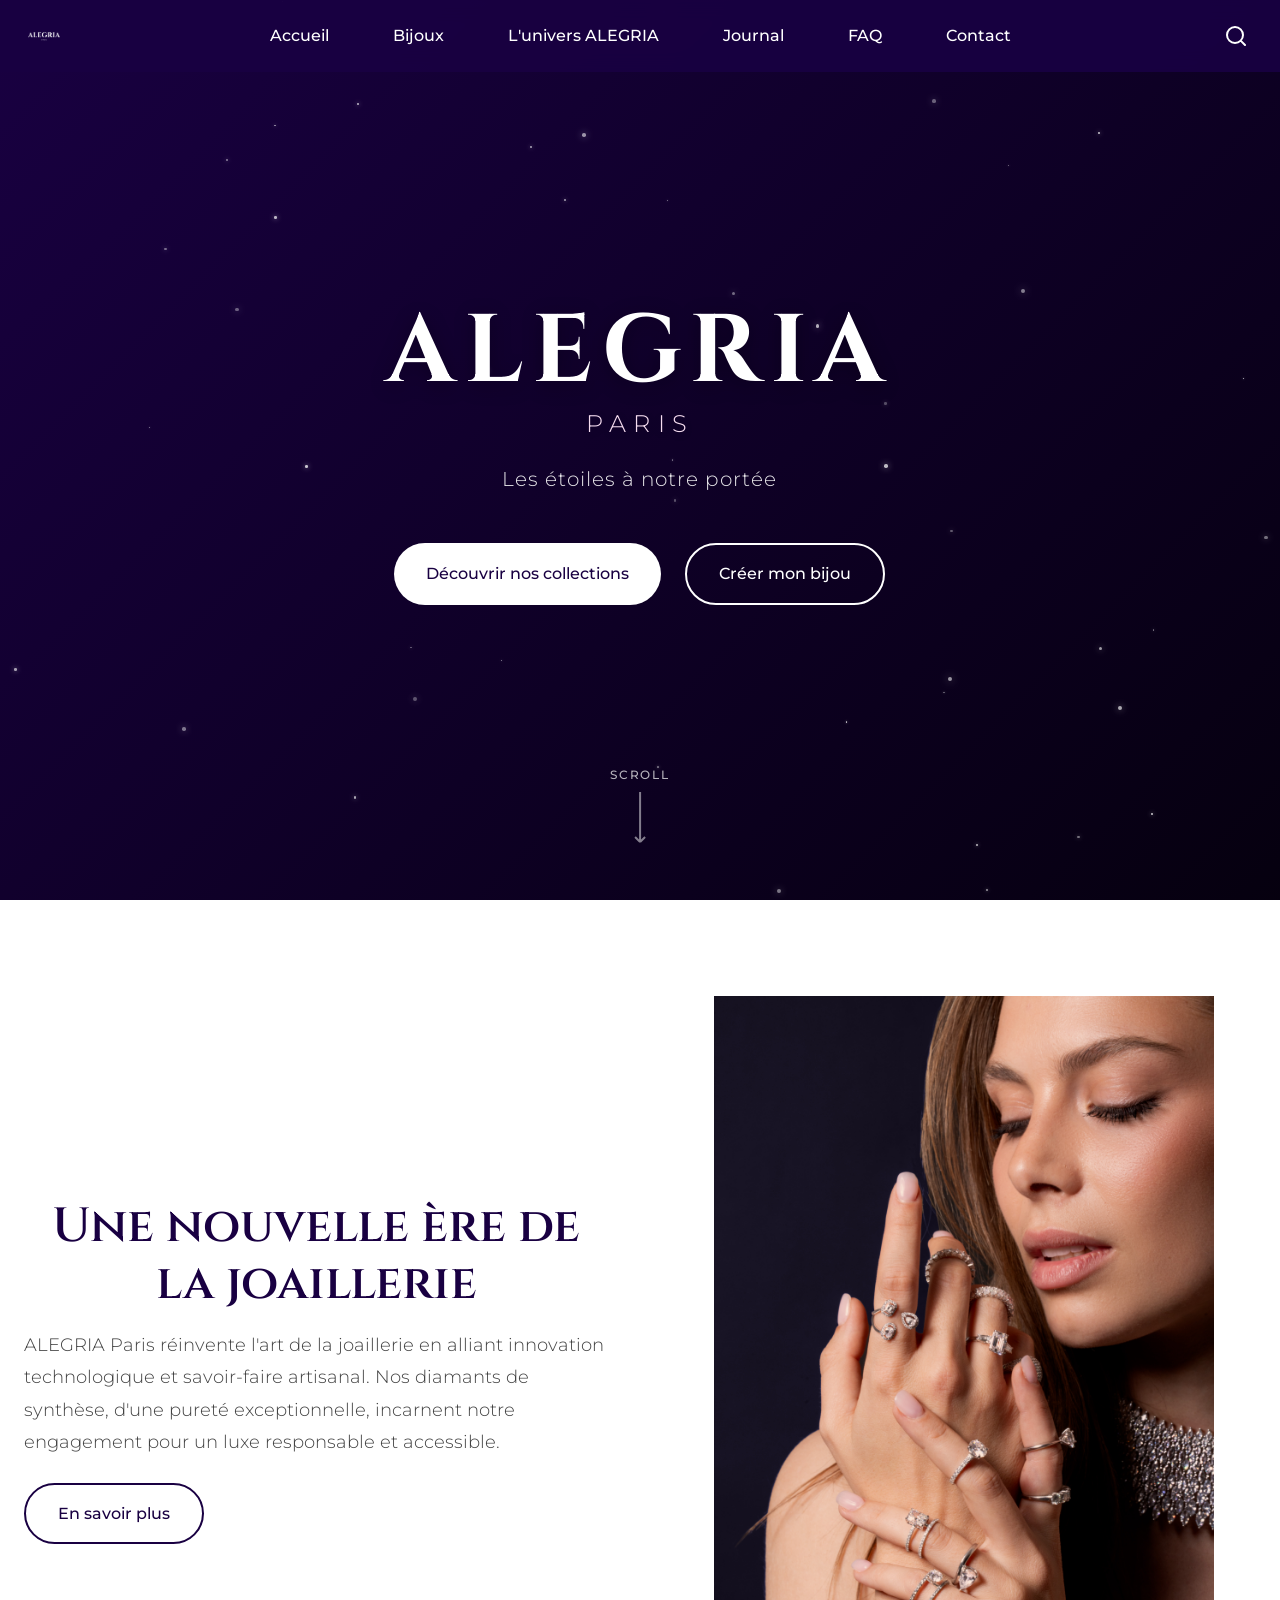
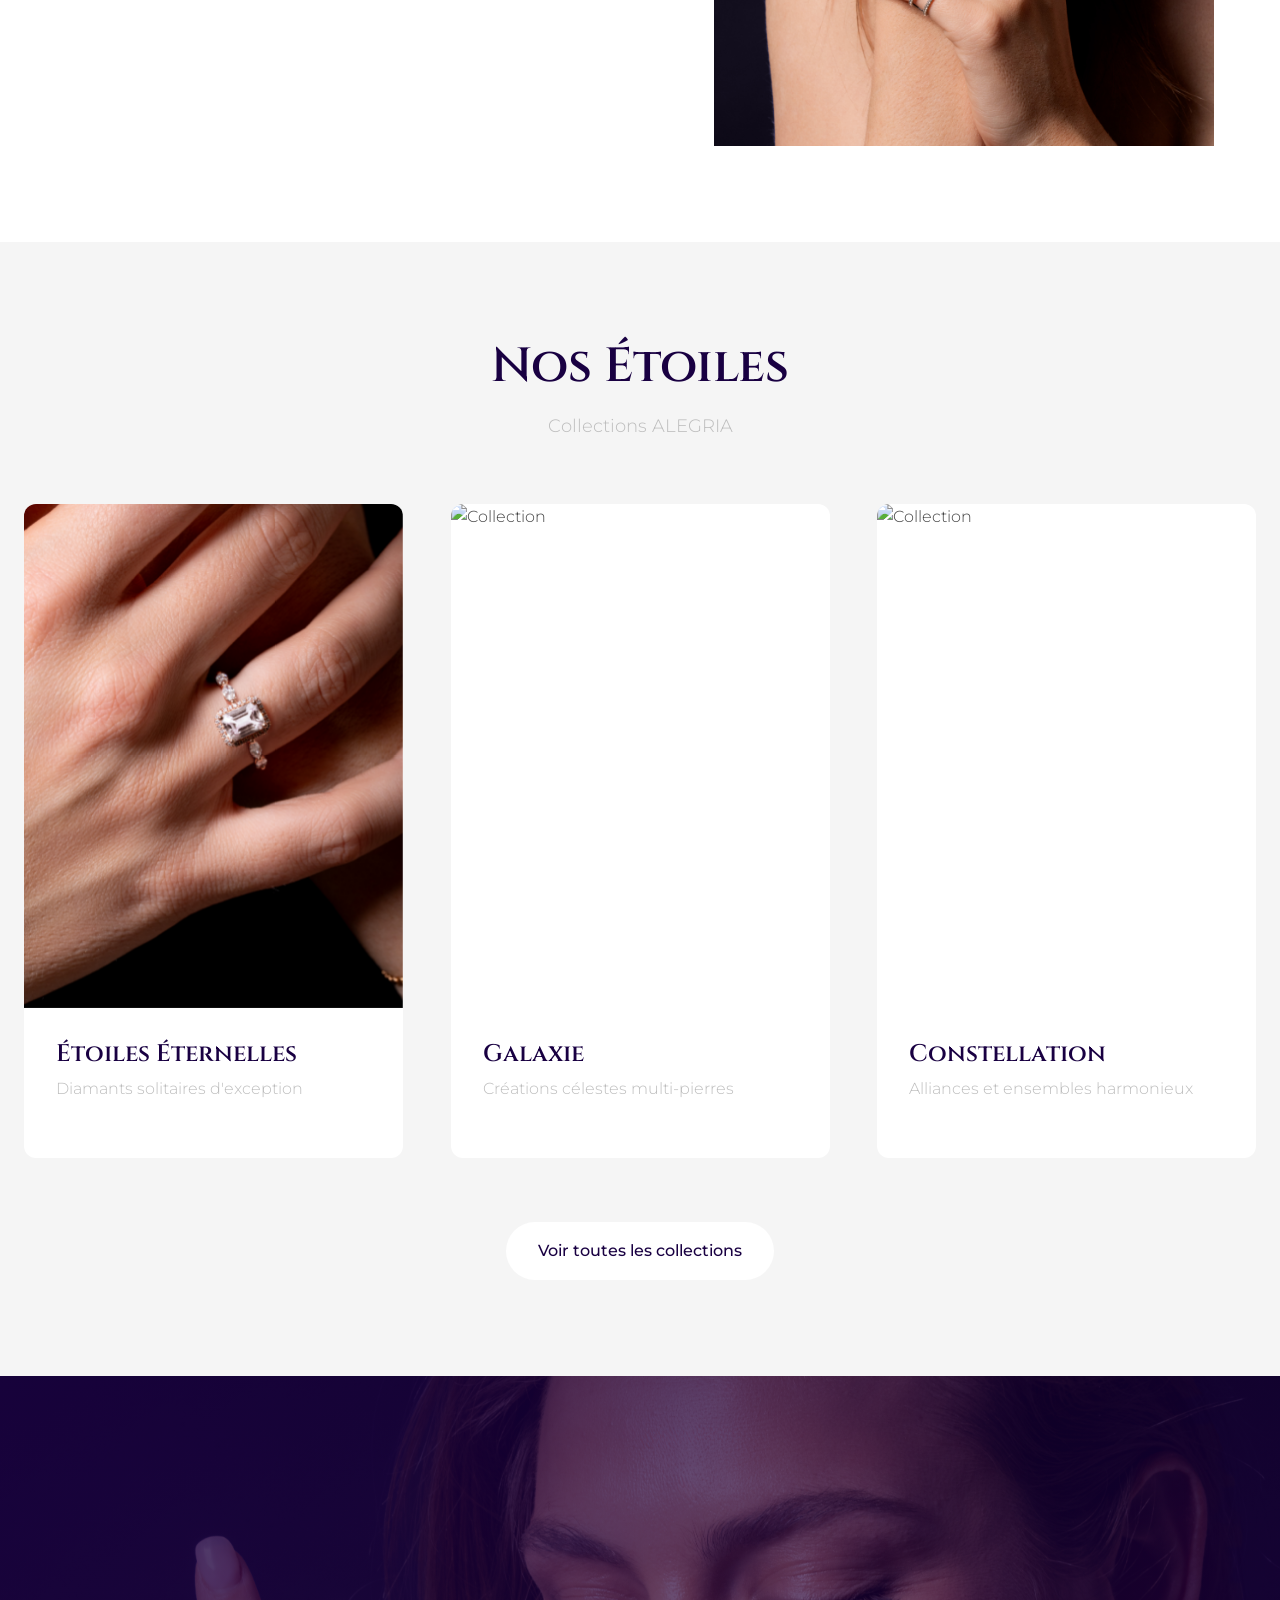
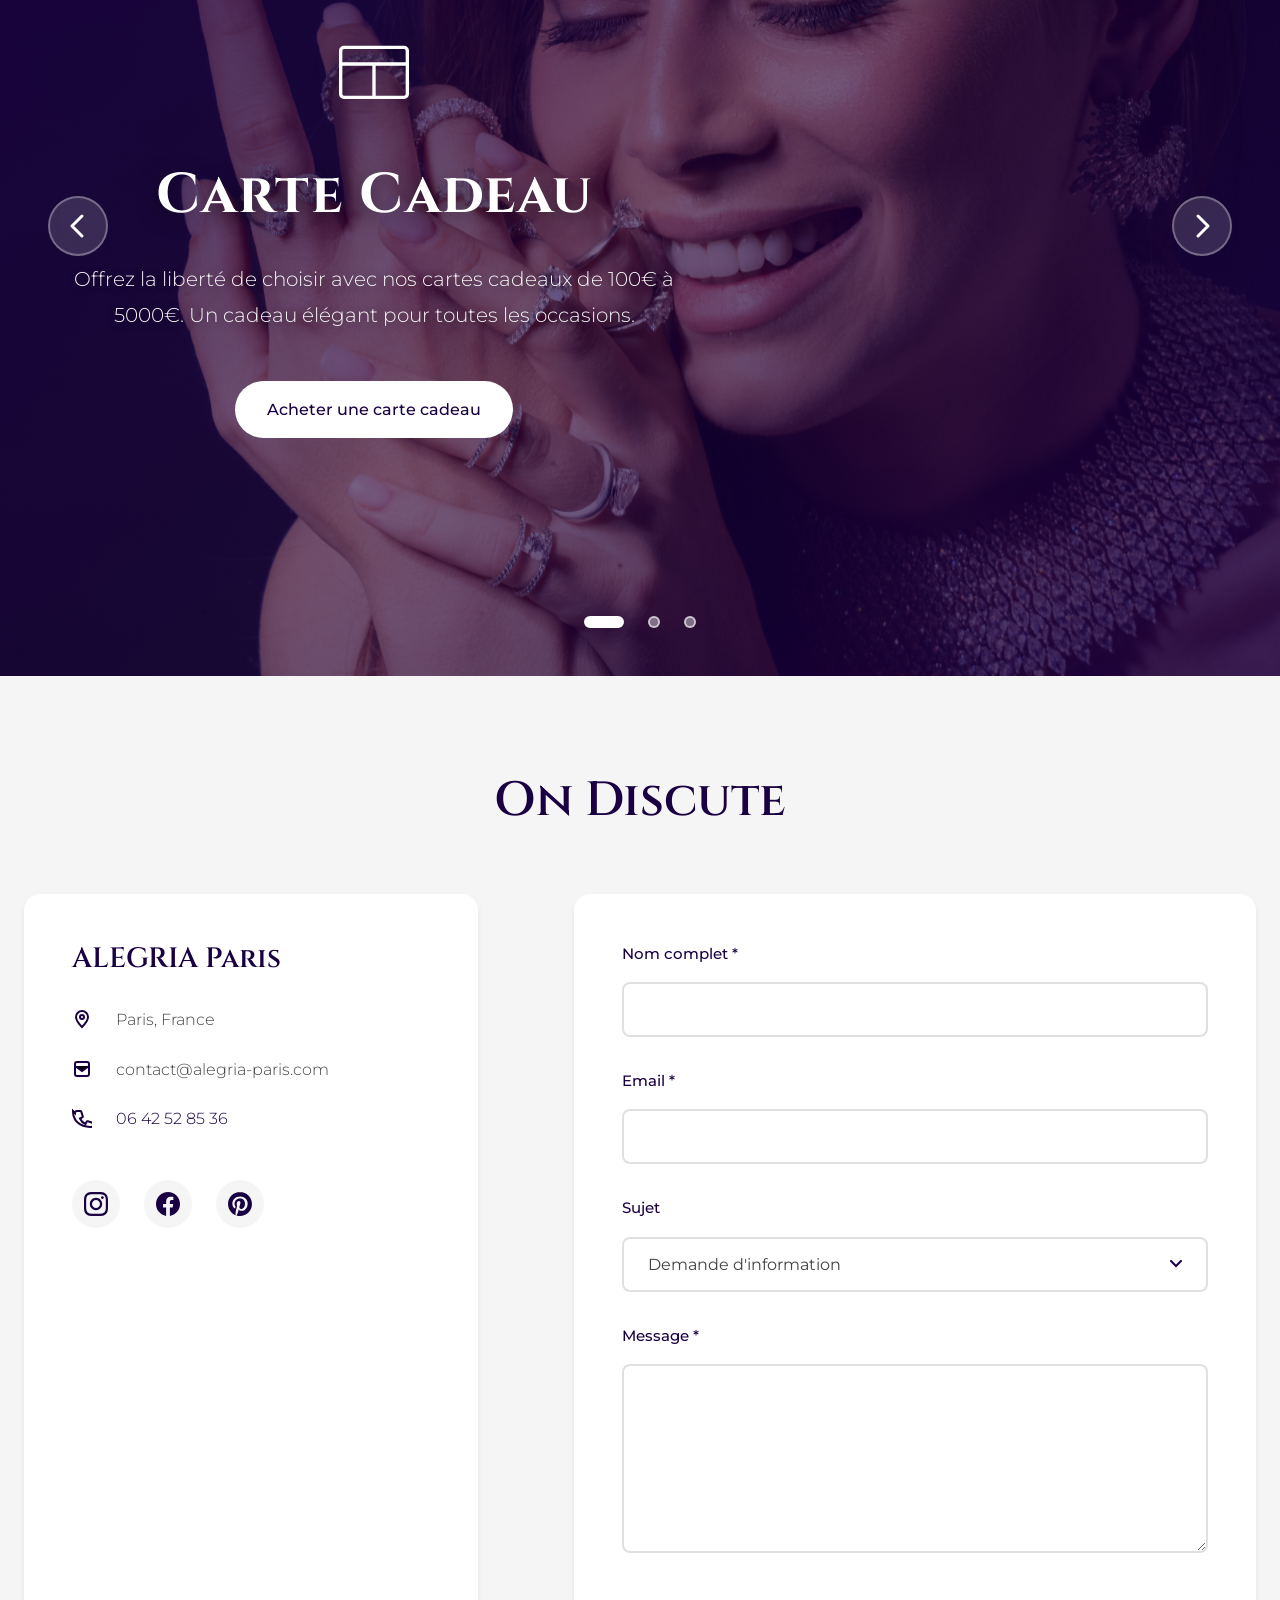
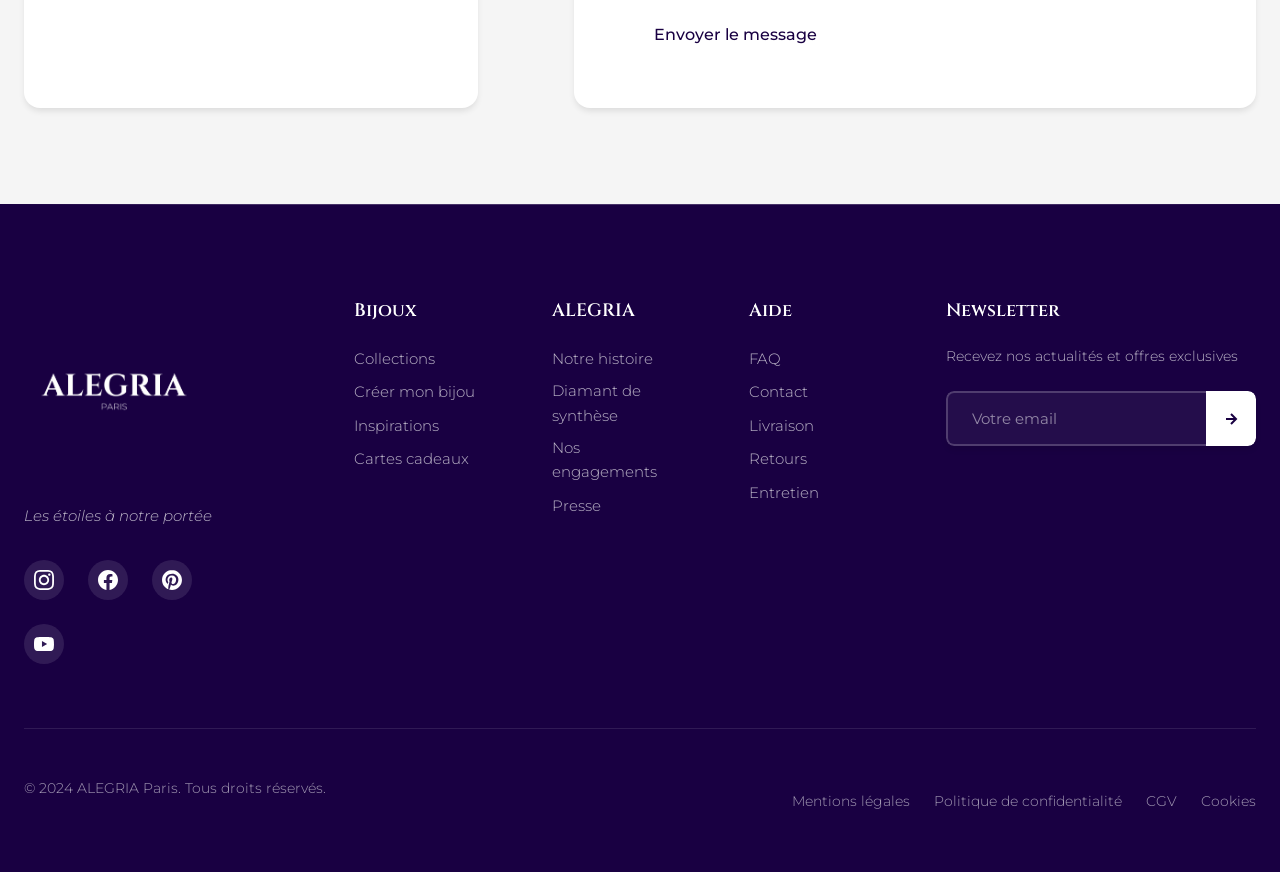
==== index.html @ c546cb98 "feat: création page d'accueil complète" ====
<!DOCTYPE html>
<html lang="fr">
<head>
    <meta charset="UTF-8">
    <meta name="viewport" content="width=device-width, initial-scale=1.0">
    <title>ALEGRIA Paris - Joaillerie de Luxe & Diamants de Synthèse</title>
    <meta name="description" content="Découvrez l'univers ALEGRIA Paris, créateur de bijoux en diamants de synthèse. Collections exclusives, créations sur-mesure et engagement éthique.">
    <link rel="stylesheet" href="style.css">
    <link rel="preconnect" href="https://fonts.googleapis.com">
    <link rel="preconnect" href="https://fonts.gstatic.com" crossorigin>
    <link href="https://fonts.googleapis.com/css2?family=Cinzel:wght@400;500;600;700&family=Montserrat:wght@300;400;500;600&display=swap" rel="stylesheet">
</head>
<body>
    <!-- Navigation Header -->
    <header class="header">
        <nav class="navbar">
            <div class="navbar__logo">
                <a href="index.html">
                    <img src="image/LOGO/Logo blanc sur fond transparent.png" alt="ALEGRIA Paris" class="logo">
                </a>
            </div>
            
            <button class="navbar__toggle" aria-label="Menu mobile">
                <span></span>
                <span></span>
                <span></span>
            </button>

            <ul class="navbar__menu">
                <li><a href="#accueil">Accueil</a></li>
                <li class="dropdown">
                    <a href="#bijoux">Bijoux</a>
                    <ul class="dropdown__menu">
                        <li><a href="#collections">Collections ALEGRIA</a></li>
                        <li><a href="#createur">Créé ton bijou</a></li>
                        <li><a href="#inspirations">Vos créations</a></li>
                        <li><a href="#offrir">Offrir</a></li>
                    </ul>
                </li>
                <li class="dropdown">
                    <a href="#univers">L'univers ALEGRIA</a>
                    <ul class="dropdown__menu">
                        <li><a href="#histoire">Notre histoire</a></li>
                        <li><a href="#diamant">Le diamant de synthèse</a></li>
                        <li><a href="#engagements">Nos engagements</a></li>
                        <li><a href="#presse">Presse</a></li>
                    </ul>
                </li>
                <li><a href="#journal">Journal</a></li>
                <li><a href="#faq">FAQ</a></li>
                <li><a href="#contact">Contact</a></li>
            </ul>

            <div class="navbar__actions">
                <a href="#" class="btn-icon" aria-label="Recherche">
                    <svg width="20" height="20" viewBox="0 0 20 20" fill="none">
                        <path d="M9 17A8 8 0 1 0 9 1a8 8 0 0 0 0 16zM19 19l-4.35-4.35" stroke="currentColor" stroke-width="2" stroke-linecap="round"/>
                    </svg>
                </a>
            </div>
        </nav>
    </header>

    <!-- Hero Section -->
    <section class="hero" id="accueil">
        <div class="hero__stars"></div>
        <div class="hero__content">
            <h1 class="hero__title">
                <span class="hero__title-main">ALEGRIA</span>
                <span class="hero__title-sub">PARIS</span>
            </h1>
            <p class="hero__tagline">Les étoiles à notre portée</p>
            <div class="hero__cta">
                <a href="#collections" class="btn btn--primary">Découvrir nos collections</a>
                <a href="#createur" class="btn btn--secondary">Créer mon bijou</a>
            </div>
        </div>
        <div class="hero__scroll">
            <span>Scroll</span>
            <svg width="20" height="60" viewBox="0 0 20 60">
                <path d="M10 0v50M10 50l-5-5M10 50l5-5" stroke="currentColor" stroke-width="2"/>
            </svg>
        </div>
    </section>

    <!-- Introduction Section -->
    <section class="intro">
        <div class="container">
            <div class="intro__content">
                <div class="intro__text">
                    <h2 class="section-title">Une nouvelle ère de la joaillerie</h2>
                    <p class="intro__description">
                        ALEGRIA Paris réinvente l'art de la joaillerie en alliant innovation technologique et savoir-faire artisanal. 
                        Nos diamants de synthèse, d'une pureté exceptionnelle, incarnent notre engagement pour un luxe responsable et accessible.
                    </p>
                    <a href="#diamant" class="btn btn--outline">En savoir plus</a>
                </div>
                <div class="intro__visual">
                    <div class="diamond-showcase">
                        <img src="image/agencedaisy_alegria-photos_2025-06-06_1324/ALEGRIA-32.jpg" alt="Diamant ALEGRIA" class="diamond-showcase__image">
                    </div>
                </div>
            </div>
        </div>
    </section>

    <!-- Collections Section -->
    <section class="collections" id="collections">
        <div class="container">
            <h2 class="section-title">Nos Étoiles</h2>
            <p class="section-subtitle">Collections ALEGRIA</p>
            
            <div class="collections__grid">
                <!-- Collection 1 -->
                <article class="collection-card">
                    <div class="collection-card__image">
                        <img src="image/wetransfer_retouche-photo_2025-08-04_0915/image00005.jpeg" alt="Collection" loading="lazy">
                        <div class="collection-card__overlay">
                            <a href="#" class="btn btn--light">Découvrir</a>
                        </div>
                    </div>
                    <div class="collection-card__content">
                        <h3 class="collection-card__title">Étoiles Éternelles</h3>
                        <p class="collection-card__description">Diamants solitaires d'exception</p>
                    </div>
                </article>

                <!-- Collection 2 -->
                <article class="collection-card">
                    <div class="collection-card__image">
                        <img src="image/wetransfer_retouche-photo_2025-08-04_0915/image00003.jpeg" alt="Collection" loading="lazy">
                        <div class="collection-card__overlay">
                            <a href="#" class="btn btn--light">Découvrir</a>
                        </div>
                    </div>
                    <div class="collection-card__content">
                        <h3 class="collection-card__title">Galaxie</h3>
                        <p class="collection-card__description">Créations célestes multi-pierres</p>
                    </div>
                </article>

                <!-- Collection 3 -->
                <article class="collection-card">
                    <div class="collection-card__image">
                        <img src="image/wetransfer_retouche-photo_2025-08-04_0915/image00001.jpeg" alt="Collection" loading="lazy">
                        <div class="collection-card__overlay">
                            <a href="#" class="btn btn--light">Découvrir</a>
                        </div>
                    </div>
                    <div class="collection-card__content">
                        <h3 class="collection-card__title">Constellation</h3>
                        <p class="collection-card__description">Alliances et ensembles harmonieux</p>
                    </div>
                </article>
            </div>

            <div class="collections__cta">
                <a href="https://shop.sumup.com/alegria" target="_blank" class="btn btn--primary">
                    Voir toutes les collections
                </a>
            </div>
        </div>
    </section>

<!-- Offrir Section - Full Width Carousel -->
<section class="gifting" id="offrir">
    <div class="gifting__carousel">
        <!-- Slide 1 - Carte Cadeau -->
        <div class="gifting__slide active" style="background-image: url('image/agencedaisy_alegria-photos_2025-06-06_1324/ALEGRIA-33.jpg');">
            <div class="gifting__overlay"></div>
            <div class="container">
                <div class="gifting__content">
                    <div class="gifting__icon">
                        <svg width="80" height="80" viewBox="0 0 60 60">
                            <rect x="10" y="20" width="40" height="30" rx="2" stroke="currentColor" stroke-width="2" fill="none"/>
                            <path d="M10 30h40M30 30v20" stroke="currentColor" stroke-width="2"/>
                        </svg>
                    </div>
                    <h2 class="gifting__title">Carte Cadeau</h2>
                    <p class="gifting__description">
                        Offrez la liberté de choisir avec nos cartes cadeaux de 100€ à 5000€. 
                        Un cadeau élégant pour toutes les occasions.
                    </p>
                    <a href="#" class="btn btn--primary">Acheter une carte cadeau</a>
                </div>
            </div>
        </div>

        <!-- Slide 2 - Carte du Ciel -->
        <div class="gifting__slide" style="background-image: url('image/agencedaisy_alegria-photos_2025-06-06_1324/ALEGRIA-35.jpg');">
            <div class="gifting__overlay"></div>
            <div class="container">
                <div class="gifting__content">
                    <div class="gifting__icon">
                        <svg width="80" height="80" viewBox="0 0 60 60">
                            <circle cx="30" cy="30" r="20" stroke="currentColor" stroke-width="2" fill="none"/>
                            <path d="M30 10v40M10 30h40" stroke="currentColor" stroke-width="1" opacity="0.3"/>
                        </svg>
                    </div>
                    <h2 class="gifting__title">Carte du Ciel Personnalisée</h2>
                    <p class="gifting__description">
                        Immortalisez un moment unique : naissance, rencontre, mariage... 
                        avec une carte du ciel étoilé personnalisée.
                    </p>
                    <a href="#" class="btn btn--primary">Créer ma carte</a>
                </div>
            </div>
        </div>

        <!-- Slide 3 - Baptême d'Étoile -->
        <div class="gifting__slide" style="background-image: url('image/wetransfer_retouche-photo_2025-08-04_0915/image00006.jpeg');">
            <div class="gifting__overlay"></div>
            <div class="container">
                <div class="gifting__content">
                    <div class="gifting__icon">
                        <svg width="80" height="80" viewBox="0 0 60 60">
                            <path d="M30 10l6 12 12 2-9 8 2 12-11-6-11 6 2-12-9-8 12-2z" stroke="currentColor" stroke-width="2" fill="none"/>
                        </svg>
                    </div>
                    <h2 class="gifting__title">Baptême d'Étoile</h2>
                    <p class="gifting__description">
                        Offrez une étoile avec certificat officiel et coordonnées célestes. 
                        Un cadeau éternel gravé dans le ciel.
                    </p>
                    <a href="#" class="btn btn--primary">Baptiser une étoile</a>
                </div>
            </div>
        </div>
    </div>

    <!-- Navigation Arrows -->
    <button class="gifting__arrow gifting__arrow--prev" aria-label="Slide précédente">
        <svg width="32" height="32" viewBox="0 0 32 32" fill="none">
            <path d="M20 26L10 16L20 6" stroke="currentColor" stroke-width="3" stroke-linecap="round" stroke-linejoin="round"/>
        </svg>
    </button>
    <button class="gifting__arrow gifting__arrow--next" aria-label="Slide suivante">
        <svg width="32" height="32" viewBox="0 0 32 32" fill="none">
            <path d="M12 6L22 16L12 26" stroke="currentColor" stroke-width="3" stroke-linecap="round" stroke-linejoin="round"/>
        </svg>
    </button>

    <!-- Indicators -->
    <div class="gifting__indicators">
        <button class="gifting__dot active" data-slide="0" aria-label="Aller à la slide 1"></button>
        <button class="gifting__dot" data-slide="1" aria-label="Aller à la slide 2"></button>
        <button class="gifting__dot" data-slide="2" aria-label="Aller à la slide 3"></button>
    </div>
</section>

    <!-- Contact Section -->
    <section class="contact" id="contact">
        <div class="container">
            <h2 class="section-title">On Discute</h2>
            <div class="contact__wrapper">
                <div class="contact__info">
                    <h3>ALEGRIA Paris</h3>
                    <div class="contact__details">
                        <p>
                            <svg width="20" height="20" viewBox="0 0 20 20">
                                <path d="M10 2a6 6 0 016 6c0 4-6 10-6 10S4 12 4 8a6 6 0 016-6z" stroke="currentColor" stroke-width="2" fill="none"/>
                                <circle cx="10" cy="8" r="2" stroke="currentColor" stroke-width="2" fill="none"/>
                            </svg>
                            Paris, France
                        </p>
                        <p>
                            <svg width="20" height="20" viewBox="0 0 20 20">
                                <path d="M3 5a2 2 0 012-2h10a2 2 0 012 2v10a2 2 0 01-2 2H5a2 2 0 01-2-2V5z" stroke="currentColor" stroke-width="2" fill="none"/>
                                <path d="M3 7l7 5 7-5" stroke="currentColor" stroke-width="2"/>
                            </svg>
                            contact@alegria-paris.com
                        </p>
                        <p>
                            <svg width="20" height="20" viewBox="0 0 20 20">
                                <path d="M3 5a2 2 0 012-2h3.28a1 1 0 01.948.684l1.498 4.493a1 1 0 01-.502 1.21l-2.257 1.13a11.042 11.042 0 005.516 5.516l1.13-2.257a1 1 0 011.21-.502l4.493 1.498a1 1 0 01.684.949V17a2 2 0 01-2 2h-1C7.716 19 1 12.284 1 4V3z" stroke="currentColor" stroke-width="2" fill="none"/>
                            </svg>
                            <a href="tel:+33642528536">06 42 52 85 36</a>
                        </p>
                    </div>
                    <div class="contact__social">
                        <a href="#" aria-label="Instagram"><svg width="24" height="24"><use href="#icon-instagram"/></svg></a>
                        <a href="#" aria-label="Facebook"><svg width="24" height="24"><use href="#icon-facebook"/></svg></a>
                        <a href="#" aria-label="Pinterest"><svg width="24" height="24"><use href="#icon-pinterest"/></svg></a>
                    </div>
                </div>

                <form class="contact__form">
                    <div class="form-group">
                        <label class="form-label">Nom complet *</label>
                        <input type="text" class="form-input" required>
                    </div>
                    <div class="form-group">
                        <label class="form-label">Email *</label>
                        <input type="email" class="form-input" required>
                    </div>
                    <div class="form-group">
                        <label class="form-label">Sujet</label>
                        <select class="form-select">
                            <option>Demande d'information</option>
                            <option>Devis personnalisé</option>
                            <option>Service client</option>
                            <option>Partenariat</option>
                            <option>Presse</option>
                        </select>
                    </div>
                    <div class="form-group">
                        <label class="form-label">Message *</label>
                        <textarea class="form-textarea" rows="6" required></textarea>
                    </div>
                    <button type="submit" class="btn btn--primary">Envoyer le message</button>
                </form>
            </div>
        </div>
    </section>

    <!-- Footer -->
    <footer class="footer">
        <div class="container">
            <div class="footer__content">
                <div class="footer__column">
                    <img src="image/LOGO/Logo blanc sur fond transparent.png" alt="ALEGRIA Paris" class="footer__logo">
                    <p class="footer__tagline">Les étoiles à notre portée</p>
                    <div class="footer__social">
                        <a href="#" aria-label="Instagram"><svg width="24" height="24"><use href="#icon-instagram"/></svg></a>
                        <a href="#" aria-label="Facebook"><svg width="24" height="24"><use href="#icon-facebook"/></svg></a>
                        <a href="#" aria-label="Pinterest"><svg width="24" height="24"><use href="#icon-pinterest"/></svg></a>
                        <a href="#" aria-label="YouTube"><svg width="24" height="24"><use href="#icon-youtube"/></svg></a>
                    </div>
                </div>

                <div class="footer__column">
                    <h4 class="footer__title">Bijoux</h4>
                    <ul class="footer__links">
                        <li><a href="#collections">Collections</a></li>
                        <li><a href="#createur">Créer mon bijou</a></li>
                        <li><a href="#inspirations">Inspirations</a></li>
                        <li><a href="#offrir">Cartes cadeaux</a></li>
                    </ul>
                </div>

                <div class="footer__column">
                    <h4 class="footer__title">ALEGRIA</h4>
                    <ul class="footer__links">
                        <li><a href="#histoire">Notre histoire</a></li>
                        <li><a href="#diamant">Diamant de synthèse</a></li>
                        <li><a href="#engagements">Nos engagements</a></li>
                        <li><a href="#presse">Presse</a></li>
                    </ul>
                </div>

                <div class="footer__column">
                    <h4 class="footer__title">Aide</h4>
                    <ul class="footer__links">
                        <li><a href="#faq">FAQ</a></li>
                        <li><a href="#contact">Contact</a></li>
                        <li><a href="#">Livraison</a></li>
                        <li><a href="#">Retours</a></li>
                        <li><a href="#">Entretien</a></li>
                    </ul>
                </div>

                <div class="footer__column">
                    <h4 class="footer__title">Newsletter</h4>
                    <p class="footer__newsletter-text">Recevez nos actualités et offres exclusives</p>
                    <form class="footer__newsletter">
                        <input type="email" class="footer__newsletter-input" placeholder="Votre email" required>
                        <button type="submit" class="footer__newsletter-btn" aria-label="S'inscrire">
                            <svg width="20" height="20" viewBox="0 0 20 20">
                                <path d="M5 10h10M10 5l5 5-5 5" stroke="currentColor" stroke-width="2" fill="none"/>
                            </svg>
                        </button>
                    </form>
                </div>
            </div>

            <div class="footer__bottom">
                <p class="footer__copyright">&copy; 2024 ALEGRIA Paris. Tous droits réservés.</p>
                <ul class="footer__legal">
                    <li><a href="#">Mentions légales</a></li>
                    <li><a href="#">Politique de confidentialité</a></li>
                    <li><a href="#">CGV</a></li>
                    <li><a href="#">Cookies</a></li>
                </ul>
            </div>
        </div>
    </footer>

    <!-- SVG Sprites -->
    <svg style="display: none;">
        <symbol id="icon-instagram" viewBox="0 0 24 24">
            <path fill="currentColor" d="M12 2.163c3.204 0 3.584.012 4.85.07 3.252.148 4.771 1.691 4.919 4.919.058 1.265.069 1.645.069 4.849 0 3.205-.012 3.584-.069 4.849-.149 3.225-1.664 4.771-4.919 4.919-1.266.058-1.644.07-4.85.07-3.204 0-3.584-.012-4.849-.07-3.26-.149-4.771-1.699-4.919-4.92-.058-1.265-.07-1.644-.07-4.849 0-3.204.013-3.583.07-4.849.149-3.227 1.664-4.771 4.919-4.919 1.266-.057 1.645-.069 4.849-.069zm0-2.163c-3.259 0-3.667.014-4.947.072-4.358.2-6.78 2.618-6.98 6.98-.059 1.281-.073 1.689-.073 4.948 0 3.259.014 3.668.072 4.948.2 4.358 2.618 6.78 6.98 6.98 1.281.058 1.689.072 4.948.072 3.259 0 3.668-.014 4.948-.072 4.354-.2 6.782-2.618 6.979-6.98.059-1.28.073-1.689.073-4.948 0-3.259-.014-3.667-.072-4.947-.196-4.354-2.617-6.78-6.979-6.98-1.281-.059-1.69-.073-4.949-.073zm0 5.838c-3.403 0-6.162 2.759-6.162 6.162s2.759 6.163 6.162 6.163 6.162-2.759 6.162-6.163c0-3.403-2.759-6.162-6.162-6.162zm0 10.162c-2.209 0-4-1.79-4-4 0-2.209 1.791-4 4-4s4 1.791 4 4c0 2.21-1.791 4-4 4zm6.406-11.845c-.796 0-1.441.645-1.441 1.44s.645 1.44 1.441 1.44c.795 0 1.439-.645 1.439-1.44s-.644-1.44-1.439-1.44z"/>
        </symbol>
        <symbol id="icon-facebook" viewBox="0 0 24 24">
            <path fill="currentColor" d="M24 12.073c0-6.627-5.373-12-12-12s-12 5.373-12 12c0 5.99 4.388 10.954 10.125 11.854v-8.385H7.078v-3.47h3.047V9.43c0-3.007 1.792-4.669 4.533-4.669 1.312 0 2.686.235 2.686.235v2.953H15.83c-1.491 0-1.956.925-1.956 1.874v2.25h3.328l-.532 3.47h-2.796v8.385C19.612 23.027 24 18.062 24 12.073z"/>
        </symbol>
        <symbol id="icon-pinterest" viewBox="0 0 24 24">
            <path fill="currentColor" d="M12.017 0C5.396 0 .029 5.367.029 11.987c0 5.079 3.158 9.417 7.618 11.162-.105-.949-.199-2.403.041-3.439.219-.937 1.406-5.957 1.406-5.957s-.359-.72-.359-1.781c0-1.663.967-2.911 2.168-2.911 1.024 0 1.518.769 1.518 1.688 0 1.029-.653 2.567-.992 3.992-.285 1.193.6 2.165 1.775 2.165 2.128 0 3.768-2.245 3.768-5.487 0-2.861-2.063-4.869-5.008-4.869-3.41 0-5.409 2.562-5.409 5.199 0 1.033.394 2.143.889 2.741.099.12.112.225.085.345-.09.375-.293 1.199-.334 1.363-.053.225-.172.271-.401.165-1.495-.69-2.433-2.878-2.433-4.646 0-3.776 2.748-7.252 7.92-7.252 4.158 0 7.392 2.967 7.392 6.923 0 4.135-2.607 7.462-6.233 7.462-1.214 0-2.354-.629-2.758-1.379l-.749 2.848c-.269 1.045-1.004 2.352-1.498 3.146 1.123.345 2.306.535 3.55.535 6.607 0 11.985-5.365 11.985-11.987C23.97 5.39 18.592.026 11.985.026L12.017 0z"/>
        </symbol>
        <symbol id="icon-youtube" viewBox="0 0 24 24">
            <path fill="currentColor" d="M23.498 6.186a3.016 3.016 0 0 0-2.122-2.136C19.505 3.545 12 3.545 12 3.545s-7.505 0-9.377.505A3.017 3.017 0 0 0 .502 6.186C0 8.07 0 12 0 12s0 3.93.502 5.814a3.016 3.016 0 0 0 2.122 2.136c1.871.505 9.376.505 9.376.505s7.505 0 9.377-.505a3.015 3.015 0 0 0 2.122-2.136C24 15.93 24 12 24 12s0-3.93-.502-5.814zM9.545 15.568V8.432L15.818 12l-6.273 3.568z"/>
        </symbol>
    </svg>

    <script src="script.js"></script>
</body>
</html>
---- style.css ----
@charset "UTF-8";
@keyframes stars-move {
  from {
    transform: translate(0, 0);
  }
  to {
    transform: translate(-50%, -50%);
  }
}
*,
*::before,
*::after {
  box-sizing: border-box;
  margin: 0;
  padding: 0;
}

html {
  font-size: 16px;
  scroll-behavior: smooth;
  -webkit-font-smoothing: antialiased;
  -moz-osx-font-smoothing: grayscale;
}

body {
  font-family: "Montserrat", sans-serif;
  font-weight: 300;
  line-height: 1.6;
  color: #424242;
  background-color: #FFFFFF;
  overflow-x: hidden;
}

h1, h2, h3, h4, h5, h6 {
  font-family: "Cinzel", serif;
  font-weight: 600;
  line-height: 1.2;
  color: #190042;
  margin-bottom: 1.5rem;
}

h1 {
  font-size: clamp(2.5rem, 5vw, 4rem);
}

h2 {
  font-size: clamp(2rem, 4vw, 3rem);
}

h3 {
  font-size: clamp(1.5rem, 3vw, 2rem);
}

h4 {
  font-size: 1.5rem;
}

h5 {
  font-size: 1.25rem;
}

h6 {
  font-size: 1rem;
}

p {
  margin-bottom: 1.5rem;
}

a {
  color: #190042;
  text-decoration: none;
  transition: color 0.3s ease;
}
a:hover {
  color: rgb(53.9772727273, 0, 142.5);
}

img {
  max-width: 100%;
  height: auto;
  display: block;
}

button {
  cursor: pointer;
  border: none;
  background: none;
  font-family: inherit;
}

ul, ol {
  list-style: none;
}

.container {
  width: 100%;
  max-width: 1320px;
  margin-left: auto;
  margin-right: auto;
  padding-left: 1.5rem;
  padding-right: 1.5rem;
}

.header {
  position: fixed;
  top: 0;
  left: 0;
  width: 100%;
  z-index: 1030;
  background-color: rgba(25, 0, 66, 0.95);
  -webkit-backdrop-filter: blur(10px);
          backdrop-filter: blur(10px);
  transition: all 0.3s ease;
}
.header.header--scrolled {
  box-shadow: 0 4px 6px -1px rgba(0, 0, 0, 0.1);
}

.navbar {
  width: 100%;
  max-width: 1320px;
  margin-left: auto;
  margin-right: auto;
  padding-left: 1.5rem;
  padding-right: 1.5rem;
  display: flex;
  align-items: center;
  justify-content: space-between;
  padding-top: 1rem;
  padding-bottom: 1rem;
}
.navbar__logo .logo {
  height: 40px;
  width: auto;
}
.navbar__toggle {
  display: none;
  flex-direction: column;
  gap: 4px;
}
.navbar__toggle span {
  width: 24px;
  height: 2px;
  background-color: #FFFFFF;
  transition: all 0.3s ease;
}
@media (max-width: 992px) {
  .navbar__toggle {
    display: flex;
  }
}
.navbar__menu {
  display: flex;
  align-items: center;
  gap: 2rem;
}
@media (max-width: 992px) {
  .navbar__menu {
    position: fixed;
    top: 60px;
    left: 0;
    width: 100%;
    height: calc(100vh - 60px);
    flex-direction: column;
    background-color: #190042;
    padding: 3rem;
    transform: translateX(-100%);
    transition: transform 0.3s ease;
  }
  .navbar__menu.is-open {
    transform: translateX(0);
  }
}
.navbar__menu > li {
  position: relative;
}
.navbar__menu > li > a {
  color: #FFFFFF;
  font-weight: 500;
  padding: 0.5rem 1rem;
  transition: all 0.3s ease;
}
.navbar__menu > li > a:hover {
  color: #F6DDF0;
}
.navbar__actions {
  display: flex;
  align-items: center;
  gap: 1.5rem;
}

.dropdown:hover .dropdown__menu {
  opacity: 1;
  visibility: visible;
  transform: translateY(0);
}
.dropdown__menu {
  position: absolute;
  top: 100%;
  left: 0;
  min-width: 200px;
  background-color: #FFFFFF;
  border-radius: 8px;
  box-shadow: 0 10px 15px -3px rgba(0, 0, 0, 0.1);
  padding: 1rem;
  opacity: 0;
  visibility: hidden;
  transform: translateY(-10px);
  transition: all 0.3s ease;
}
.dropdown__menu li a {
  display: block;
  padding: 0.5rem 1.5rem;
  color: #190042;
  border-radius: 4px;
  transition: all 0.2s ease;
}
.dropdown__menu li a:hover {
  background-color: #F5F5F5;
}
@media (max-width: 992px) {
  .dropdown__menu {
    position: static;
    opacity: 1;
    visibility: visible;
    transform: none;
    box-shadow: none;
    padding-left: 1.5rem;
  }
}

.btn-icon {
  display: flex;
  align-items: center;
  justify-content: center;
  width: 40px;
  height: 40px;
  color: #FFFFFF;
  border-radius: 9999px;
  transition: all 0.3s ease;
}
.btn-icon:hover {
  background-color: rgba(255, 255, 255, 0.1);
}

.hero {
  position: relative;
  min-height: 100vh;
  display: flex;
  align-items: center;
  justify-content: center;
  background: linear-gradient(135deg, #190042 0%, rgb(5.6818181818, 0, 15) 100%);
  position: relative;
  overflow: hidden;
}
.hero::before {
  content: "";
  position: absolute;
  top: 0;
  left: 0;
  width: 200%;
  height: 200%;
  background-image: radial-gradient(2px 2px at 20% 30%, white, transparent), radial-gradient(2px 2px at 60% 70%, white, transparent), radial-gradient(1px 1px at 50% 50%, white, transparent), radial-gradient(1px 1px at 80% 10%, white, transparent);
  background-size: 200% 200%, 180% 180%, 150% 150%, 220% 220%;
  animation: stars-move 60s linear infinite;
  opacity: 0.5;
}
.hero__content {
  text-align: center;
  z-index: 2;
}
.hero__title {
  margin-bottom: 1.5rem;
}
.hero__title-main {
  display: block;
  font-size: clamp(3rem, 8vw, 6rem);
  font-weight: 700;
  color: #FFFFFF;
  letter-spacing: 0.1em;
  animation: fadeInUp 1s ease;
}
.hero__title-sub {
  display: block;
  font-size: clamp(1rem, 2vw, 1.5rem);
  font-family: "Montserrat", sans-serif;
  font-weight: 300;
  color: #F6DDF0;
  letter-spacing: 0.3em;
  animation: fadeInUp 1s ease 0.2s backwards;
}
.hero__tagline {
  font-size: clamp(1rem, 2vw, 1.25rem);
  color: rgba(255, 255, 255, 0.8);
  margin-bottom: 3rem;
  animation: fadeInUp 1s ease 0.4s backwards;
}
.hero__cta {
  display: flex;
  gap: 1.5rem;
  justify-content: center;
  flex-wrap: wrap;
  animation: fadeInUp 1s ease 0.6s backwards;
}
.hero__scroll {
  position: absolute;
  bottom: 3rem;
  left: 50%;
  transform: translateX(-50%);
  display: flex;
  align-items: center;
  justify-content: center;
  flex-direction: column;
  gap: 0.5rem;
  color: rgba(255, 255, 255, 0.6);
  font-size: 0.875rem;
  letter-spacing: 0.1em;
  text-transform: uppercase;
  animation: bounce 2s infinite;
}

@keyframes fadeInUp {
  from {
    opacity: 0;
    transform: translateY(30px);
  }
  to {
    opacity: 1;
    transform: translateY(0);
  }
}
@keyframes bounce {
  0%, 100% {
    transform: translateX(-50%) translateY(0);
  }
  50% {
    transform: translateX(-50%) translateY(-10px);
  }
}
.btn {
  display: inline-flex;
  align-items: center;
  justify-content: center;
  padding: 1rem 2rem;
  font-family: "Montserrat", sans-serif;
  font-weight: 500;
  font-size: 1rem;
  text-align: center;
  border-radius: 9999px;
  transition: all 0.3s ease;
  cursor: pointer;
  white-space: nowrap;
}
.btn--primary {
  background-color: #FFFFFF;
  color: #190042;
}
.btn--primary:hover {
  background-color: #F6DDF0;
  transform: translateY(-2px);
  box-shadow: 0 10px 15px -3px rgba(0, 0, 0, 0.1);
}
.btn--secondary {
  background-color: transparent;
  color: #FFFFFF;
  border: 2px solid #FFFFFF;
}
.btn--secondary:hover {
  background-color: #FFFFFF;
  color: #190042;
}
.btn--outline {
  background-color: transparent;
  color: #190042;
  border: 2px solid #190042;
}
.btn--outline:hover {
  background-color: #190042;
  color: #FFFFFF;
}
.btn--light {
  background-color: rgba(255, 255, 255, 0.9);
  color: #190042;
}
.btn--light:hover {
  background-color: #FFFFFF;
  transform: translateY(-2px);
}
.btn--small {
  padding: 0.5rem 1.5rem;
  font-size: 0.875rem;
}
.btn--large {
  padding: 1.5rem 3rem;
  font-size: 1.125rem;
}

.section-title {
  text-align: center;
  margin-bottom: 1rem;
}

.section-subtitle {
  text-align: center;
  font-size: 1.125rem;
  color: #BDBDBD;
  margin-bottom: 4rem;
}

.intro {
  padding: 6rem 0;
}
.intro__content {
  display: grid;
  grid-template-columns: 1fr;
  gap: 4rem;
  align-items: center;
}
@media (min-width: 992px) {
  .intro__content {
    grid-template-columns: 1fr 1fr;
  }
}
.intro__description {
  font-size: 1.125rem;
  line-height: 1.8;
}

.diamond-showcase {
  position: relative;
  display: flex;
  align-items: center;
  justify-content: center;
}
.diamond-showcase__image {
  width: 100%;
  max-width: 500px;
  animation: float 6s ease-in-out infinite;
}

@keyframes float {
  0%, 100% {
    transform: translateY(0);
  }
  50% {
    transform: translateY(-20px);
  }
}
.collections {
  padding: 6rem 0;
  background-color: #F5F5F5;
}
.collections__grid {
  display: grid;
  grid-template-columns: 1fr;
  gap: 3rem;
  margin-bottom: 4rem;
}
@media (min-width: 768px) {
  .collections__grid {
    grid-template-columns: repeat(2, 1fr);
  }
}
@media (min-width: 992px) {
  .collections__grid {
    grid-template-columns: repeat(3, 1fr);
  }
}
.collections__cta {
  text-align: center;
}

.collection-card {
  background-color: #FFFFFF;
  border-radius: 12px;
  overflow: hidden;
  transition: all 0.3s ease;
}
.collection-card:hover {
  transform: translateY(-10px);
  box-shadow: 0 20px 25px -5px rgba(0, 0, 0, 0.1);
}
.collection-card:hover .collection-card__overlay {
  opacity: 1;
}
.collection-card__image {
  position: relative;
  padding-top: 133%;
  overflow: hidden;
}
.collection-card__image img {
  position: absolute;
  top: 0;
  left: 0;
  width: 100%;
  height: 100%;
  -o-object-fit: cover;
     object-fit: cover;
  transition: transform 0.5s ease;
}
.collection-card__image:hover img {
  transform: scale(1.1);
}
.collection-card__overlay {
  position: absolute;
  top: 50%;
  left: 50%;
  transform: translate(-50%, -50%);
  width: 100%;
  height: 100%;
  display: flex;
  align-items: center;
  justify-content: center;
  background-color: rgba(25, 0, 66, 0.8);
  opacity: 0;
  transition: opacity 0.3s ease;
}
.collection-card__content {
  padding: 2rem;
}
.collection-card__title {
  font-size: 1.5rem;
  margin-bottom: 0.5rem;
}
.collection-card__description {
  color: #BDBDBD;
}

.configurator {
  padding: 6rem 0;
}
.configurator__wrapper {
  display: grid;
  grid-template-columns: 1fr;
  gap: 4rem;
}
@media (min-width: 992px) {
  .configurator__wrapper {
    grid-template-columns: 1fr 1fr;
  }
}
.configurator__preview {
  position: sticky;
  top: 100px;
  height: -moz-fit-content;
  height: fit-content;
}

.preview-box {
  background: linear-gradient(135deg, #F5F5F5 0%, #FFFFFF 100%);
  border-radius: 16px;
  padding: 4rem;
  display: flex;
  align-items: center;
  justify-content: center;
  min-height: 500px;
  box-shadow: 0 10px 15px -3px rgba(0, 0, 0, 0.1);
}

.preview-price {
  margin-top: 2rem;
  text-align: center;
  font-size: 1.5rem;
  font-weight: 600;
  color: #190042;
}
.preview-price span {
  font-size: 2rem;
}

.configurator__form {
  background-color: #FFFFFF;
  border-radius: 16px;
  padding: 3rem;
  box-shadow: 0 4px 6px -1px rgba(0, 0, 0, 0.1);
}

.form-group {
  margin-bottom: 2rem;
}

.form-label {
  display: block;
  margin-bottom: 1rem;
  font-weight: 500;
  color: #190042;
}

.form-input,
.form-select,
.form-textarea {
  width: 100%;
  padding: 1rem 1.5rem;
  font-family: "Montserrat", sans-serif;
  font-size: 1rem;
  border: 2px solid #E0E0E0;
  border-radius: 8px;
  transition: all 0.3s ease;
}
.form-input:focus,
.form-select:focus,
.form-textarea:focus {
  outline: none;
  border-color: #190042;
  box-shadow: 0 0 0 3px rgba(25, 0, 66, 0.1);
}

.form-options {
  display: grid;
  grid-template-columns: repeat(auto-fit, minmax(120px, 1fr));
  gap: 1.5rem;
}
.form-options--colors {
  grid-template-columns: repeat(3, 1fr);
}

.radio-card input {
  display: none;
}
.radio-card input:checked + .radio-card__content {
  border-color: #190042;
  background-color: rgba(25, 0, 66, 0.05);
}
.radio-card__content {
  display: flex;
  flex-direction: column;
  align-items: center;
  gap: 1rem;
  padding: 1.5rem;
  border: 2px solid #E0E0E0;
  border-radius: 8px;
  cursor: pointer;
  transition: all 0.3s ease;
}
.radio-card__content:hover {
  border-color: #190042;
}
.radio-card__content svg {
  color: #190042;
}

.color-option {
  display: flex;
  flex-direction: column;
  align-items: center;
  gap: 0.5rem;
  cursor: pointer;
}
.color-option input {
  display: none;
}
.color-option input:checked + .color-option__swatch {
  box-shadow: 0 0 0 3px #190042;
}
.color-option__swatch {
  width: 50px;
  height: 50px;
  border-radius: 9999px;
  border: 3px solid #FFFFFF;
  box-shadow: 0 4px 6px -1px rgba(0, 0, 0, 0.1);
  transition: all 0.3s ease;
}
.color-option__swatch:hover {
  transform: scale(1.1);
}
.color-option__label {
  font-size: 0.875rem;
  text-align: center;
}

.form-row {
  display: grid;
  grid-template-columns: 1fr;
  gap: 1.5rem;
}
@media (min-width: 768px) {
  .form-row {
    grid-template-columns: 1fr 1fr;
  }
}

.form-notice {
  margin-top: 1.5rem;
  font-size: 0.875rem;
  color: #BDBDBD;
  text-align: center;
}

.footer {
  background-color: #190042;
  color: #FFFFFF;
  padding: 6rem 0 3rem;
}
.footer__content {
  display: grid;
  grid-template-columns: 1fr;
  gap: 4rem;
  margin-bottom: 4rem;
}
@media (min-width: 768px) {
  .footer__content {
    grid-template-columns: repeat(2, 1fr);
  }
}
@media (min-width: 992px) {
  .footer__content {
    grid-template-columns: 2fr repeat(4, 1fr);
  }
}
.footer__logo {
  height: 40px;
  width: auto;
  margin-bottom: 1.5rem;
}
.footer__tagline {
  color: rgba(255, 255, 255, 0.7);
  margin-bottom: 1.5rem;
}
.footer__social {
  display: flex;
  gap: 1.5rem;
}
.footer__social a {
  display: flex;
  align-items: center;
  justify-content: center;
  width: 40px;
  height: 40px;
  color: #FFFFFF;
  border-radius: 9999px;
  background-color: rgba(255, 255, 255, 0.1);
  transition: all 0.3s ease;
}
.footer__social a:hover {
  background-color: #FFFFFF;
  color: #190042;
  transform: translateY(-3px);
}
.footer__title {
  font-family: "Cinzel", serif;
  font-size: 1.125rem;
  color: #FFFFFF;
  margin-bottom: 1.5rem;
}
.footer__links li {
  margin-bottom: 0.5rem;
}
.footer__links li a {
  color: rgba(255, 255, 255, 0.7);
  transition: color 0.3s ease;
}
.footer__links li a:hover {
  color: #FFFFFF;
}
.footer__newsletter {
  display: flex;
  margin-top: 1.5rem;
}
.footer__newsletter-input {
  flex: 1;
  padding: 1rem 1.5rem;
  border: 2px solid rgba(255, 255, 255, 0.2);
  border-radius: 8px 0 0 8px;
  background-color: transparent;
  color: #FFFFFF;
  font-family: "Montserrat", sans-serif;
}
.footer__newsletter-input::-moz-placeholder {
  color: rgba(255, 255, 255, 0.5);
}
.footer__newsletter-input::placeholder {
  color: rgba(255, 255, 255, 0.5);
}
.footer__newsletter-input:focus {
  outline: none;
  border-color: #FFFFFF;
}
.footer__newsletter-btn {
  display: flex;
  align-items: center;
  justify-content: center;
  width: 50px;
  background-color: #FFFFFF;
  color: #190042;
  border-radius: 0 8px 8px 0;
  transition: all 0.3s ease;
}
.footer__newsletter-btn:hover {
  background-color: #F6DDF0;
}
.footer__bottom {
  display: flex;
  flex-direction: column;
  gap: 1.5rem;
  padding-top: 3rem;
  border-top: 1px solid rgba(255, 255, 255, 0.1);
  text-align: center;
}
@media (min-width: 768px) {
  .footer__bottom {
    flex-direction: row;
    justify-content: space-between;
    text-align: left;
  }
}
.footer__copyright {
  color: rgba(255, 255, 255, 0.6);
  font-size: 0.875rem;
}
.footer__legal {
  display: flex;
  flex-wrap: wrap;
  gap: 1.5rem;
  justify-content: center;
}
@media (min-width: 768px) {
  .footer__legal {
    justify-content: flex-end;
  }
}
.footer__legal li a {
  color: rgba(255, 255, 255, 0.6);
  font-size: 0.875rem;
}
.footer__legal li a:hover {
  color: #FFFFFF;
}

.link-arrow {
  display: inline-flex;
  align-items: center;
  gap: 0.5rem;
  font-weight: 500;
  transition: all 0.3s ease;
}
.link-arrow::after {
  content: "→";
  transition: transform 0.3s ease;
}
.link-arrow:hover::after {
  transform: translateX(5px);
}

@media (max-width: 768px) {
  .hero {
    min-height: 80vh;
    padding: 3rem 1.5rem;
  }
  .configurator__preview {
    position: static;
  }
  .preview-box {
    min-height: 300px;
  }
}
.gifting {
  position: relative;
  width: 100%;
  height: 100vh;
  min-height: 600px;
  overflow: hidden;
}
@media (max-width: 767px) {
  .gifting {
    min-height: 500px;
  }
}
.gifting__carousel {
  position: relative;
  width: 100%;
  height: 100%;
}
.gifting__slide {
  position: absolute;
  top: 0;
  left: 0;
  width: 100%;
  height: 100%;
  background-size: cover;
  background-position: center;
  background-repeat: no-repeat;
  opacity: 0;
  visibility: hidden;
  transition: opacity 0.8s cubic-bezier(0.4, 0, 0.2, 1), visibility 0.8s cubic-bezier(0.4, 0, 0.2, 1), transform 0.8s cubic-bezier(0.4, 0, 0.2, 1);
  will-change: opacity, transform;
  backface-visibility: hidden;
  transform: translateZ(0);
  display: flex;
  align-items: center;
  justify-content: center;
}
.gifting__slide.active {
  opacity: 1;
  visibility: visible;
  z-index: 1;
  transform: translateX(0) translateZ(0);
}
.gifting__slide.slide-in-right {
  animation: slideInRight 0.8s cubic-bezier(0.4, 0, 0.2, 1) forwards;
}
.gifting__slide.slide-in-left {
  animation: slideInLeft 0.8s cubic-bezier(0.4, 0, 0.2, 1) forwards;
}
.gifting__overlay {
  position: absolute;
  top: 0;
  left: 0;
  width: 100%;
  height: 100%;
  background: linear-gradient(135deg, rgba(25, 0, 66, 0.85) 0%, rgba(25, 0, 66, 0.6) 50%, rgba(25, 0, 66, 0.85) 100%);
  z-index: 1;
}
.gifting__content {
  position: relative;
  z-index: 2;
  text-align: center;
  max-width: 700px;
  padding: 3rem;
  animation: fadeInUpSmooth 1s cubic-bezier(0.4, 0, 0.2, 1) 0.3s backwards;
}
@media (max-width: 767px) {
  .gifting__content {
    padding: 2rem 1.5rem;
  }
}
.gifting__icon {
  display: flex;
  align-items: center;
  justify-content: center;
  width: 100px;
  height: 100px;
  margin: 0 auto 3rem;
  color: #FFFFFF;
  filter: drop-shadow(0 4px 12px rgba(0, 0, 0, 0.3));
}
@media (max-width: 767px) {
  .gifting__icon {
    width: 80px;
    height: 80px;
    margin-bottom: 2rem;
  }
}
.gifting__icon svg {
  width: 100%;
  height: 100%;
}
.gifting__title {
  font-family: "Cinzel", serif;
  font-size: clamp(2rem, 5vw, 3.5rem);
  font-weight: 700;
  color: #FFFFFF;
  margin-bottom: 2rem;
  text-shadow: 0 4px 20px rgba(0, 0, 0, 0.5);
  letter-spacing: 0.02em;
}
.gifting__description {
  font-size: clamp(1rem, 2vw, 1.25rem);
  color: rgba(255, 255, 255, 0.95);
  line-height: 1.8;
  margin-bottom: 3rem;
  text-shadow: 0 2px 10px rgba(0, 0, 0, 0.3);
  max-width: 600px;
  margin-left: auto;
  margin-right: auto;
}
.gifting__arrow {
  position: absolute;
  top: 50%;
  transform: translateY(-50%);
  z-index: 10;
  display: flex;
  align-items: center;
  justify-content: center;
  width: 60px;
  height: 60px;
  border-radius: 9999px;
  background-color: rgba(255, 255, 255, 0.15);
  -webkit-backdrop-filter: blur(10px);
          backdrop-filter: blur(10px);
  color: #FFFFFF;
  border: 2px solid rgba(255, 255, 255, 0.3);
  cursor: pointer;
  transition: all 0.3s cubic-bezier(0.4, 0, 0.2, 1);
}
@media (max-width: 767px) {
  .gifting__arrow {
    width: 48px;
    height: 48px;
  }
  .gifting__arrow svg {
    width: 24px;
    height: 24px;
  }
}
.gifting__arrow:hover {
  background-color: #FFFFFF;
  color: #190042;
  border-color: #FFFFFF;
  transform: translateY(-50%) scale(1.1);
}
.gifting__arrow:active {
  transform: translateY(-50%) scale(0.95);
}
.gifting__arrow--prev {
  left: 3rem;
}
@media (max-width: 767px) {
  .gifting__arrow--prev {
    left: 1.5rem;
  }
}
.gifting__arrow--next {
  right: 3rem;
}
@media (max-width: 767px) {
  .gifting__arrow--next {
    right: 1.5rem;
  }
}
.gifting__indicators {
  position: absolute;
  bottom: 3rem;
  left: 50%;
  transform: translateX(-50%);
  z-index: 10;
  display: flex;
  gap: 1.5rem;
}
@media (max-width: 767px) {
  .gifting__indicators {
    bottom: 2rem;
  }
}
.gifting__dot {
  width: 12px;
  height: 12px;
  border-radius: 9999px;
  background-color: rgba(255, 255, 255, 0.4);
  border: 2px solid rgba(255, 255, 255, 0.6);
  cursor: pointer;
  padding: 0;
  transition: all 0.4s cubic-bezier(0.4, 0, 0.2, 1);
}
.gifting__dot:hover {
  background-color: rgba(255, 255, 255, 0.7);
  transform: scale(1.2);
}
.gifting__dot.active {
  background-color: #FFFFFF;
  width: 40px;
  border-color: #FFFFFF;
}

@keyframes slideInRight {
  from {
    opacity: 0;
    transform: translateX(50px) translateZ(0);
  }
  to {
    opacity: 1;
    transform: translateX(0) translateZ(0);
  }
}
@keyframes slideInLeft {
  from {
    opacity: 0;
    transform: translateX(-50px) translateZ(0);
  }
  to {
    opacity: 1;
    transform: translateX(0) translateZ(0);
  }
}
@keyframes fadeInUpSmooth {
  from {
    opacity: 0;
    transform: translateY(20px) translateZ(0);
  }
  to {
    opacity: 1;
    transform: translateY(0) translateZ(0);
  }
}
.collection-card {
  background-color: #FFFFFF;
  border-radius: 12px;
  overflow: hidden;
  will-change: transform, opacity;
  backface-visibility: hidden;
  transform: translateZ(0);
  transition: all 0.4s cubic-bezier(0.4, 0, 0.2, 1);
}
.collection-card:hover {
  transform: translateY(-10px) translateZ(0);
  box-shadow: 0 20px 25px -5px rgba(0, 0, 0, 0.1);
}
.collection-card:hover .collection-card__overlay {
  opacity: 1;
}
.collection-card__image {
  position: relative;
  padding-top: 133%;
  overflow: hidden;
}
.collection-card__image img {
  position: absolute;
  top: 0;
  left: 0;
  width: 100%;
  height: 100%;
  -o-object-fit: cover;
     object-fit: cover;
  will-change: transform;
  backface-visibility: hidden;
  transition: transform 0.5s cubic-bezier(0.4, 0, 0.2, 1);
}
.collection-card__image:hover img {
  transform: scale(1.1) translateZ(0);
}
.collection-card__overlay {
  position: absolute;
  top: 50%;
  left: 50%;
  transform: translate(-50%, -50%);
  width: 100%;
  height: 100%;
  display: flex;
  align-items: center;
  justify-content: center;
  background-color: rgba(25, 0, 66, 0.8);
  opacity: 0;
  transition: opacity 0.4s cubic-bezier(0.4, 0, 0.2, 1);
}
.collection-card__content {
  padding: 2rem;
}
.collection-card__title {
  font-size: 1.5rem;
  margin-bottom: 0.5rem;
}
.collection-card__description {
  color: #BDBDBD;
}

.contact {
  padding: 6rem 0;
  background-color: #F5F5F5;
  position: relative;
}
.contact__wrapper {
  display: grid;
  grid-template-columns: 1fr;
  gap: 4rem;
  margin-top: 4rem;
}
@media (min-width: 992px) {
  .contact__wrapper {
    grid-template-columns: 1fr 1.5fr;
    gap: 6rem;
  }
}
.contact__info {
  background-color: #FFFFFF;
  padding: 3rem;
  border-radius: 16px;
  box-shadow: 0 4px 6px -1px rgba(0, 0, 0, 0.1);
}
.contact__info h3 {
  font-family: "Cinzel", serif;
  font-size: 1.75rem;
  color: #190042;
  margin-bottom: 2rem;
}
.contact__details {
  margin-bottom: 3rem;
}
.contact__details p {
  display: flex;
  align-items: flex-start;
  gap: 1.5rem;
  margin-bottom: 1.5rem;
  color: #424242;
  line-height: 1.6;
}
.contact__details p svg {
  flex-shrink: 0;
  margin-top: 2px;
  color: #190042;
}
.contact__social {
  display: flex;
  gap: 1.5rem;
}
.contact__social a {
  display: flex;
  align-items: center;
  justify-content: center;
  width: 48px;
  height: 48px;
  border-radius: 9999px;
  background-color: #F5F5F5;
  color: #190042;
  transition: all 0.3s ease;
}
.contact__social a:hover {
  background-color: #190042;
  color: #FFFFFF;
  transform: translateY(-3px);
  box-shadow: 0 4px 6px -1px rgba(0, 0, 0, 0.1);
}
.contact__social a svg {
  width: 24px;
  height: 24px;
}
.contact__form {
  background-color: #FFFFFF;
  padding: 3rem;
  border-radius: 16px;
  box-shadow: 0 4px 6px -1px rgba(0, 0, 0, 0.1);
}
.contact__form .form-group {
  margin-bottom: 2rem;
}
.contact__form .form-group:last-of-type {
  margin-bottom: 3rem;
}
.contact__form .btn {
  width: 100%;
}
@media (min-width: 768px) {
  .contact__form .btn {
    width: auto;
    min-width: 200px;
  }
}

.form-group {
  margin-bottom: 2rem;
}

.form-label {
  display: block;
  margin-bottom: 1rem;
  font-weight: 500;
  color: #190042;
  font-size: 0.95rem;
}

.form-input,
.form-select,
.form-textarea {
  width: 100%;
  padding: 1rem 1.5rem;
  font-family: "Montserrat", sans-serif;
  font-size: 1rem;
  color: #424242;
  border: 2px solid #E0E0E0;
  border-radius: 8px;
  background-color: #FFFFFF;
  transition: all 0.3s ease;
}
.form-input::-moz-placeholder, .form-select::-moz-placeholder, .form-textarea::-moz-placeholder {
  color: #BDBDBD;
}
.form-input::placeholder,
.form-select::placeholder,
.form-textarea::placeholder {
  color: #BDBDBD;
}
.form-input:hover,
.form-select:hover,
.form-textarea:hover {
  border-color: rgb(82.9545454545, 0, 219);
}
.form-input:focus,
.form-select:focus,
.form-textarea:focus {
  outline: none;
  border-color: #190042;
  box-shadow: 0 0 0 4px rgba(25, 0, 66, 0.1);
}
.form-input:disabled,
.form-select:disabled,
.form-textarea:disabled {
  background-color: #F5F5F5;
  cursor: not-allowed;
  opacity: 0.6;
}

.form-select {
  cursor: pointer;
  -webkit-appearance: none;
     -moz-appearance: none;
          appearance: none;
  background-image: url("data:image/svg+xml,%3Csvg width='12' height='8' viewBox='0 0 12 8' fill='none' xmlns='http://www.w3.org/2000/svg'%3E%3Cpath d='M1 1L6 6L11 1' stroke='%23190042' stroke-width='2' stroke-linecap='round'/%3E%3C/svg%3E");
  background-repeat: no-repeat;
  background-position: right 1.5rem center;
  padding-right: 3rem;
}

.form-textarea {
  resize: vertical;
  min-height: 120px;
  line-height: 1.6;
}

.hero {
  position: relative;
  min-height: 100vh;
  display: flex;
  align-items: center;
  justify-content: center;
  background: linear-gradient(135deg, #190042 0%, rgb(5.6818181818, 0, 15) 100%);
  overflow: hidden;
}
.hero__stars {
  position: absolute;
  top: 0;
  left: 0;
  width: 100%;
  height: 100%;
  pointer-events: none;
  z-index: 1;
}
.hero__stars::before {
  content: "";
  position: absolute;
  top: 0;
  left: 0;
  width: 200%;
  height: 200%;
  background-image: radial-gradient(2px 2px at 20% 30%, white, transparent), radial-gradient(2px 2px at 60% 70%, white, transparent), radial-gradient(1px 1px at 50% 50%, white, transparent), radial-gradient(1px 1px at 80% 10%, white, transparent), radial-gradient(1px 1px at 30% 80%, white, transparent), radial-gradient(2px 2px at 90% 40%, white, transparent);
  background-size: 200% 200%, 180% 180%, 150% 150%, 220% 220%, 190% 190%, 210% 210%;
  background-position: 0 0, 40px 60px, 130px 270px, 70px 100px, 150px 200px, 230px 50px;
  animation: stars-move 120s linear infinite;
  opacity: 0.6;
}
.hero__content {
  text-align: center;
  z-index: 2;
  position: relative;
}
.hero__title {
  margin-bottom: 1.5rem;
}
.hero__title-main {
  display: block;
  font-size: clamp(3rem, 8vw, 6rem);
  font-weight: 700;
  color: #FFFFFF;
  letter-spacing: 0.1em;
  animation: fadeInUp 1s ease;
  text-shadow: 0 4px 20px rgba(0, 0, 0, 0.3);
}
.hero__title-sub {
  display: block;
  font-size: clamp(1rem, 2vw, 1.5rem);
  font-family: "Montserrat", sans-serif;
  font-weight: 300;
  color: #F6DDF0;
  letter-spacing: 0.3em;
  animation: fadeInUp 1s ease 0.2s backwards;
  text-shadow: 0 2px 10px rgba(0, 0, 0, 0.2);
}
.hero__tagline {
  font-size: clamp(1rem, 2vw, 1.25rem);
  color: rgba(255, 255, 255, 0.9);
  margin-bottom: 3rem;
  animation: fadeInUp 1s ease 0.4s backwards;
  font-weight: 300;
  letter-spacing: 0.05em;
}
.hero__cta {
  display: flex;
  gap: 1.5rem;
  justify-content: center;
  flex-wrap: wrap;
  animation: fadeInUp 1s ease 0.6s backwards;
}
.hero__scroll {
  position: absolute;
  bottom: 3rem;
  left: 50%;
  transform: translateX(-50%);
  display: flex;
  align-items: center;
  justify-content: center;
  flex-direction: column;
  gap: 0.5rem;
  color: rgba(255, 255, 255, 0.7);
  font-size: 0.75rem;
  letter-spacing: 0.15em;
  text-transform: uppercase;
  animation: bounce 2s infinite;
  z-index: 2;
  font-weight: 500;
}
.hero__scroll svg {
  opacity: 0.7;
}

@keyframes stars-move {
  from {
    transform: translate(0, 0);
  }
  to {
    transform: translate(-50%, -50%);
  }
}
@keyframes fadeInUp {
  from {
    opacity: 0;
    transform: translateY(30px);
  }
  to {
    opacity: 1;
    transform: translateY(0);
  }
}
@keyframes bounce {
  0%, 100% {
    transform: translateX(-50%) translateY(0);
  }
  50% {
    transform: translateX(-50%) translateY(-10px);
  }
}
.footer {
  background-color: #190042;
  color: #FFFFFF;
  padding: 6rem 0 3rem;
  position: relative;
}
.footer::before {
  content: "";
  position: absolute;
  top: 0;
  left: 0;
  right: 0;
  height: 1px;
  background: linear-gradient(90deg, transparent, rgba(255, 255, 255, 0.2) 20%, rgba(255, 255, 255, 0.2) 80%, transparent);
}
.footer__content {
  display: grid;
  grid-template-columns: 1fr;
  gap: 4rem;
  margin-bottom: 4rem;
}
@media (min-width: 768px) {
  .footer__content {
    grid-template-columns: repeat(2, 1fr);
  }
}
@media (min-width: 992px) {
  .footer__content {
    grid-template-columns: 2fr repeat(4, 1fr);
  }
}
@media (min-width: 992px) {
  .footer__column:first-child {
    padding-right: 3rem;
  }
}
.footer__logo {
  height: 180px;
  width: auto;
  margin-bottom: 1.5rem;
  filter: brightness(0) invert(1);
}
.footer__tagline {
  color: rgba(255, 255, 255, 0.7);
  margin-bottom: 2rem;
  font-size: 0.95rem;
  font-style: italic;
}
.footer__social {
  display: flex;
  gap: 1.5rem;
  flex-wrap: wrap;
}
.footer__social a {
  display: flex;
  align-items: center;
  justify-content: center;
  width: 40px;
  height: 40px;
  color: #FFFFFF;
  border-radius: 9999px;
  background-color: rgba(255, 255, 255, 0.1);
  transition: all 0.3s ease;
}
.footer__social a:hover {
  background-color: #FFFFFF;
  color: #190042;
  transform: translateY(-3px);
  box-shadow: 0 5px 15px rgba(0, 0, 0, 0.2);
}
.footer__social a svg {
  width: 20px;
  height: 20px;
}
.footer__title {
  font-family: "Cinzel", serif;
  font-size: 1.125rem;
  color: #FFFFFF;
  margin-bottom: 1.5rem;
  font-weight: 600;
}
.footer__links li {
  margin-bottom: 0.5rem;
}
.footer__links li a {
  color: rgba(255, 255, 255, 0.7);
  transition: all 0.3s ease;
  font-size: 0.95rem;
  display: inline-block;
}
.footer__links li a:hover {
  color: #FFFFFF;
  transform: translateX(5px);
}
.footer__newsletter {
  display: flex;
  margin-top: 1.5rem;
  box-shadow: 0 4px 6px -1px rgba(0, 0, 0, 0.1);
  border-radius: 8px;
  overflow: hidden;
}
.footer__newsletter-text {
  color: rgba(255, 255, 255, 0.7);
  font-size: 0.9rem;
  line-height: 1.5;
}
.footer__newsletter-input {
  flex: 1;
  padding: 1rem 1.5rem;
  border: 2px solid rgba(255, 255, 255, 0.2);
  border-right: none;
  border-radius: 8px 0 0 8px;
  background-color: rgba(255, 255, 255, 0.05);
  color: #FFFFFF;
  font-family: "Montserrat", sans-serif;
  font-size: 0.95rem;
  transition: all 0.3s ease;
}
.footer__newsletter-input::-moz-placeholder {
  color: rgba(255, 255, 255, 0.5);
}
.footer__newsletter-input::placeholder {
  color: rgba(255, 255, 255, 0.5);
}
.footer__newsletter-input:focus {
  outline: none;
  border-color: rgba(255, 255, 255, 0.5);
  background-color: rgba(255, 255, 255, 0.1);
}
.footer__newsletter-btn {
  display: flex;
  align-items: center;
  justify-content: center;
  width: 50px;
  background-color: #FFFFFF;
  color: #190042;
  border-radius: 0 8px 8px 0;
  transition: all 0.3s ease;
  border: none;
  cursor: pointer;
}
.footer__newsletter-btn:hover {
  background-color: #F6DDF0;
  transform: scale(1.05);
}
.footer__newsletter-btn svg {
  width: 20px;
  height: 20px;
}
.footer__bottom {
  display: flex;
  flex-direction: column;
  gap: 1.5rem;
  padding-top: 3rem;
  border-top: 1px solid rgba(255, 255, 255, 0.1);
  text-align: center;
}
@media (min-width: 768px) {
  .footer__bottom {
    flex-direction: row;
    justify-content: space-between;
    align-items: center;
    text-align: left;
  }
}
.footer__copyright {
  color: rgba(255, 255, 255, 0.6);
  font-size: 0.875rem;
}
.footer__legal {
  display: flex;
  flex-wrap: wrap;
  gap: 1.5rem;
  justify-content: center;
}
@media (min-width: 768px) {
  .footer__legal {
    justify-content: flex-end;
  }
}
.footer__legal li a {
  color: rgba(255, 255, 255, 0.6);
  font-size: 0.875rem;
  transition: color 0.3s ease;
}
.footer__legal li a:hover {
  color: #FFFFFF;
}

.link-arrow {
  display: inline-flex;
  align-items: center;
  gap: 0.5rem;
  font-weight: 500;
  transition: all 0.3s ease;
}
.link-arrow::after {
  content: "→";
  transition: transform 0.3s ease;
}
.link-arrow:hover::after {
  transform: translateX(5px);
}

@media (max-width: 767px) {
  .hero {
    min-height: 80vh;
    padding: 3rem 1.5rem;
  }
  .hero__scroll {
    display: none;
  }
  .gift-card {
    padding: 2rem;
  }
  .gift-card__icon {
    width: 60px;
    height: 60px;
  }
  .gift-card__title {
    font-size: 1.25rem;
  }
  .contact__wrapper {
    gap: 3rem;
  }
  .contact__info, .contact__form {
    padding: 2rem;
  }
  .footer {
    padding: 4rem 0 2rem;
  }
  .footer__content {
    gap: 3rem;
  }
}
@media print {
  .header,
  .footer,
  .hero__scroll,
  .btn {
    display: none;
  }
  .hero {
    min-height: auto;
    padding: 2rem;
  }
  * {
    background: white !important;
    color: black !important;
  }
}/*# sourceMappingURL=style.css.map */
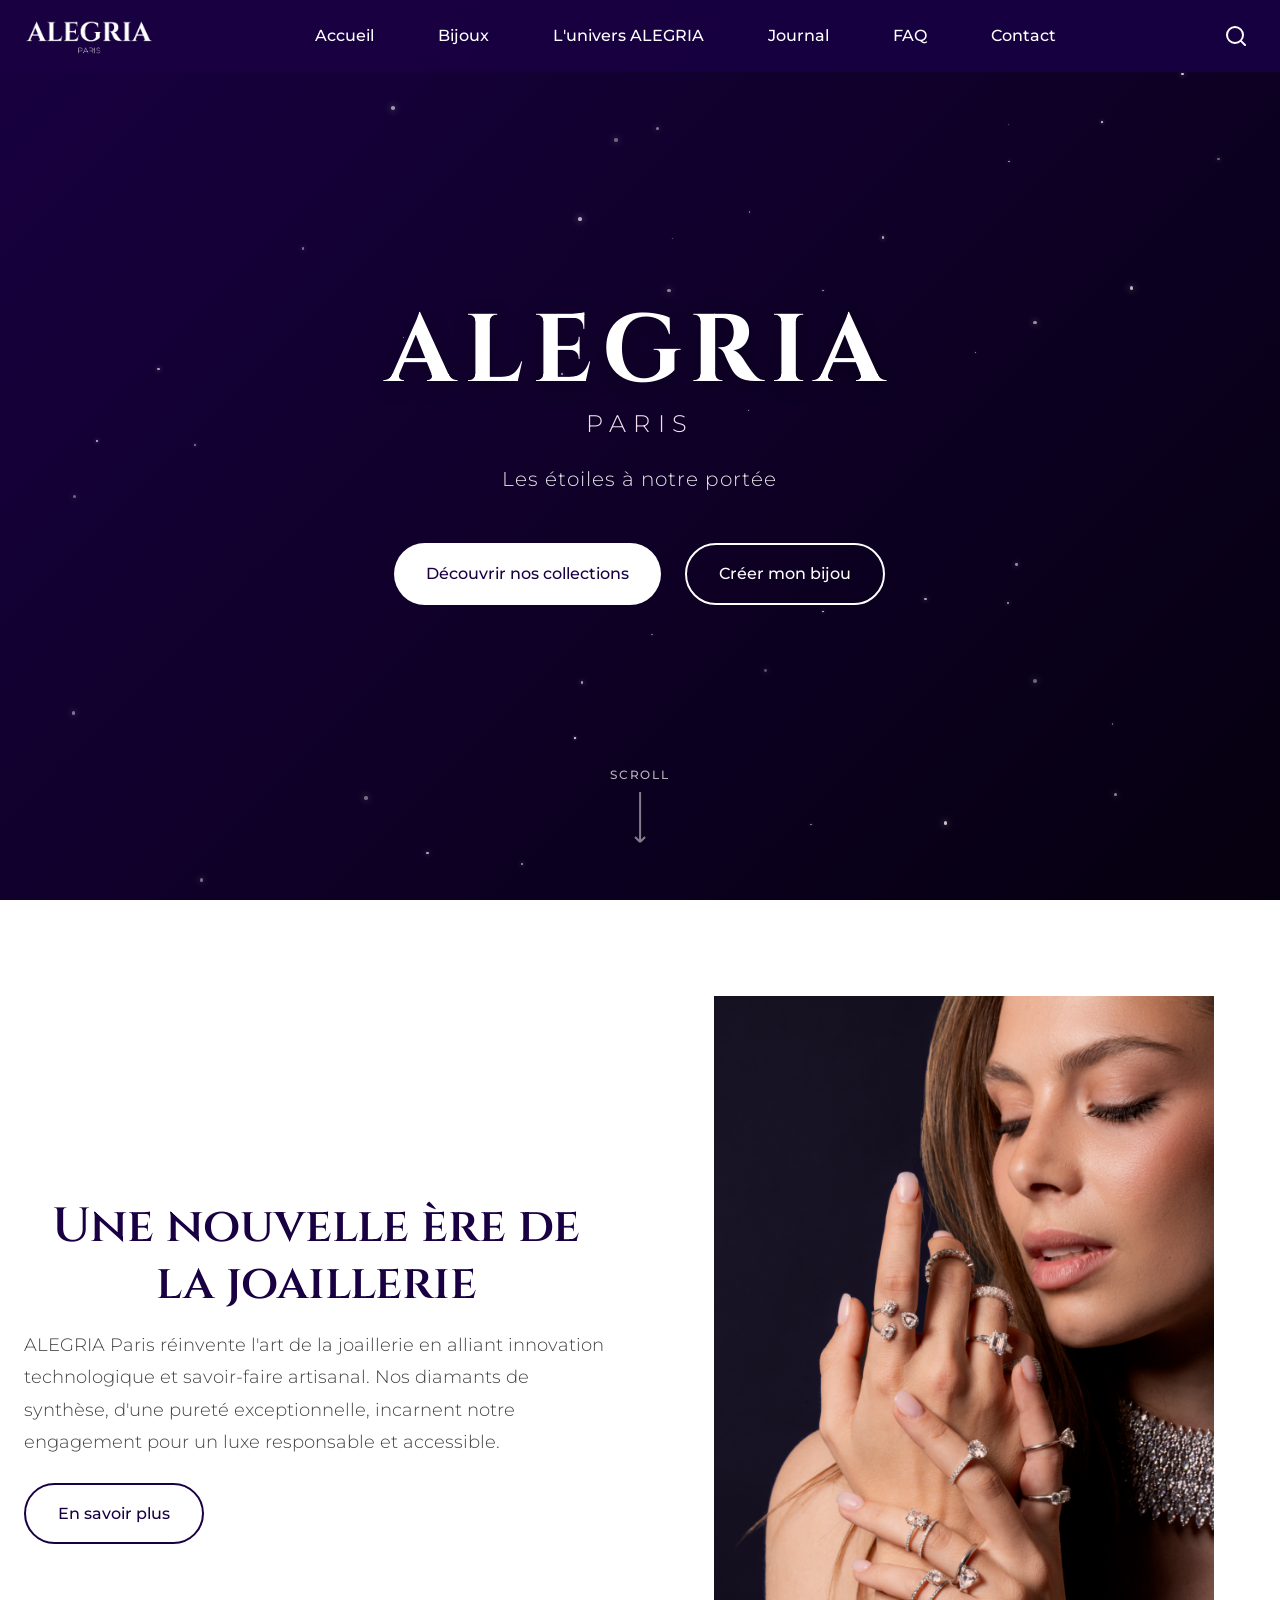
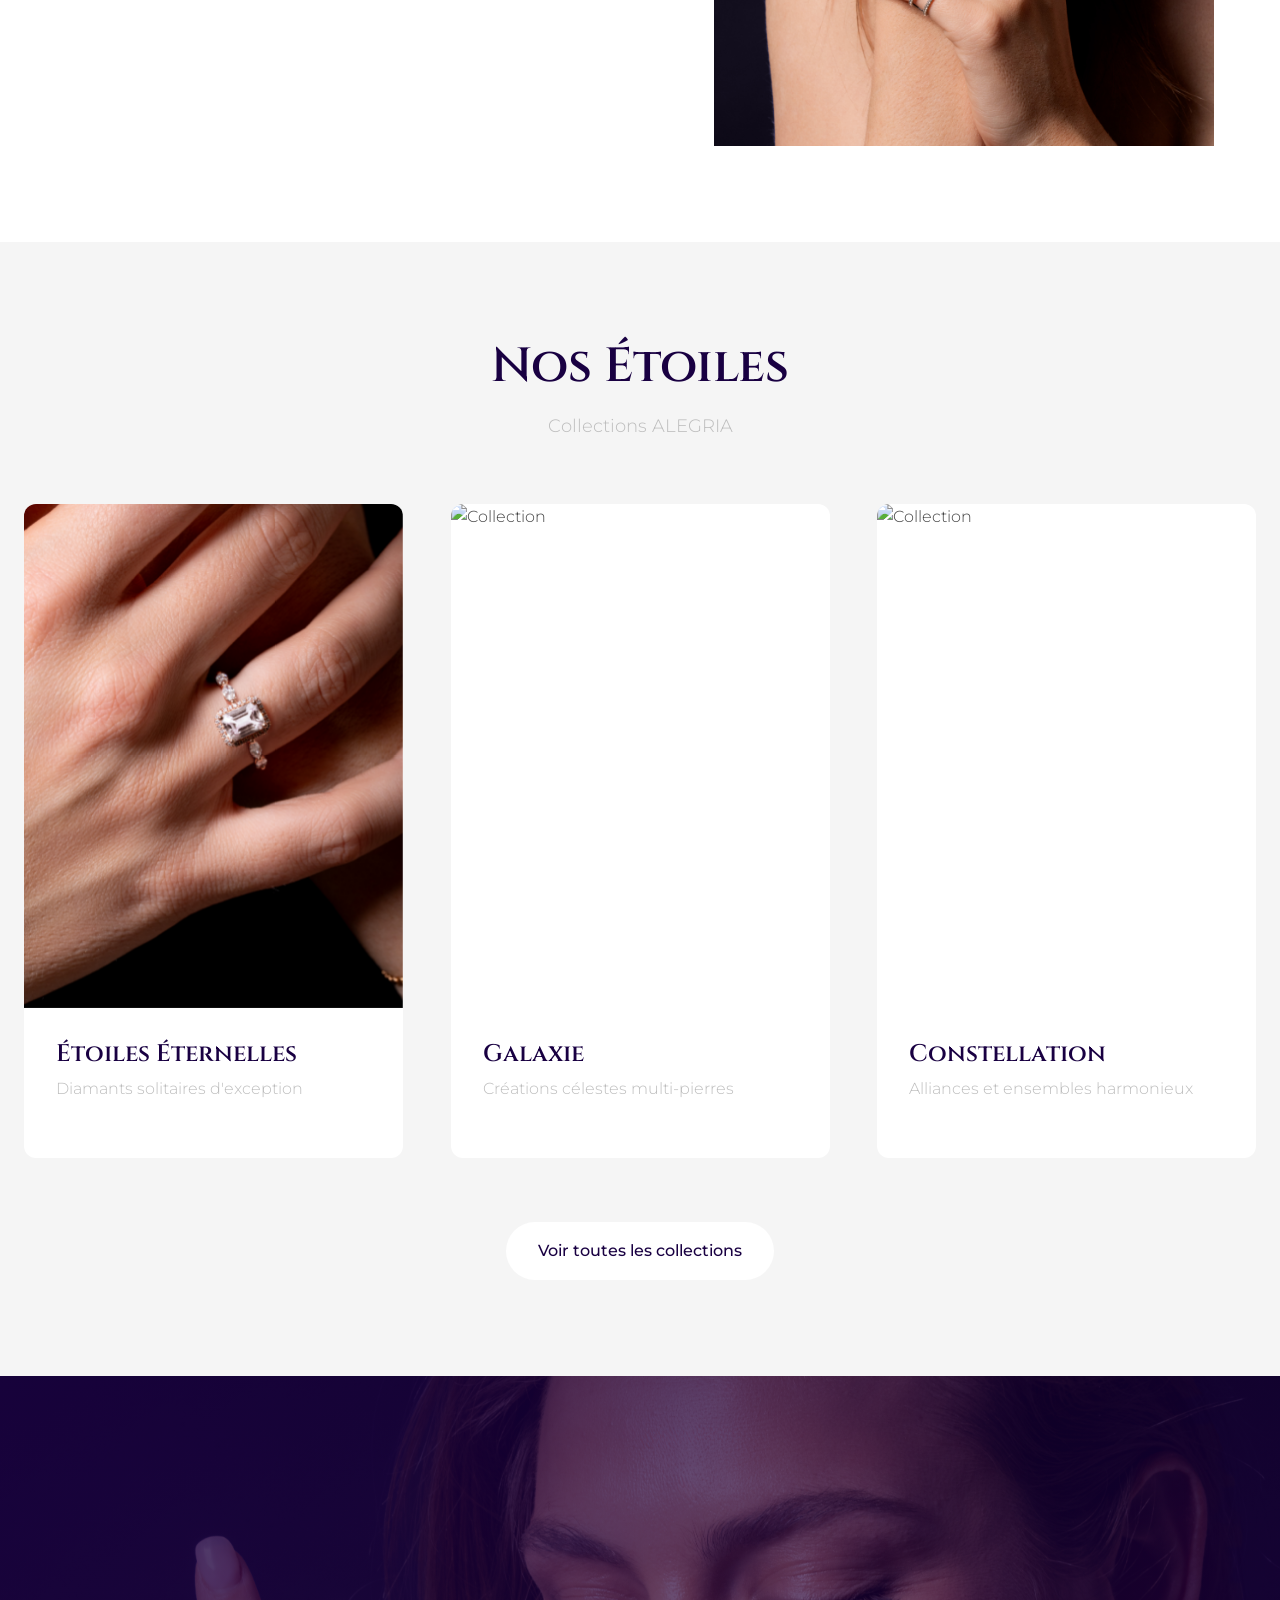
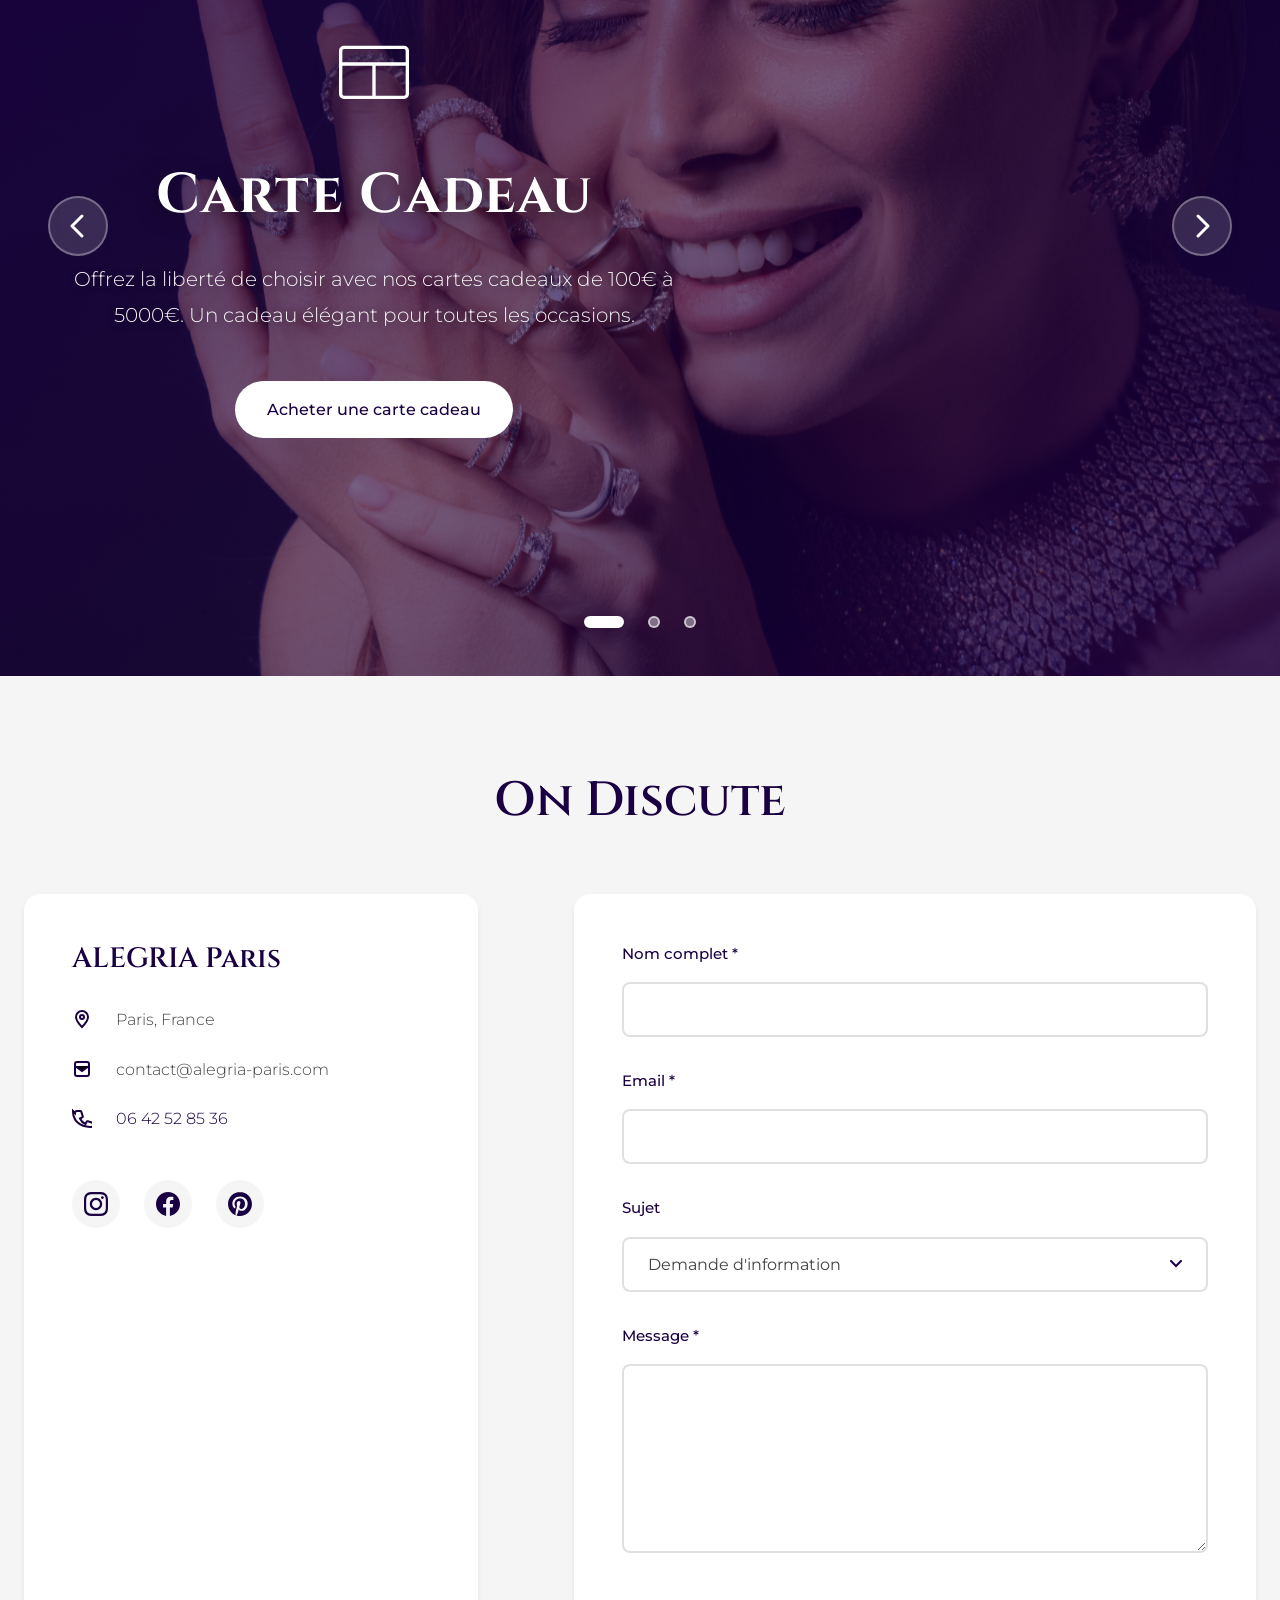
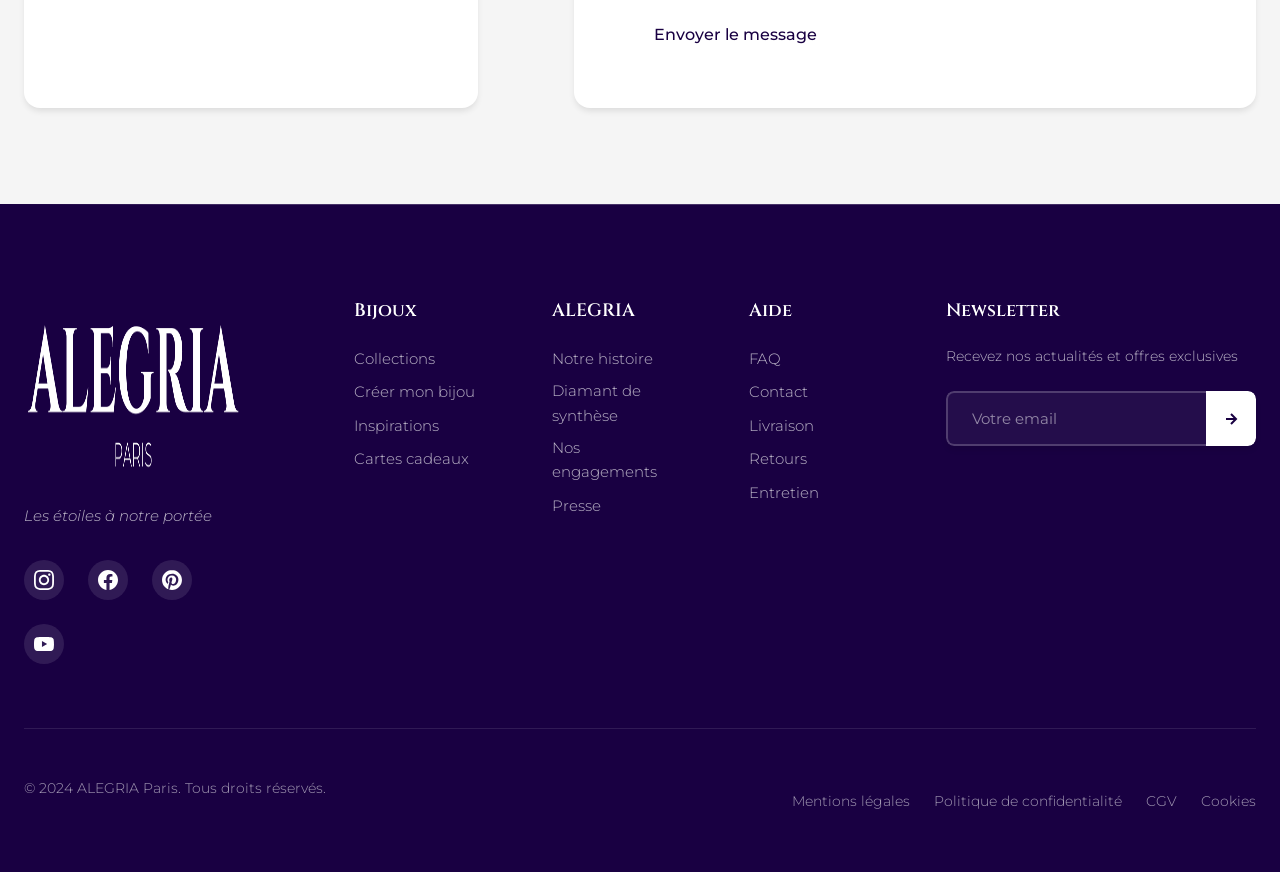
==== commit ccbc4795: "[~] Images path" ====
--- a/index.html
+++ b/index.html
@@ -16,7 +16,7 @@
         <nav class="navbar">
             <div class="navbar__logo">
                 <a href="index.html">
-                    <img src="image/LOGO/Logo blanc sur fond transparent.png" alt="ALEGRIA Paris" class="logo">
+                    <img src="assets/images/LOGO/Logo blanc sur fond transparent.png" alt="ALEGRIA Paris" class="logo">
                 </a>
             </div>
             
@@ -32,7 +32,7 @@
                     <a href="#bijoux">Bijoux</a>
                     <ul class="dropdown__menu">
                         <li><a href="#collections">Collections ALEGRIA</a></li>
-                        <li><a href="#createur">Créé ton bijou</a></li>
+                        <li><a href="pages/create.html">Créé ton bijou</a></li>
                         <li><a href="#inspirations">Vos créations</a></li>
                         <li><a href="#offrir">Offrir</a></li>
                     </ul>
@@ -72,7 +72,7 @@
             <p class="hero__tagline">Les étoiles à notre portée</p>
             <div class="hero__cta">
                 <a href="#collections" class="btn btn--primary">Découvrir nos collections</a>
-                <a href="#createur" class="btn btn--secondary">Créer mon bijou</a>
+                <a href="pages/create.html" class="btn btn--secondary">Créer mon bijou</a>
             </div>
         </div>
         <div class="hero__scroll">
@@ -97,7 +97,7 @@
                 </div>
                 <div class="intro__visual">
                     <div class="diamond-showcase">
-                        <img src="image/agencedaisy_alegria-photos_2025-06-06_1324/ALEGRIA-32.jpg" alt="Diamant ALEGRIA" class="diamond-showcase__image">
+                        <img src="assets/images/agencedaisy_alegria-photos_2025-06-06_1324/ALEGRIA-32.jpg" alt="Diamant ALEGRIA" class="diamond-showcase__image">
                     </div>
                 </div>
             </div>
@@ -114,7 +114,7 @@
                 <!-- Collection 1 -->
                 <article class="collection-card">
                     <div class="collection-card__image">
-                        <img src="image/wetransfer_retouche-photo_2025-08-04_0915/image00005.jpeg" alt="Collection" loading="lazy">
+                        <img src="assets/images/wetransfer_retouche-photo_2025-08-04_0915/image00005.jpeg" alt="Collection" loading="lazy">
                         <div class="collection-card__overlay">
                             <a href="#" class="btn btn--light">Découvrir</a>
                         </div>
@@ -128,7 +128,7 @@
                 <!-- Collection 2 -->
                 <article class="collection-card">
                     <div class="collection-card__image">
-                        <img src="image/wetransfer_retouche-photo_2025-08-04_0915/image00003.jpeg" alt="Collection" loading="lazy">
+                        <img src="assets/images/wetransfer_retouche-photo_2025-08-04_0915/image00003.jpeg" alt="Collection" loading="lazy">
                         <div class="collection-card__overlay">
                             <a href="#" class="btn btn--light">Découvrir</a>
                         </div>
@@ -142,7 +142,7 @@
                 <!-- Collection 3 -->
                 <article class="collection-card">
                     <div class="collection-card__image">
-                        <img src="image/wetransfer_retouche-photo_2025-08-04_0915/image00001.jpeg" alt="Collection" loading="lazy">
+                        <img src="assets/images/wetransfer_retouche-photo_2025-08-04_0915/image00001.jpeg" alt="Collection" loading="lazy">
                         <div class="collection-card__overlay">
                             <a href="#" class="btn btn--light">Découvrir</a>
                         </div>
@@ -166,7 +166,7 @@
 <section class="gifting" id="offrir">
     <div class="gifting__carousel">
         <!-- Slide 1 - Carte Cadeau -->
-        <div class="gifting__slide active" style="background-image: url('image/agencedaisy_alegria-photos_2025-06-06_1324/ALEGRIA-33.jpg');">
+        <div class="gifting__slide active" style="background-image: url('assets/images/agencedaisy_alegria-photos_2025-06-06_1324/ALEGRIA-33.jpg');">
             <div class="gifting__overlay"></div>
             <div class="container">
                 <div class="gifting__content">
@@ -187,7 +187,7 @@
         </div>
 
         <!-- Slide 2 - Carte du Ciel -->
-        <div class="gifting__slide" style="background-image: url('image/agencedaisy_alegria-photos_2025-06-06_1324/ALEGRIA-35.jpg');">
+        <div class="gifting__slide" style="background-image: url('assets/images/agencedaisy_alegria-photos_2025-06-06_1324/ALEGRIA-35.jpg');">
             <div class="gifting__overlay"></div>
             <div class="container">
                 <div class="gifting__content">
@@ -208,7 +208,7 @@
         </div>
 
         <!-- Slide 3 - Baptême d'Étoile -->
-        <div class="gifting__slide" style="background-image: url('image/wetransfer_retouche-photo_2025-08-04_0915/image00006.jpeg');">
+        <div class="gifting__slide" style="background-image: url('assets/images/wetransfer_retouche-photo_2025-08-04_0915/image00006.jpeg');">
             <div class="gifting__overlay"></div>
             <div class="container">
                 <div class="gifting__content">
@@ -318,7 +318,7 @@
         <div class="container">
             <div class="footer__content">
                 <div class="footer__column">
-                    <img src="image/LOGO/Logo blanc sur fond transparent.png" alt="ALEGRIA Paris" class="footer__logo">
+                    <img src="assets/images/LOGO/Logo blanc sur fond transparent.png" alt="ALEGRIA Paris" class="footer__logo">
                     <p class="footer__tagline">Les étoiles à notre portée</p>
                     <div class="footer__social">
                         <a href="#" aria-label="Instagram"><svg width="24" height="24"><use href="#icon-instagram"/></svg></a>
@@ -332,7 +332,7 @@
                     <h4 class="footer__title">Bijoux</h4>
                     <ul class="footer__links">
                         <li><a href="#collections">Collections</a></li>
-                        <li><a href="#createur">Créer mon bijou</a></li>
+                        <li><a href="pages/create.html">Créer mon bijou</a></li>
                         <li><a href="#inspirations">Inspirations</a></li>
                         <li><a href="#offrir">Cartes cadeaux</a></li>
                     </ul>
--- a/style.css
+++ b/style.css
@@ -1676,4 +1676,932 @@
     background: white !important;
     color: black !important;
   }
-}/*# sourceMappingURL=style.css.map */+}
+
+/* ============================================
+   JEWELRY CREATOR PAGE
+   ============================================ */
+
+/* Create Hero Section */
+.create-hero {
+  position: relative;
+  min-height: 50vh;
+  display: flex;
+  align-items: center;
+  justify-content: center;
+  background: linear-gradient(135deg, #190042 0%, #360066 100%);
+  overflow: hidden;
+  padding: 8rem 0 4rem;
+}
+
+.create-hero__stars {
+  position: absolute;
+  width: 100%;
+  height: 100%;
+  top: 0;
+  left: 0;
+  pointer-events: none;
+  opacity: 0.3;
+}
+
+.create-hero__content {
+  text-align: center;
+  color: #FFFFFF;
+  z-index: 1;
+}
+
+.create-hero__title {
+  font-family: "Cinzel", serif;
+  font-size: clamp(2rem, 5vw, 3.5rem);
+  margin-bottom: 1rem;
+  color: #FFFFFF;
+}
+
+.create-hero__subtitle {
+  font-size: clamp(1rem, 2vw, 1.25rem);
+  color: #E0D0FA;
+  font-weight: 300;
+}
+
+/* Jewelry Creator Section */
+.jewelry-creator {
+  padding: 5rem 0;
+  background: linear-gradient(to bottom, #FFFFFF 0%, #F9F7FD 100%);
+  overflow-x: hidden;
+  width: 100%;
+  max-width: 100vw;
+  box-sizing: border-box;
+}
+
+/* Progress Bar */
+.creator-progress {
+  margin-bottom: 4rem;
+}
+
+.creator-progress__bar {
+  width: 100%;
+  height: 4px;
+  background: #E0D0FA;
+  border-radius: 2px;
+  margin-bottom: 2rem;
+  overflow: hidden;
+}
+
+.creator-progress__fill {
+  height: 100%;
+  background: linear-gradient(90deg, #190042 0%, #500099 100%);
+  width: 20%;
+  transition: width 0.6s cubic-bezier(0.4, 0, 0.2, 1);
+}
+
+.creator-progress__steps {
+  display: flex;
+  justify-content: space-between;
+  gap: 1rem;
+}
+
+.creator-progress__step {
+  display: flex;
+  flex-direction: column;
+  align-items: center;
+  gap: 0.5rem;
+  flex: 1;
+  cursor: default;
+  transition: opacity 0.3s ease;
+  opacity: 0.5;
+}
+
+.creator-progress__step--active {
+  opacity: 1;
+}
+
+.creator-progress__step-number {
+  width: 40px;
+  height: 40px;
+  border-radius: 50%;
+  border: 2px solid #E0D0FA;
+  display: flex;
+  align-items: center;
+  justify-content: center;
+  font-family: "Cinzel", serif;
+  font-weight: 600;
+  color: #190042;
+  background: #FFFFFF;
+  transition: all 0.3s ease;
+}
+
+.creator-progress__step--active .creator-progress__step-number {
+  background: #190042;
+  color: #FFFFFF;
+  border-color: #190042;
+  transform: scale(1.1);
+}
+
+.creator-progress__step-label {
+  font-size: 0.875rem;
+  font-weight: 500;
+  color: #190042;
+  text-align: center;
+}
+
+/* Main Carousel */
+.creator-carousel {
+  position: relative;
+  overflow: hidden;
+  padding: 0 3rem;
+  margin-bottom: 4rem;
+  max-width: 100%;
+  width: 100%;
+}
+
+.creator-carousel__track {
+  display: flex;
+  transition: transform 0.4s ease-out;
+  will-change: transform;
+}
+
+.creator-carousel__slide {
+  min-width: 100%;
+  max-width: 100%;
+  width: 100%;
+  flex-shrink: 0;
+  opacity: 0;
+  transition: opacity 0.3s ease;
+  pointer-events: none;
+  box-sizing: border-box;
+}
+
+.creator-carousel__slide--active {
+  opacity: 1;
+  pointer-events: all;
+}
+
+.creator-carousel__nav {
+  position: absolute;
+  top: 50%;
+  transform: translateY(-50%);
+  width: 50px;
+  height: 50px;
+  border-radius: 50%;
+  background: #FFFFFF;
+  border: 2px solid #190042;
+  display: flex;
+  align-items: center;
+  justify-content: center;
+  cursor: pointer;
+  transition: all 0.3s ease;
+  z-index: 10;
+}
+
+.creator-carousel__nav:hover {
+  background: #190042;
+  color: #FFFFFF;
+  transform: translateY(-50%) scale(1.1);
+}
+
+.creator-carousel__nav:disabled {
+  opacity: 0.3;
+  cursor: not-allowed;
+  pointer-events: none;
+}
+
+.creator-carousel__nav--prev {
+  left: 0;
+}
+
+.creator-carousel__nav--next {
+  right: 0;
+}
+
+.creator-carousel__nav svg {
+  color: inherit;
+}
+
+/* Creator Slide Content */
+.creator-slide {
+  padding: 2rem;
+  background: #FFFFFF;
+  border-radius: 1rem;
+  box-shadow: 0 4px 20px rgba(25, 0, 66, 0.1);
+}
+
+.creator-slide__title {
+  font-family: "Cinzel", serif;
+  font-size: clamp(1.75rem, 3vw, 2.5rem);
+  color: #190042;
+  text-align: center;
+  margin-bottom: 0.5rem;
+}
+
+.creator-slide__description {
+  text-align: center;
+  color: #666666;
+  margin-bottom: 3rem;
+  font-size: 1.125rem;
+}
+
+/* Options Carousel (nested) */
+.options-carousel {
+  position: relative;
+  overflow: hidden;
+  padding: 0 3rem;
+}
+
+.options-carousel__track {
+  display: flex;
+  gap: 0;
+  transition: transform 0.5s cubic-bezier(0.4, 0, 0.2, 1);
+  padding: 1rem 0;
+  width: 100%;
+}
+
+.options-carousel__track--grid {
+  display: flex;
+  flex-direction: column;
+  align-items: center;
+  gap: 0;
+  padding: 1rem;
+}
+
+.options-carousel--grid {
+  padding: 0 3rem;
+}
+
+.options-carousel__nav {
+  position: absolute;
+  top: 50%;
+  transform: translateY(-50%);
+  width: 40px;
+  height: 40px;
+  border-radius: 50%;
+  background: #E0D0FA;
+  border: none;
+  display: flex;
+  align-items: center;
+  justify-content: center;
+  cursor: pointer;
+  transition: all 0.3s ease;
+  z-index: 5;
+}
+
+.options-carousel__nav:hover {
+  background: #190042;
+  color: #FFFFFF;
+}
+
+.options-carousel__nav--prev {
+  left: 0;
+}
+
+.options-carousel__nav--next {
+  right: 0;
+}
+
+.options-carousel--grid .options-carousel__nav {
+  display: none;
+}
+
+.options-carousel__guide {
+  display: inline-flex;
+  align-items: center;
+  gap: 0.5rem;
+  color: #190042;
+  font-weight: 500;
+  margin-top: 2rem;
+  padding: 0.75rem 1.5rem;
+  border: 1px solid #E0D0FA;
+  border-radius: 2rem;
+  transition: all 0.3s ease;
+  text-decoration: none;
+}
+
+.options-carousel__guide:hover {
+  background: #E0D0FA;
+  border-color: #190042;
+}
+
+/* Option Card */
+.option-card {
+  width: 100%;
+  max-width: 450px;
+  margin: 0 auto;
+  background: #FFFFFF;
+  border: 2px solid #E0D0FA;
+  border-radius: 1rem;
+  overflow: hidden;
+  cursor: pointer;
+  transition: all 0.4s cubic-bezier(0.4, 0, 0.2, 1);
+  position: relative;
+  flex-shrink: 0;
+}
+
+.option-card:hover {
+  transform: translateY(-8px);
+  box-shadow: 0 12px 40px rgba(25, 0, 66, 0.2);
+  border-color: #190042;
+}
+
+.option-card--active {
+  border-color: #190042;
+  border-width: 3px;
+  box-shadow: 0 8px 30px rgba(25, 0, 66, 0.25);
+}
+
+.option-card__image-wrapper {
+  position: relative;
+  width: 100%;
+  height: 280px;
+  overflow: hidden;
+  background: linear-gradient(135deg, #F9F7FD 0%, #E0D0FA 100%);
+}
+
+.option-card__image {
+  width: 100%;
+  height: 100%;
+  object-fit: cover;
+  transition: transform 0.6s ease;
+}
+
+.option-card:hover .option-card__image {
+  transform: scale(1.08);
+}
+
+.option-card__content {
+  padding: 1.5rem;
+}
+
+.option-card__title {
+  font-family: "Cinzel", serif;
+  font-size: 1.5rem;
+  color: #190042;
+  margin-bottom: 0.5rem;
+}
+
+.option-card__description {
+  color: #666666;
+  font-size: 0.95rem;
+  margin-bottom: 0;
+}
+
+.option-card__check {
+  position: absolute;
+  top: 1rem;
+  right: 1rem;
+  width: 40px;
+  height: 40px;
+  background: #190042;
+  border-radius: 50%;
+  display: flex;
+  align-items: center;
+  justify-content: center;
+  opacity: 0;
+  transform: scale(0);
+  transition: all 0.3s cubic-bezier(0.68, -0.55, 0.265, 1.55);
+}
+
+.option-card--active .option-card__check {
+  opacity: 1;
+  transform: scale(1);
+}
+width: 100%;
+  max-width: 300px;
+  height: auto;
+  padding: 2remrd--small {
+  min-width: auto;
+  height: auto;
+  padding: 1.5rem;
+  display: flex;
+  flex-direction: column;
+  align-items: center;
+  justify-content: center;
+  gap: 0.5rem;
+}
+
+.option-card--small .option-card__content {
+  padding: 0;
+  text-align: center;
+}
+
+.option-card--small .option-card__title {
+  font-size: 1.5rem;
+  margin-bottom: 0.25rem;
+}
+
+.option-card--small .option-card__description {
+  font-size: 0.875rem;
+}
+
+.option-card--small .option-card__check {
+  position: static;
+  margin-top: 0.5rem;
+  width: 32px;
+  height: 32px;
+}
+
+/* Sizes Grid */
+.sizes-grid {
+  width: 100%;
+  display: flex;
+  flex-direction: column;
+  align-items: center;
+  gap: 2rem;
+}
+
+.sizes-grid__container {
+  display: grid;
+  grid-template-columns: repeat(4, 1fr);
+  gap: 1.5rem;
+  width: 100%;
+  max-width: 900px;
+}
+
+.option-card--size {
+  width: 100%;
+  max-width: none;
+  padding: 2rem 1.5rem;
+  display: flex;
+  flex-direction: column;
+  align-items: center;
+  justify-content: center;
+  gap: 0.5rem;
+  background: #FFFFFF;
+  border: 2px solid #E0D0FA;
+  border-radius: 1rem;
+  cursor: pointer;
+  transition: all 0.3s ease;
+  position: relative;
+}
+
+.option-card--size:hover {
+  transform: translateY(-4px);
+  box-shadow: 0 8px 25px rgba(25, 0, 66, 0.15);
+  border-color: #190042;
+}
+
+.option-card--size.option-card--active {
+  border-color: #190042;
+  border-width: 3px;
+  background: linear-gradient(135deg, #F9F7FD 0%, #E0D0FA 100%);
+  box-shadow: 0 6px 20px rgba(25, 0, 66, 0.2);
+}
+
+.option-card--size .option-card__content {
+  padding: 0;
+  text-align: center;
+}
+
+.option-card--size .option-card__title {
+  font-size: 2rem;
+  margin-bottom: 0.25rem;
+  color: #190042;
+}
+
+.option-card--size .option-card__description {
+  font-size: 0.875rem;
+  color: #666666;
+  margin-bottom: 0;
+}
+
+.option-card--size .option-card__check {
+  position: absolute;
+  top: 0.75rem;
+  right: 0.75rem;
+  width: 32px;
+  height: 32px;
+  background: #190042;
+  border-radius: 50%;
+  display: flex;
+  align-items: center;
+  justify-content: center;
+  opacity: 0;
+  transform: scale(0);
+  transition: all 0.3s cubic-bezier(0.68, -0.55, 0.265, 1.55);
+}
+
+.option-card--size.option-card--active .option-card__check {
+  opacity: 1;
+  transform: scale(1);
+}
+
+.sizes-grid__guide {
+  display: inline-flex;
+  align-items: center;
+  gap: 0.5rem;
+  color: #190042;
+  font-weight: 500;
+  padding: 0.75rem 1.5rem;
+  border: 1px solid #E0D0FA;
+  border-radius: 2rem;
+  transition: all 0.3s ease;
+  text-decoration: none;
+}
+
+.sizes-grid__guide:hover {
+  background: #E0D0FA;
+  border-color: #190042;
+}
+
+/* Creator Summary */
+.creator-summary {
+  background: linear-gradient(135deg, #190042 0%, #360066 100%);
+  border-radius: 1rem;
+  padding: 3rem;
+  display: flex;
+  justify-content: space-between;
+  align-items: center;
+  gap: 3rem;
+  box-shadow: 0 8px 30px rgba(25, 0, 66, 0.3);
+}
+
+.creator-summary__content {
+  flex: 1;
+}
+
+.creator-summary__title {
+  font-family: "Cinzel", serif;
+  font-size: 2rem;
+  color: #FFFFFF;
+  margin-bottom: 1.5rem;
+}
+
+.creator-summary__selections {
+  display: grid;
+  grid-template-columns: repeat(auto-fit, minmax(200px, 1fr));
+  gap: 1rem;
+}
+
+.creator-summary__item {
+  display: flex;
+  flex-direction: column;
+  gap: 0.25rem;
+}
+
+.creator-summary__label {
+  font-size: 0.875rem;
+  color: #E0D0FA;
+  font-weight: 500;
+  text-transform: uppercase;
+  letter-spacing: 0.05em;
+}
+
+.creator-summary__value {
+  font-size: 1.125rem;
+  color: #FFFFFF;
+  font-weight: 500;
+}
+
+.creator-summary__cta {
+  flex-shrink: 0;
+  padding: 1.25rem 2.5rem;
+  font-size: 1.125rem;
+  display: inline-flex;
+  align-items: center;
+  gap: 0.75rem;
+  white-space: nowrap;
+}
+
+.creator-summary__cta:disabled {
+  opacity: 0.5;
+  cursor: not-allowed;
+  pointer-events: none;
+}
+
+/* Responsive Design */
+@media (max-width: 1024px) {
+  .option-card {
+    max-width: 100%;
+  }
+
+  .creator-carousel {
+    padding: 0 2rem;
+  }
+
+  .creator-carousel__nav {
+    width: 44px;
+    height: 44px;
+  }
+
+  .creator-carousel__nav--prev {
+    left: 0.25rem;
+  }
+
+  .creator-carousel__nav--next {
+    right: 0.25rem;
+  }
+
+  .options-carousel {
+    padding: 0 2rem;
+  }
+
+  .options-carousel__nav {
+    width: 36px;
+    height: 36px;
+  }
+
+  .options-carousel__nav--prev {
+    left: 0.25rem;
+  }
+
+  .options-carousel__nav--next {
+    right: 0.25rem;
+  }
+
+  .sizes-grid__container {
+    grid-template-columns: repeat(3, 1fr);
+    gap: 1.25rem;
+  }
+}
+
+@media (max-width: 768px) {
+  .create-hero {
+    min-height: 40vh;
+    padding: 6rem 0 3rem;
+  }
+
+  .jewelry-creator {
+    padding: 2rem 0;
+  }
+
+  .creator-progress__steps {
+    gap: 0.5rem;
+  }
+
+  .creator-progress__step-number {
+    width: 32px;
+    height: 32px;
+    font-size: 0.875rem;
+  }
+
+  .creator-progress__step-label {
+    font-size: 0.75rem;
+  }
+
+  .creator-carousel {
+    padding: 0 1rem;
+  }
+
+  .creator-carousel__nav {
+    width: 36px;
+    height: 36px;
+  }
+
+  .creator-carousel__nav--prev {
+    left: 0;
+  }
+
+  .creator-carousel__nav--next {
+    right: 0;
+  }
+
+  .creator-slide {
+    padding: 1rem;
+  }
+
+  .options-carousel {
+    padding: 0 1rem;
+  }
+
+  .options-carousel__nav {
+    width: 32px;
+    height: 32px;
+  }
+
+  .options-carousel__nav--prev {
+    left: 0;
+  }
+
+  .options-carousel__nav--next {
+    right: 0;
+  }
+
+  .options-carousel__track {
+    gap: 0;
+  }
+
+  .options-carousel__track--grid {
+    gap: 0;
+  }
+
+  .option-card {
+    max-width: 100%;
+  }
+
+  .creator-slide {
+    padding: 1rem;
+  }
+
+  .creator-slide__title {
+    font-size: 1.5rem;
+    margin-bottom: 0.5rem;
+  }
+
+  .creator-slide__description {
+    font-size: 0.95rem;
+    margin-bottom: 2rem;
+  }
+
+  .option-card__image-wrapper {
+    height: 200px;
+  }
+
+  .option-card__content {
+    padding: 1rem;
+  }
+
+  .option-card__title {
+    font-size: 1.25rem;
+  }
+
+  .sizes-grid__container {
+    grid-template-columns: repeat(2, 1fr);
+    gap: 1rem;
+  }
+
+  .option-card--size {
+    padding: 1.5rem 1rem;
+  }
+
+  .option-card--size .option-card__title {
+    font-size: 1.5rem;
+  }
+
+  .creator-summary {
+    flex-direction: column;
+    padding: 2rem;
+    gap: 2rem;
+  }
+
+  .creator-summary__title {
+    font-size: 1.5rem;
+    margin-bottom: 1rem;
+  }
+
+  .creator-summary__selections {
+    grid-template-columns: 1fr;
+    gap: 0.75rem;
+  }
+
+  .creator-summary__cta {
+    width: 100%;
+    justify-content: center;
+    padding: 1rem 2rem;
+  }
+}
+
+@media (max-width: 480px) {
+  .jewelry-creator {
+    padding: 2rem 0;
+  }
+
+  .creator-carousel {
+    padding: 0 1rem;
+    margin-bottom: 2rem;
+  }
+
+  .creator-carousel__nav {
+    width: 32px;
+    height: 32px;
+  }
+
+  .creator-carousel__nav--prev {
+    left: 0;
+  }
+
+  .creator-carousel__nav--next {
+    right: 0;
+  }
+
+  .options-carousel {
+    padding: 0 1rem;
+  }
+
+  .options-carousel__nav {
+    width: 28px;
+    height: 28px;
+  }
+
+  .options-carousel__nav--prev {
+    left: 0;
+  }
+
+  .options-carousel__nav--next {
+    right: 0;
+  }
+
+  .creator-slide {
+    padding: 0.75rem;
+    border-radius: 0.75rem;
+  }
+
+  .creator-slide__title {
+    font-size: 1.25rem;
+  }
+
+  .creator-slide__description {
+    font-size: 0.875rem;
+    margin-bottom: 1.5rem;
+  }
+
+  .option-card__image-wrapper {
+    height: 180px;
+  }
+
+  .option-card__content {
+    padding: 0.875rem;
+  }
+
+  .option-card__title {
+    font-size: 1.125rem;
+  }
+
+  .option-card__description {
+    font-size: 0.8125rem;
+  }
+
+  .option-card {
+    max-width: 100%;
+  }
+
+  .sizes-grid__container {
+    grid-template-columns: repeat(2, 1fr);
+    gap: 0.65rem;
+  }
+
+  .option-card--size {
+    padding: 1rem 0.65rem;
+  }
+
+  .option-card--size .option-card__title {
+    font-size: 1.125rem;
+  }
+
+  .option-card--size .option-card__description {
+    font-size: 0.7rem;
+  }
+
+  .creator-progress__step-label {
+    display: none;
+  }
+}
+
+/* Très petits écrans (mobiles < 375px) */
+@media (max-width: 375px) {
+  .jewelry-creator {
+    padding: 1.5rem 0;
+  }
+
+  .creator-carousel {
+    padding: 0 0.5rem;
+  }
+
+  .creator-carousel__nav {
+    width: 28px;
+    height: 28px;
+    font-size: 0.875rem;
+  }
+
+  .options-carousel {
+    padding: 0 0.5rem;
+  }
+
+  .options-carousel__nav {
+    width: 24px;
+    height: 24px;
+    font-size: 0.75rem;
+  }
+
+  .creator-slide {
+    padding: 0.5rem;
+  }
+
+  .creator-slide__title {
+    font-size: 1.125rem;
+  }
+
+  .creator-slide__description {
+    font-size: 0.8125rem;
+    margin-bottom: 1rem;
+  }
+
+  .option-card__image-wrapper {
+    height: 160px;
+  }
+
+  .option-card__content {
+    padding: 0.75rem;
+  }
+
+  .sizes-grid__container {
+    gap: 0.5rem;
+  }
+
+  .option-card--size {
+    padding: 0.875rem 0.5rem;
+  }
+
+  .option-card--size .option-card__title {
+    font-size: 1rem;
+  }
+}
+
+/*# sourceMappingURL=style.css.map */
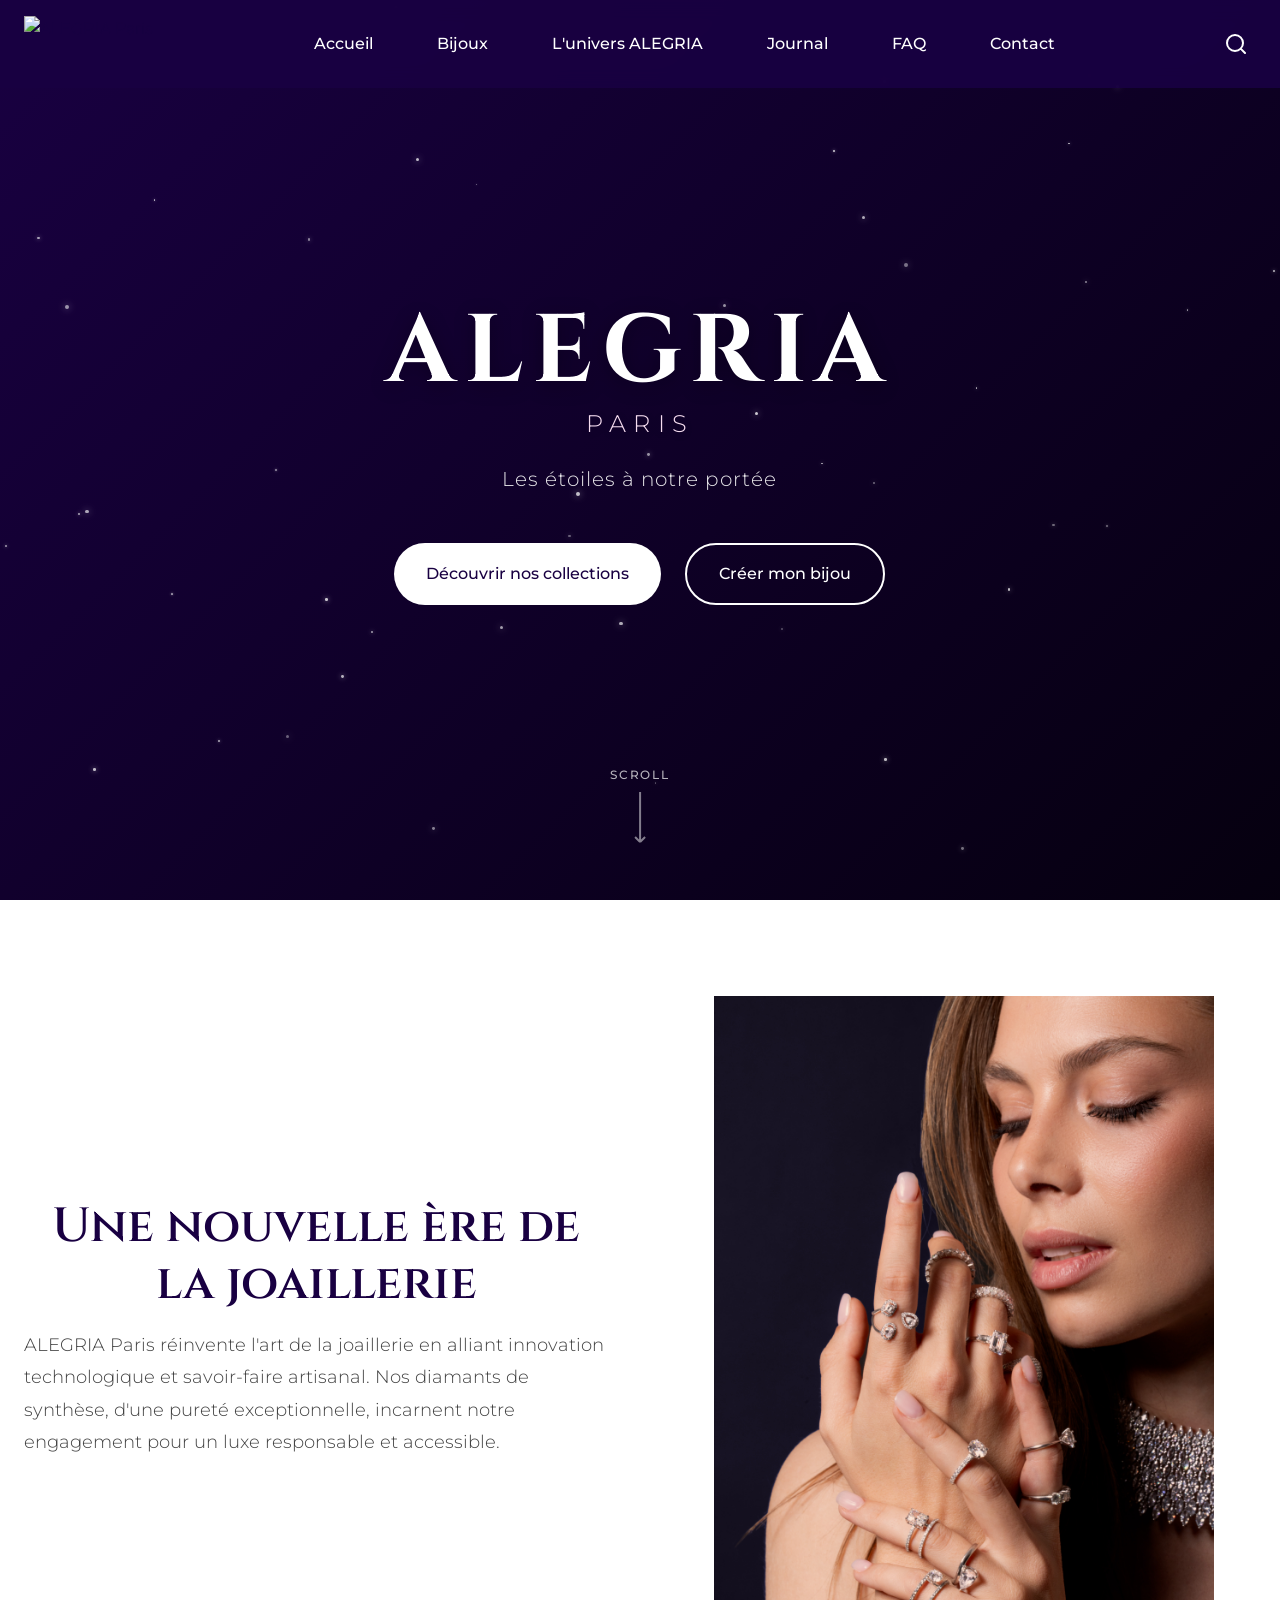
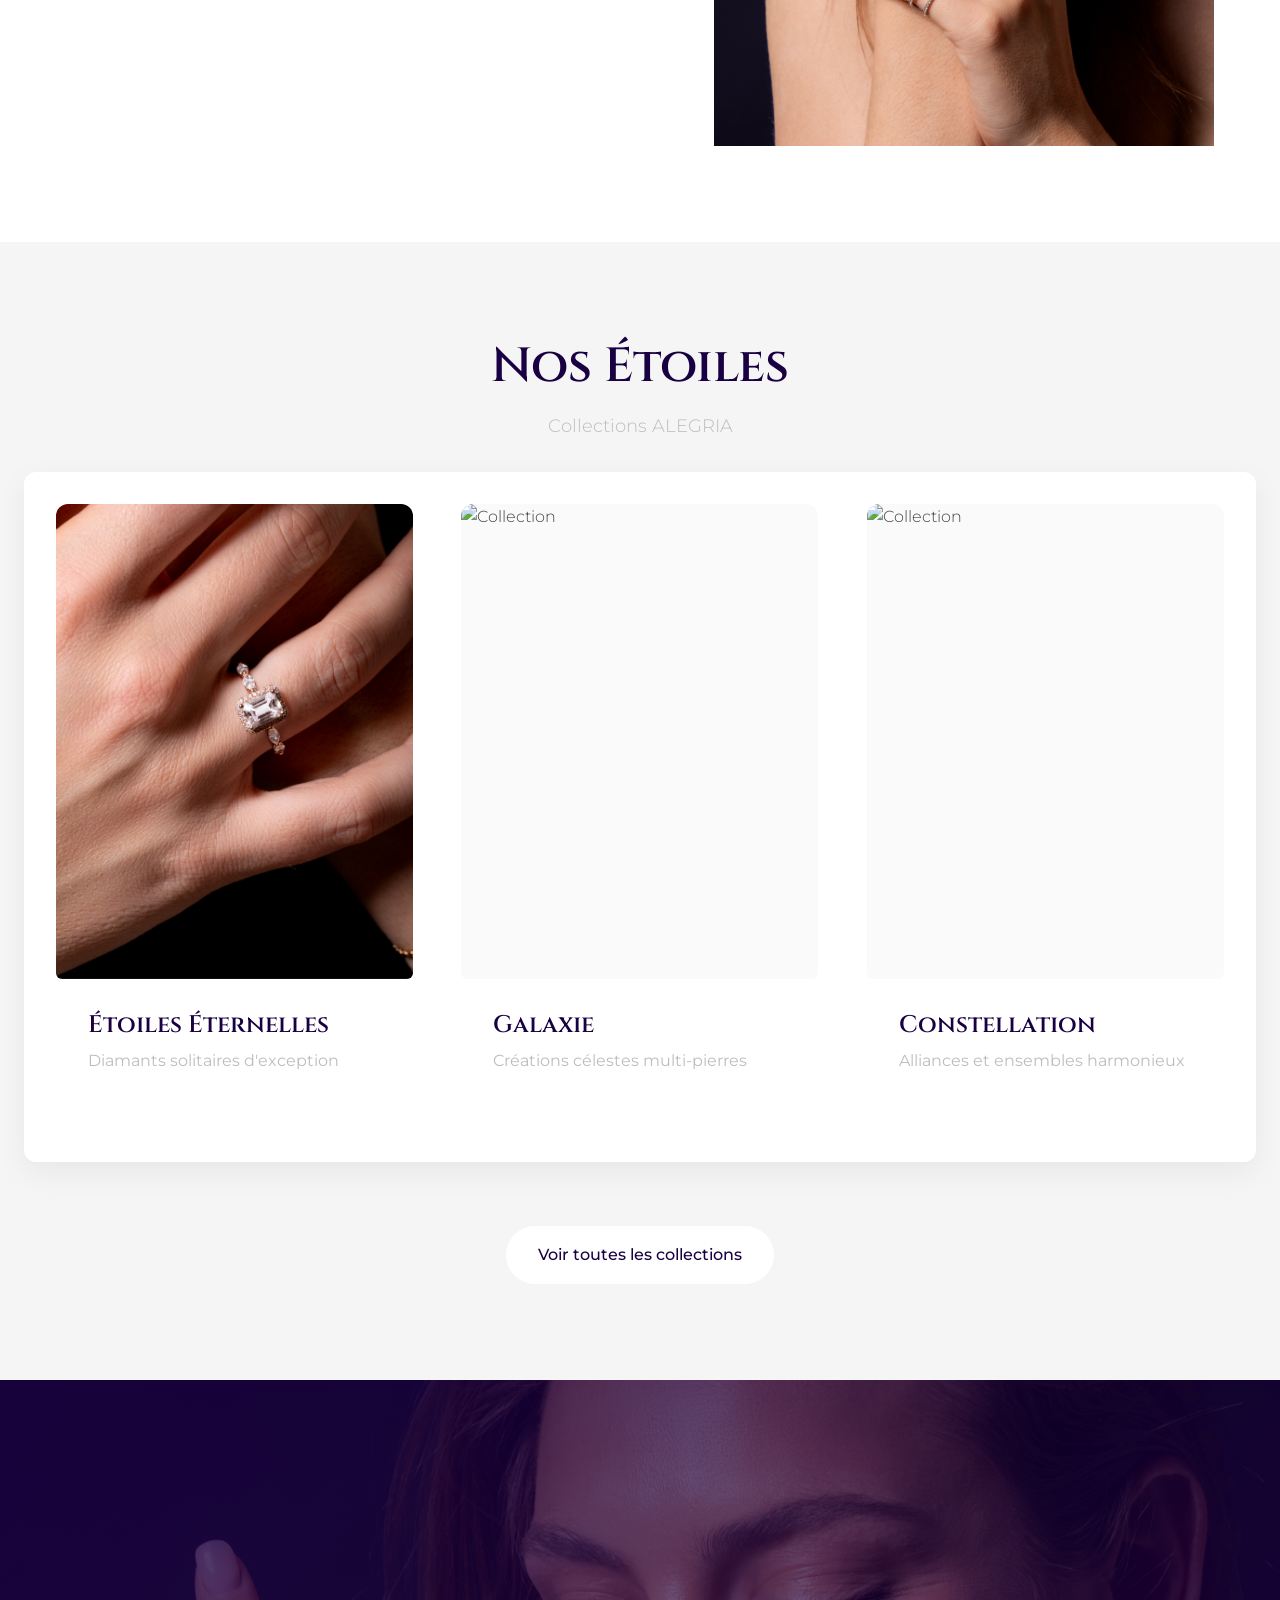
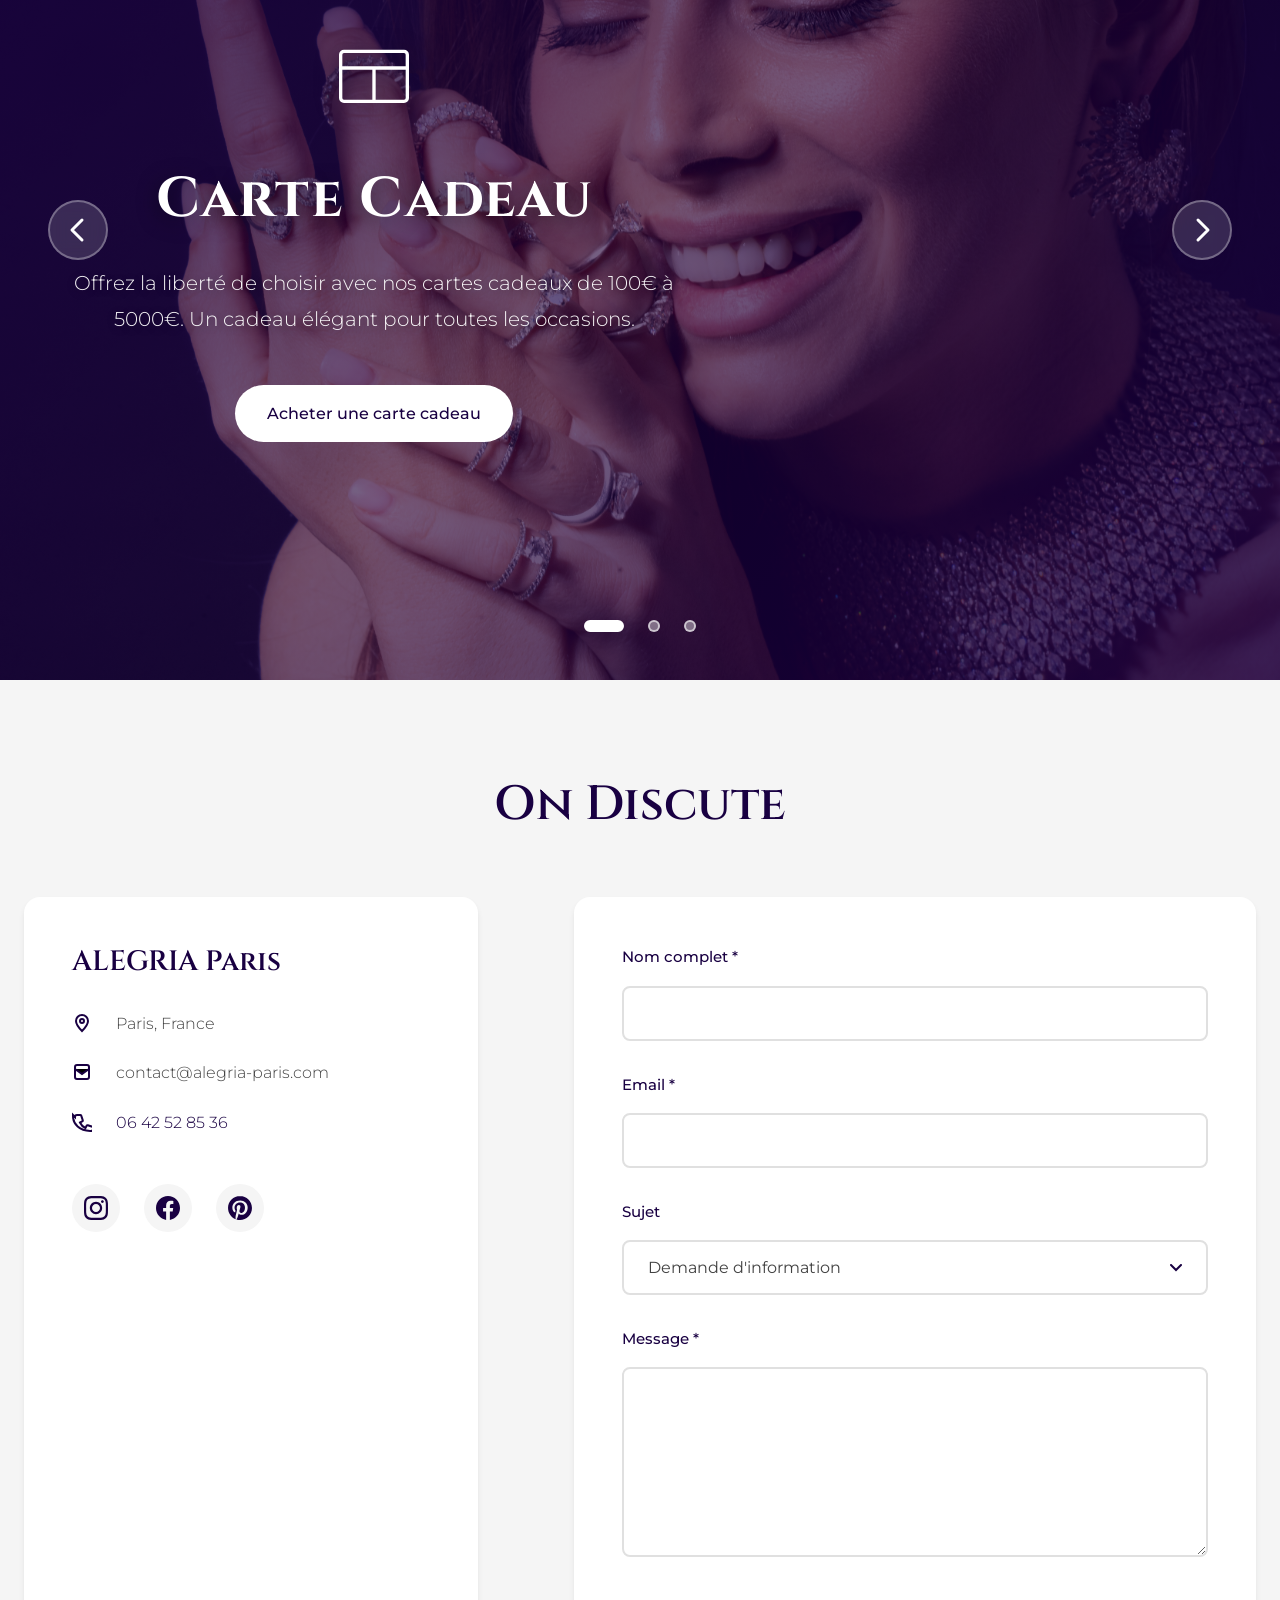
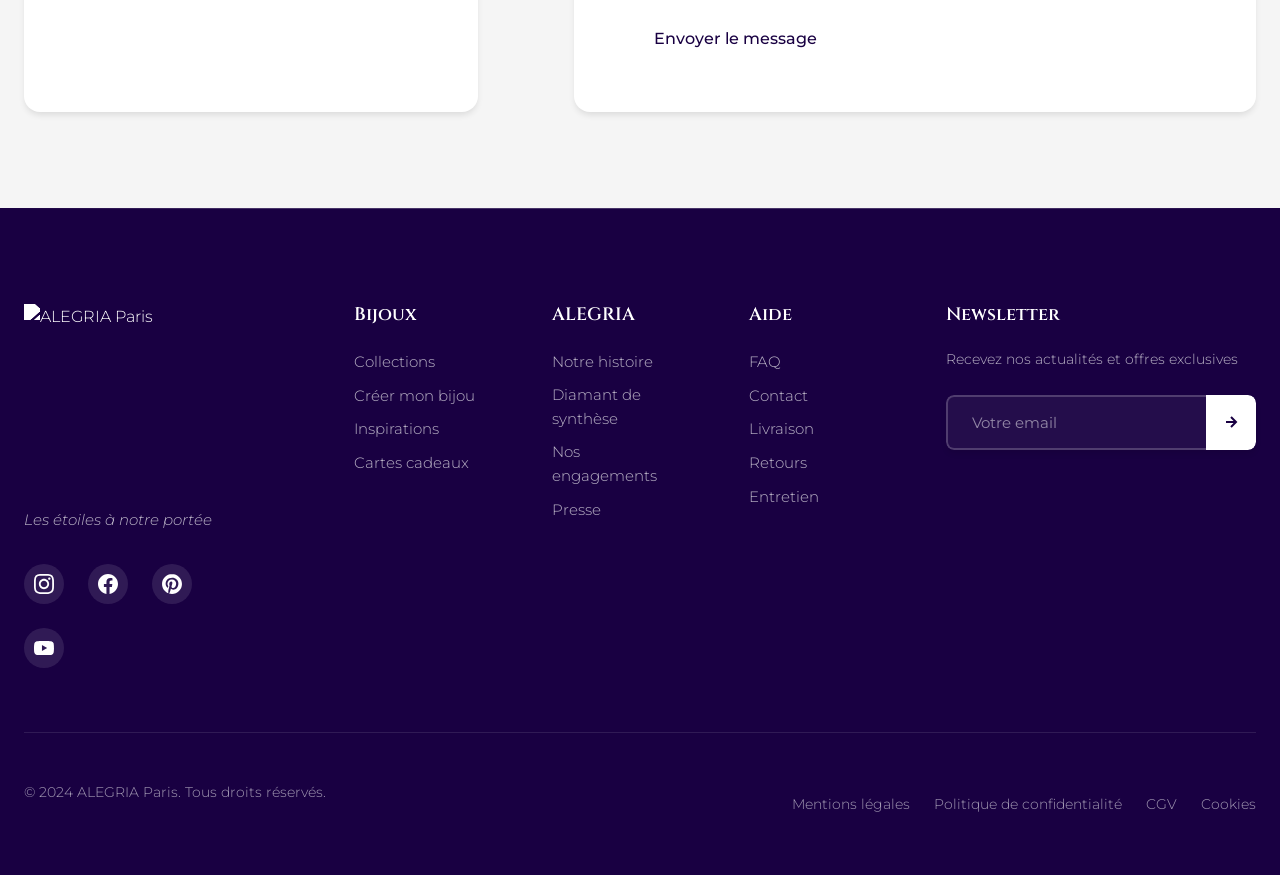
==== commit a59babd2: "[+] collection + produit" ====
--- a/index.html
+++ b/index.html
@@ -16,7 +16,7 @@
         <nav class="navbar">
             <div class="navbar__logo">
                 <a href="index.html">
-                    <img src="assets/images/LOGO/Logo blanc sur fond transparent.png" alt="ALEGRIA Paris" class="logo">
+                    <img src="image/LOGO/Logo blanc sur fond transparent.png" alt="ALEGRIA Paris" class="logo">
                 </a>
             </div>
             
@@ -32,7 +32,7 @@
                     <a href="#bijoux">Bijoux</a>
                     <ul class="dropdown__menu">
                         <li><a href="#collections">Collections ALEGRIA</a></li>
-                        <li><a href="pages/create.html">Créé ton bijou</a></li>
+                        <li><a href="#createur">Créé ton bijou</a></li>
                         <li><a href="#inspirations">Vos créations</a></li>
                         <li><a href="#offrir">Offrir</a></li>
                     </ul>
@@ -72,7 +72,7 @@
             <p class="hero__tagline">Les étoiles à notre portée</p>
             <div class="hero__cta">
                 <a href="#collections" class="btn btn--primary">Découvrir nos collections</a>
-                <a href="pages/create.html" class="btn btn--secondary">Créer mon bijou</a>
+                <a href="#createur" class="btn btn--secondary">Créer mon bijou</a>
             </div>
         </div>
         <div class="hero__scroll">
@@ -97,7 +97,7 @@
                 </div>
                 <div class="intro__visual">
                     <div class="diamond-showcase">
-                        <img src="assets/images/agencedaisy_alegria-photos_2025-06-06_1324/ALEGRIA-32.jpg" alt="Diamant ALEGRIA" class="diamond-showcase__image">
+                        <img src="image/agencedaisy_alegria-photos_2025-06-06_1324/ALEGRIA-32.jpg" alt="Diamant ALEGRIA" class="diamond-showcase__image">
                     </div>
                 </div>
             </div>
@@ -114,9 +114,9 @@
                 <!-- Collection 1 -->
                 <article class="collection-card">
                     <div class="collection-card__image">
-                        <img src="assets/images/wetransfer_retouche-photo_2025-08-04_0915/image00005.jpeg" alt="Collection" loading="lazy">
+                        <img src="image/wetransfer_retouche-photo_2025-08-04_0915/image00005.jpeg" alt="Collection" loading="lazy">
                         <div class="collection-card__overlay">
-                            <a href="#" class="btn btn--light">Découvrir</a>
+                            <a href="collections.html?collection=etoiles-eternelles" class="btn btn--light">Découvrir</a>
                         </div>
                     </div>
                     <div class="collection-card__content">
@@ -128,9 +128,9 @@
                 <!-- Collection 2 -->
                 <article class="collection-card">
                     <div class="collection-card__image">
-                        <img src="assets/images/wetransfer_retouche-photo_2025-08-04_0915/image00003.jpeg" alt="Collection" loading="lazy">
+                        <img src="image/wetransfer_retouche-photo_2025-08-04_0915/image00003.jpeg" alt="Collection" loading="lazy">
                         <div class="collection-card__overlay">
-                            <a href="#" class="btn btn--light">Découvrir</a>
+                            <a href="collections.html?collection=galaxie" class="btn btn--light">Découvrir</a>
                         </div>
                     </div>
                     <div class="collection-card__content">
@@ -142,9 +142,9 @@
                 <!-- Collection 3 -->
                 <article class="collection-card">
                     <div class="collection-card__image">
-                        <img src="assets/images/wetransfer_retouche-photo_2025-08-04_0915/image00001.jpeg" alt="Collection" loading="lazy">
+                        <img src="image/wetransfer_retouche-photo_2025-08-04_0915/image00001.jpeg" alt="Collection" loading="lazy">
                         <div class="collection-card__overlay">
-                            <a href="#" class="btn btn--light">Découvrir</a>
+                            <a href="collections.html?collection=constellation" class="btn btn--light">Découvrir</a>
                         </div>
                     </div>
                     <div class="collection-card__content">
@@ -166,7 +166,7 @@
 <section class="gifting" id="offrir">
     <div class="gifting__carousel">
         <!-- Slide 1 - Carte Cadeau -->
-        <div class="gifting__slide active" style="background-image: url('assets/images/agencedaisy_alegria-photos_2025-06-06_1324/ALEGRIA-33.jpg');">
+        <div class="gifting__slide active" style="background-image: url('image/agencedaisy_alegria-photos_2025-06-06_1324/ALEGRIA-33.jpg');">
             <div class="gifting__overlay"></div>
             <div class="container">
                 <div class="gifting__content">
@@ -187,7 +187,7 @@
         </div>
 
         <!-- Slide 2 - Carte du Ciel -->
-        <div class="gifting__slide" style="background-image: url('assets/images/agencedaisy_alegria-photos_2025-06-06_1324/ALEGRIA-35.jpg');">
+        <div class="gifting__slide" style="background-image: url('image/agencedaisy_alegria-photos_2025-06-06_1324/ALEGRIA-35.jpg');">
             <div class="gifting__overlay"></div>
             <div class="container">
                 <div class="gifting__content">
@@ -208,7 +208,7 @@
         </div>
 
         <!-- Slide 3 - Baptême d'Étoile -->
-        <div class="gifting__slide" style="background-image: url('assets/images/wetransfer_retouche-photo_2025-08-04_0915/image00006.jpeg');">
+        <div class="gifting__slide" style="background-image: url('image/wetransfer_retouche-photo_2025-08-04_0915/image00006.jpeg');">
             <div class="gifting__overlay"></div>
             <div class="container">
                 <div class="gifting__content">
@@ -318,7 +318,7 @@
         <div class="container">
             <div class="footer__content">
                 <div class="footer__column">
-                    <img src="assets/images/LOGO/Logo blanc sur fond transparent.png" alt="ALEGRIA Paris" class="footer__logo">
+                    <img src="image/LOGO/Logo blanc sur fond transparent.png" alt="ALEGRIA Paris" class="footer__logo">
                     <p class="footer__tagline">Les étoiles à notre portée</p>
                     <div class="footer__social">
                         <a href="#" aria-label="Instagram"><svg width="24" height="24"><use href="#icon-instagram"/></svg></a>
@@ -332,7 +332,7 @@
                     <h4 class="footer__title">Bijoux</h4>
                     <ul class="footer__links">
                         <li><a href="#collections">Collections</a></li>
-                        <li><a href="pages/create.html">Créer mon bijou</a></li>
+                        <li><a href="#createur">Créer mon bijou</a></li>
                         <li><a href="#inspirations">Inspirations</a></li>
                         <li><a href="#offrir">Cartes cadeaux</a></li>
                     </ul>
--- a/style.css
+++ b/style.css
@@ -131,8 +131,14 @@
   padding-bottom: 1rem;
 }
 .navbar__logo .logo {
-  height: 40px;
+  height: 56px;
   width: auto;
+}
+
+@media (max-width: 480px) {
+  .navbar__logo .logo {
+    height: 44px;
+  }
 }
 .navbar__toggle {
   display: none;
@@ -408,6 +414,212 @@
   margin-bottom: 4rem;
 }
 
+/* Collections page adjustments */
+.collections-listing {
+  padding: 4rem 0 6rem;
+}
+.collections-top {
+  display: flex;
+  flex-direction: column;
+  align-items: center;
+  gap: 1rem;
+  margin-bottom: 1rem;
+}
+.collections-filters {
+  display: flex;
+  gap: 1rem;
+  justify-content: center;
+  flex-wrap: wrap;
+}
+.collections-filters .btn {
+  padding: 0.75rem 1.5rem;
+  border-radius: 9999px;
+  font-size: 0.95rem;
+}
+
+/* ensure outline/primary combo looks like homepage */
+.btn--outline {
+  background-color: transparent;
+  color: #FFFFFF;
+  border: 2px solid rgba(255,255,255,0.12);
+}
+.btn--outline:hover {
+  background-color: rgba(255,255,255,0.06);
+}
+.btn--primary {
+  background-color: #FFFFFF;
+  color: #190042;
+}
+
+/* Dark banner for filters so white-outline buttons are visible */
+.collections-top {
+  width: 100%;
+  background: linear-gradient(135deg, #190042 0%, rgba(5,0,15,1) 100%);
+  padding: 1.25rem 1rem;
+  border-radius: 10px;
+}
+.collections-top .section-subtitle {
+  color: rgba(246, 221, 240, 0.95);
+  margin-bottom: 0.5rem;
+  font-size: 1rem;
+}
+
+/* place the grid on a white card to mimic e-commerce sites */
+.collections__grid {
+  background: #FFFFFF;
+  padding: 2rem;
+  border-radius: 12px;
+  margin-top: -2rem;
+  box-shadow: 0 10px 30px rgba(25,0,66,0.06);
+}
+
+/* product card styling closer to large retailers */
+.collection-card {
+  background: transparent;
+  border-radius: 6px;
+  overflow: visible;
+  box-shadow: none;
+}
+.collection-card__content {
+  padding: 1rem 0 0.5rem;
+}
+.collection-card__title {
+  font-size: 1rem;
+  color: #190042;
+}
+.collection-card__description {
+  color: #7a7a7a;
+  font-weight: 400;
+}
+.collection-card__image {
+  padding-top: 100%;
+  border-radius: 6px;
+  background: #fafafa;
+  overflow: hidden;
+}
+.collection-card__overlay {
+  background-color: rgba(25, 0, 66, 0.0);
+  opacity: 1;
+  display: flex;
+  align-items: flex-end;
+  justify-content: flex-end;
+  padding: 0.75rem;
+}
+.collection-card__overlay .btn {
+  padding: 0.5rem 0.75rem;
+  border-radius: 6px;
+}
+
+/* grid layout similar to retailers */
+@media (min-width: 768px) {
+  .collections__grid {
+    display: grid;
+    grid-template-columns: repeat(3, 1fr);
+    gap: 1.5rem;
+  }
+}
+@media (min-width: 1200px) {
+  .collections__grid {
+    grid-template-columns: repeat(4, 1fr);
+  }
+}
+
+/* Product detail page layout */
+.product-detail {
+  display: grid;
+  grid-template-columns: 1fr;
+  gap: 2rem;
+  margin: 3rem 0;
+}
+@media (min-width: 992px) {
+  .product-detail {
+    grid-template-columns: 1fr 1fr;
+    align-items: start;
+  }
+}
+.product-detail__media img {
+  width: 100%;
+  border-radius: 12px;
+  background: #fafafa;
+}
+.product-main-image {
+  overflow: hidden;
+  border-radius: 12px;
+}
+.product-main-image img {
+  display: block;
+  width: 100%;
+  transition: transform 0.25s ease;
+}
+.product-main-image img:hover {
+  transform: scale(1.05);
+}
+.product-thumbs {
+  display: flex;
+  gap: 0.5rem;
+  margin-top: 0.75rem;
+}
+.product-thumbs .thumb {
+  border: none;
+  background: transparent;
+  padding: 0;
+  width: 60px;
+  height: 60px;
+  border-radius: 6px;
+  overflow: hidden;
+  cursor: pointer;
+}
+.product-thumbs .thumb img { width:100%; height:100%; object-fit:cover; display:block; }
+
+.tabs-nav { display:flex; gap:0.5rem; margin-top:1.5rem; }
+.tab-btn { padding:0.5rem 1rem; border-radius:8px; border:1px solid rgba(25,0,66,0.08); background:#fff; cursor:pointer }
+.tab-btn.active { background:#190042; color:#fff; }
+.tab-panel { padding:1rem 0; }
+
+.recommendations { display:flex; gap:1rem; flex-wrap:wrap; margin-top:1rem; }
+.rec-card { width:120px; text-align:center; }
+.rec-card img { width:100%; border-radius:8px; display:block; }
+.rec-title { font-size:0.9rem; color:#190042; }
+.rec-price { font-weight:700; color:#190042; }
+
+.sort-select { padding:0.6rem 0.8rem; border-radius:8px; border:1px solid rgba(25,0,66,0.12); background:#fff }
+.collections-toolbar { display:flex; justify-content:space-between; align-items:center; gap:1rem; width:100%; max-width:1320px; margin:0 auto; }
+.collections-controls { display:flex; gap:1rem; align-items:center; }
+
+.product-detail__info h1 {
+  font-size: 2rem;
+  color: #190042;
+  margin-bottom: 0.5rem;
+}
+.product-detail__info .muted {
+  color: #9e7fb3;
+  margin-bottom: 1rem;
+}
+.product-detail__info .price {
+  font-size: 1.5rem;
+  color: #190042;
+  font-weight: 700;
+  margin-bottom: 1rem;
+}
+.product-actions {
+  display: flex;
+  gap: 1rem;
+  margin-top: 1.5rem;
+}
+
+/* Prevent fixed header from overlapping content on pages without full hero */
+main.product-page,
+main.page-collections {
+  padding-top: 80px; /* header height compensation */
+}
+
+/* Also ensure section titles respect header when navigating via anchors */
+.product-detail__info,
+.collections-listing {
+  scroll-margin-top: 80px;
+}
+
+
 .intro {
   padding: 6rem 0;
 }
@@ -1676,932 +1888,4 @@
     background: white !important;
     color: black !important;
   }
-}
-
-/* ============================================
-   JEWELRY CREATOR PAGE
-   ============================================ */
-
-/* Create Hero Section */
-.create-hero {
-  position: relative;
-  min-height: 50vh;
-  display: flex;
-  align-items: center;
-  justify-content: center;
-  background: linear-gradient(135deg, #190042 0%, #360066 100%);
-  overflow: hidden;
-  padding: 8rem 0 4rem;
-}
-
-.create-hero__stars {
-  position: absolute;
-  width: 100%;
-  height: 100%;
-  top: 0;
-  left: 0;
-  pointer-events: none;
-  opacity: 0.3;
-}
-
-.create-hero__content {
-  text-align: center;
-  color: #FFFFFF;
-  z-index: 1;
-}
-
-.create-hero__title {
-  font-family: "Cinzel", serif;
-  font-size: clamp(2rem, 5vw, 3.5rem);
-  margin-bottom: 1rem;
-  color: #FFFFFF;
-}
-
-.create-hero__subtitle {
-  font-size: clamp(1rem, 2vw, 1.25rem);
-  color: #E0D0FA;
-  font-weight: 300;
-}
-
-/* Jewelry Creator Section */
-.jewelry-creator {
-  padding: 5rem 0;
-  background: linear-gradient(to bottom, #FFFFFF 0%, #F9F7FD 100%);
-  overflow-x: hidden;
-  width: 100%;
-  max-width: 100vw;
-  box-sizing: border-box;
-}
-
-/* Progress Bar */
-.creator-progress {
-  margin-bottom: 4rem;
-}
-
-.creator-progress__bar {
-  width: 100%;
-  height: 4px;
-  background: #E0D0FA;
-  border-radius: 2px;
-  margin-bottom: 2rem;
-  overflow: hidden;
-}
-
-.creator-progress__fill {
-  height: 100%;
-  background: linear-gradient(90deg, #190042 0%, #500099 100%);
-  width: 20%;
-  transition: width 0.6s cubic-bezier(0.4, 0, 0.2, 1);
-}
-
-.creator-progress__steps {
-  display: flex;
-  justify-content: space-between;
-  gap: 1rem;
-}
-
-.creator-progress__step {
-  display: flex;
-  flex-direction: column;
-  align-items: center;
-  gap: 0.5rem;
-  flex: 1;
-  cursor: default;
-  transition: opacity 0.3s ease;
-  opacity: 0.5;
-}
-
-.creator-progress__step--active {
-  opacity: 1;
-}
-
-.creator-progress__step-number {
-  width: 40px;
-  height: 40px;
-  border-radius: 50%;
-  border: 2px solid #E0D0FA;
-  display: flex;
-  align-items: center;
-  justify-content: center;
-  font-family: "Cinzel", serif;
-  font-weight: 600;
-  color: #190042;
-  background: #FFFFFF;
-  transition: all 0.3s ease;
-}
-
-.creator-progress__step--active .creator-progress__step-number {
-  background: #190042;
-  color: #FFFFFF;
-  border-color: #190042;
-  transform: scale(1.1);
-}
-
-.creator-progress__step-label {
-  font-size: 0.875rem;
-  font-weight: 500;
-  color: #190042;
-  text-align: center;
-}
-
-/* Main Carousel */
-.creator-carousel {
-  position: relative;
-  overflow: hidden;
-  padding: 0 3rem;
-  margin-bottom: 4rem;
-  max-width: 100%;
-  width: 100%;
-}
-
-.creator-carousel__track {
-  display: flex;
-  transition: transform 0.4s ease-out;
-  will-change: transform;
-}
-
-.creator-carousel__slide {
-  min-width: 100%;
-  max-width: 100%;
-  width: 100%;
-  flex-shrink: 0;
-  opacity: 0;
-  transition: opacity 0.3s ease;
-  pointer-events: none;
-  box-sizing: border-box;
-}
-
-.creator-carousel__slide--active {
-  opacity: 1;
-  pointer-events: all;
-}
-
-.creator-carousel__nav {
-  position: absolute;
-  top: 50%;
-  transform: translateY(-50%);
-  width: 50px;
-  height: 50px;
-  border-radius: 50%;
-  background: #FFFFFF;
-  border: 2px solid #190042;
-  display: flex;
-  align-items: center;
-  justify-content: center;
-  cursor: pointer;
-  transition: all 0.3s ease;
-  z-index: 10;
-}
-
-.creator-carousel__nav:hover {
-  background: #190042;
-  color: #FFFFFF;
-  transform: translateY(-50%) scale(1.1);
-}
-
-.creator-carousel__nav:disabled {
-  opacity: 0.3;
-  cursor: not-allowed;
-  pointer-events: none;
-}
-
-.creator-carousel__nav--prev {
-  left: 0;
-}
-
-.creator-carousel__nav--next {
-  right: 0;
-}
-
-.creator-carousel__nav svg {
-  color: inherit;
-}
-
-/* Creator Slide Content */
-.creator-slide {
-  padding: 2rem;
-  background: #FFFFFF;
-  border-radius: 1rem;
-  box-shadow: 0 4px 20px rgba(25, 0, 66, 0.1);
-}
-
-.creator-slide__title {
-  font-family: "Cinzel", serif;
-  font-size: clamp(1.75rem, 3vw, 2.5rem);
-  color: #190042;
-  text-align: center;
-  margin-bottom: 0.5rem;
-}
-
-.creator-slide__description {
-  text-align: center;
-  color: #666666;
-  margin-bottom: 3rem;
-  font-size: 1.125rem;
-}
-
-/* Options Carousel (nested) */
-.options-carousel {
-  position: relative;
-  overflow: hidden;
-  padding: 0 3rem;
-}
-
-.options-carousel__track {
-  display: flex;
-  gap: 0;
-  transition: transform 0.5s cubic-bezier(0.4, 0, 0.2, 1);
-  padding: 1rem 0;
-  width: 100%;
-}
-
-.options-carousel__track--grid {
-  display: flex;
-  flex-direction: column;
-  align-items: center;
-  gap: 0;
-  padding: 1rem;
-}
-
-.options-carousel--grid {
-  padding: 0 3rem;
-}
-
-.options-carousel__nav {
-  position: absolute;
-  top: 50%;
-  transform: translateY(-50%);
-  width: 40px;
-  height: 40px;
-  border-radius: 50%;
-  background: #E0D0FA;
-  border: none;
-  display: flex;
-  align-items: center;
-  justify-content: center;
-  cursor: pointer;
-  transition: all 0.3s ease;
-  z-index: 5;
-}
-
-.options-carousel__nav:hover {
-  background: #190042;
-  color: #FFFFFF;
-}
-
-.options-carousel__nav--prev {
-  left: 0;
-}
-
-.options-carousel__nav--next {
-  right: 0;
-}
-
-.options-carousel--grid .options-carousel__nav {
-  display: none;
-}
-
-.options-carousel__guide {
-  display: inline-flex;
-  align-items: center;
-  gap: 0.5rem;
-  color: #190042;
-  font-weight: 500;
-  margin-top: 2rem;
-  padding: 0.75rem 1.5rem;
-  border: 1px solid #E0D0FA;
-  border-radius: 2rem;
-  transition: all 0.3s ease;
-  text-decoration: none;
-}
-
-.options-carousel__guide:hover {
-  background: #E0D0FA;
-  border-color: #190042;
-}
-
-/* Option Card */
-.option-card {
-  width: 100%;
-  max-width: 450px;
-  margin: 0 auto;
-  background: #FFFFFF;
-  border: 2px solid #E0D0FA;
-  border-radius: 1rem;
-  overflow: hidden;
-  cursor: pointer;
-  transition: all 0.4s cubic-bezier(0.4, 0, 0.2, 1);
-  position: relative;
-  flex-shrink: 0;
-}
-
-.option-card:hover {
-  transform: translateY(-8px);
-  box-shadow: 0 12px 40px rgba(25, 0, 66, 0.2);
-  border-color: #190042;
-}
-
-.option-card--active {
-  border-color: #190042;
-  border-width: 3px;
-  box-shadow: 0 8px 30px rgba(25, 0, 66, 0.25);
-}
-
-.option-card__image-wrapper {
-  position: relative;
-  width: 100%;
-  height: 280px;
-  overflow: hidden;
-  background: linear-gradient(135deg, #F9F7FD 0%, #E0D0FA 100%);
-}
-
-.option-card__image {
-  width: 100%;
-  height: 100%;
-  object-fit: cover;
-  transition: transform 0.6s ease;
-}
-
-.option-card:hover .option-card__image {
-  transform: scale(1.08);
-}
-
-.option-card__content {
-  padding: 1.5rem;
-}
-
-.option-card__title {
-  font-family: "Cinzel", serif;
-  font-size: 1.5rem;
-  color: #190042;
-  margin-bottom: 0.5rem;
-}
-
-.option-card__description {
-  color: #666666;
-  font-size: 0.95rem;
-  margin-bottom: 0;
-}
-
-.option-card__check {
-  position: absolute;
-  top: 1rem;
-  right: 1rem;
-  width: 40px;
-  height: 40px;
-  background: #190042;
-  border-radius: 50%;
-  display: flex;
-  align-items: center;
-  justify-content: center;
-  opacity: 0;
-  transform: scale(0);
-  transition: all 0.3s cubic-bezier(0.68, -0.55, 0.265, 1.55);
-}
-
-.option-card--active .option-card__check {
-  opacity: 1;
-  transform: scale(1);
-}
-width: 100%;
-  max-width: 300px;
-  height: auto;
-  padding: 2remrd--small {
-  min-width: auto;
-  height: auto;
-  padding: 1.5rem;
-  display: flex;
-  flex-direction: column;
-  align-items: center;
-  justify-content: center;
-  gap: 0.5rem;
-}
-
-.option-card--small .option-card__content {
-  padding: 0;
-  text-align: center;
-}
-
-.option-card--small .option-card__title {
-  font-size: 1.5rem;
-  margin-bottom: 0.25rem;
-}
-
-.option-card--small .option-card__description {
-  font-size: 0.875rem;
-}
-
-.option-card--small .option-card__check {
-  position: static;
-  margin-top: 0.5rem;
-  width: 32px;
-  height: 32px;
-}
-
-/* Sizes Grid */
-.sizes-grid {
-  width: 100%;
-  display: flex;
-  flex-direction: column;
-  align-items: center;
-  gap: 2rem;
-}
-
-.sizes-grid__container {
-  display: grid;
-  grid-template-columns: repeat(4, 1fr);
-  gap: 1.5rem;
-  width: 100%;
-  max-width: 900px;
-}
-
-.option-card--size {
-  width: 100%;
-  max-width: none;
-  padding: 2rem 1.5rem;
-  display: flex;
-  flex-direction: column;
-  align-items: center;
-  justify-content: center;
-  gap: 0.5rem;
-  background: #FFFFFF;
-  border: 2px solid #E0D0FA;
-  border-radius: 1rem;
-  cursor: pointer;
-  transition: all 0.3s ease;
-  position: relative;
-}
-
-.option-card--size:hover {
-  transform: translateY(-4px);
-  box-shadow: 0 8px 25px rgba(25, 0, 66, 0.15);
-  border-color: #190042;
-}
-
-.option-card--size.option-card--active {
-  border-color: #190042;
-  border-width: 3px;
-  background: linear-gradient(135deg, #F9F7FD 0%, #E0D0FA 100%);
-  box-shadow: 0 6px 20px rgba(25, 0, 66, 0.2);
-}
-
-.option-card--size .option-card__content {
-  padding: 0;
-  text-align: center;
-}
-
-.option-card--size .option-card__title {
-  font-size: 2rem;
-  margin-bottom: 0.25rem;
-  color: #190042;
-}
-
-.option-card--size .option-card__description {
-  font-size: 0.875rem;
-  color: #666666;
-  margin-bottom: 0;
-}
-
-.option-card--size .option-card__check {
-  position: absolute;
-  top: 0.75rem;
-  right: 0.75rem;
-  width: 32px;
-  height: 32px;
-  background: #190042;
-  border-radius: 50%;
-  display: flex;
-  align-items: center;
-  justify-content: center;
-  opacity: 0;
-  transform: scale(0);
-  transition: all 0.3s cubic-bezier(0.68, -0.55, 0.265, 1.55);
-}
-
-.option-card--size.option-card--active .option-card__check {
-  opacity: 1;
-  transform: scale(1);
-}
-
-.sizes-grid__guide {
-  display: inline-flex;
-  align-items: center;
-  gap: 0.5rem;
-  color: #190042;
-  font-weight: 500;
-  padding: 0.75rem 1.5rem;
-  border: 1px solid #E0D0FA;
-  border-radius: 2rem;
-  transition: all 0.3s ease;
-  text-decoration: none;
-}
-
-.sizes-grid__guide:hover {
-  background: #E0D0FA;
-  border-color: #190042;
-}
-
-/* Creator Summary */
-.creator-summary {
-  background: linear-gradient(135deg, #190042 0%, #360066 100%);
-  border-radius: 1rem;
-  padding: 3rem;
-  display: flex;
-  justify-content: space-between;
-  align-items: center;
-  gap: 3rem;
-  box-shadow: 0 8px 30px rgba(25, 0, 66, 0.3);
-}
-
-.creator-summary__content {
-  flex: 1;
-}
-
-.creator-summary__title {
-  font-family: "Cinzel", serif;
-  font-size: 2rem;
-  color: #FFFFFF;
-  margin-bottom: 1.5rem;
-}
-
-.creator-summary__selections {
-  display: grid;
-  grid-template-columns: repeat(auto-fit, minmax(200px, 1fr));
-  gap: 1rem;
-}
-
-.creator-summary__item {
-  display: flex;
-  flex-direction: column;
-  gap: 0.25rem;
-}
-
-.creator-summary__label {
-  font-size: 0.875rem;
-  color: #E0D0FA;
-  font-weight: 500;
-  text-transform: uppercase;
-  letter-spacing: 0.05em;
-}
-
-.creator-summary__value {
-  font-size: 1.125rem;
-  color: #FFFFFF;
-  font-weight: 500;
-}
-
-.creator-summary__cta {
-  flex-shrink: 0;
-  padding: 1.25rem 2.5rem;
-  font-size: 1.125rem;
-  display: inline-flex;
-  align-items: center;
-  gap: 0.75rem;
-  white-space: nowrap;
-}
-
-.creator-summary__cta:disabled {
-  opacity: 0.5;
-  cursor: not-allowed;
-  pointer-events: none;
-}
-
-/* Responsive Design */
-@media (max-width: 1024px) {
-  .option-card {
-    max-width: 100%;
-  }
-
-  .creator-carousel {
-    padding: 0 2rem;
-  }
-
-  .creator-carousel__nav {
-    width: 44px;
-    height: 44px;
-  }
-
-  .creator-carousel__nav--prev {
-    left: 0.25rem;
-  }
-
-  .creator-carousel__nav--next {
-    right: 0.25rem;
-  }
-
-  .options-carousel {
-    padding: 0 2rem;
-  }
-
-  .options-carousel__nav {
-    width: 36px;
-    height: 36px;
-  }
-
-  .options-carousel__nav--prev {
-    left: 0.25rem;
-  }
-
-  .options-carousel__nav--next {
-    right: 0.25rem;
-  }
-
-  .sizes-grid__container {
-    grid-template-columns: repeat(3, 1fr);
-    gap: 1.25rem;
-  }
-}
-
-@media (max-width: 768px) {
-  .create-hero {
-    min-height: 40vh;
-    padding: 6rem 0 3rem;
-  }
-
-  .jewelry-creator {
-    padding: 2rem 0;
-  }
-
-  .creator-progress__steps {
-    gap: 0.5rem;
-  }
-
-  .creator-progress__step-number {
-    width: 32px;
-    height: 32px;
-    font-size: 0.875rem;
-  }
-
-  .creator-progress__step-label {
-    font-size: 0.75rem;
-  }
-
-  .creator-carousel {
-    padding: 0 1rem;
-  }
-
-  .creator-carousel__nav {
-    width: 36px;
-    height: 36px;
-  }
-
-  .creator-carousel__nav--prev {
-    left: 0;
-  }
-
-  .creator-carousel__nav--next {
-    right: 0;
-  }
-
-  .creator-slide {
-    padding: 1rem;
-  }
-
-  .options-carousel {
-    padding: 0 1rem;
-  }
-
-  .options-carousel__nav {
-    width: 32px;
-    height: 32px;
-  }
-
-  .options-carousel__nav--prev {
-    left: 0;
-  }
-
-  .options-carousel__nav--next {
-    right: 0;
-  }
-
-  .options-carousel__track {
-    gap: 0;
-  }
-
-  .options-carousel__track--grid {
-    gap: 0;
-  }
-
-  .option-card {
-    max-width: 100%;
-  }
-
-  .creator-slide {
-    padding: 1rem;
-  }
-
-  .creator-slide__title {
-    font-size: 1.5rem;
-    margin-bottom: 0.5rem;
-  }
-
-  .creator-slide__description {
-    font-size: 0.95rem;
-    margin-bottom: 2rem;
-  }
-
-  .option-card__image-wrapper {
-    height: 200px;
-  }
-
-  .option-card__content {
-    padding: 1rem;
-  }
-
-  .option-card__title {
-    font-size: 1.25rem;
-  }
-
-  .sizes-grid__container {
-    grid-template-columns: repeat(2, 1fr);
-    gap: 1rem;
-  }
-
-  .option-card--size {
-    padding: 1.5rem 1rem;
-  }
-
-  .option-card--size .option-card__title {
-    font-size: 1.5rem;
-  }
-
-  .creator-summary {
-    flex-direction: column;
-    padding: 2rem;
-    gap: 2rem;
-  }
-
-  .creator-summary__title {
-    font-size: 1.5rem;
-    margin-bottom: 1rem;
-  }
-
-  .creator-summary__selections {
-    grid-template-columns: 1fr;
-    gap: 0.75rem;
-  }
-
-  .creator-summary__cta {
-    width: 100%;
-    justify-content: center;
-    padding: 1rem 2rem;
-  }
-}
-
-@media (max-width: 480px) {
-  .jewelry-creator {
-    padding: 2rem 0;
-  }
-
-  .creator-carousel {
-    padding: 0 1rem;
-    margin-bottom: 2rem;
-  }
-
-  .creator-carousel__nav {
-    width: 32px;
-    height: 32px;
-  }
-
-  .creator-carousel__nav--prev {
-    left: 0;
-  }
-
-  .creator-carousel__nav--next {
-    right: 0;
-  }
-
-  .options-carousel {
-    padding: 0 1rem;
-  }
-
-  .options-carousel__nav {
-    width: 28px;
-    height: 28px;
-  }
-
-  .options-carousel__nav--prev {
-    left: 0;
-  }
-
-  .options-carousel__nav--next {
-    right: 0;
-  }
-
-  .creator-slide {
-    padding: 0.75rem;
-    border-radius: 0.75rem;
-  }
-
-  .creator-slide__title {
-    font-size: 1.25rem;
-  }
-
-  .creator-slide__description {
-    font-size: 0.875rem;
-    margin-bottom: 1.5rem;
-  }
-
-  .option-card__image-wrapper {
-    height: 180px;
-  }
-
-  .option-card__content {
-    padding: 0.875rem;
-  }
-
-  .option-card__title {
-    font-size: 1.125rem;
-  }
-
-  .option-card__description {
-    font-size: 0.8125rem;
-  }
-
-  .option-card {
-    max-width: 100%;
-  }
-
-  .sizes-grid__container {
-    grid-template-columns: repeat(2, 1fr);
-    gap: 0.65rem;
-  }
-
-  .option-card--size {
-    padding: 1rem 0.65rem;
-  }
-
-  .option-card--size .option-card__title {
-    font-size: 1.125rem;
-  }
-
-  .option-card--size .option-card__description {
-    font-size: 0.7rem;
-  }
-
-  .creator-progress__step-label {
-    display: none;
-  }
-}
-
-/* Très petits écrans (mobiles < 375px) */
-@media (max-width: 375px) {
-  .jewelry-creator {
-    padding: 1.5rem 0;
-  }
-
-  .creator-carousel {
-    padding: 0 0.5rem;
-  }
-
-  .creator-carousel__nav {
-    width: 28px;
-    height: 28px;
-    font-size: 0.875rem;
-  }
-
-  .options-carousel {
-    padding: 0 0.5rem;
-  }
-
-  .options-carousel__nav {
-    width: 24px;
-    height: 24px;
-    font-size: 0.75rem;
-  }
-
-  .creator-slide {
-    padding: 0.5rem;
-  }
-
-  .creator-slide__title {
-    font-size: 1.125rem;
-  }
-
-  .creator-slide__description {
-    font-size: 0.8125rem;
-    margin-bottom: 1rem;
-  }
-
-  .option-card__image-wrapper {
-    height: 160px;
-  }
-
-  .option-card__content {
-    padding: 0.75rem;
-  }
-
-  .sizes-grid__container {
-    gap: 0.5rem;
-  }
-
-  .option-card--size {
-    padding: 0.875rem 0.5rem;
-  }
-
-  .option-card--size .option-card__title {
-    font-size: 1rem;
-  }
-}
-
-/*# sourceMappingURL=style.css.map */+}/*# sourceMappingURL=style.css.map */
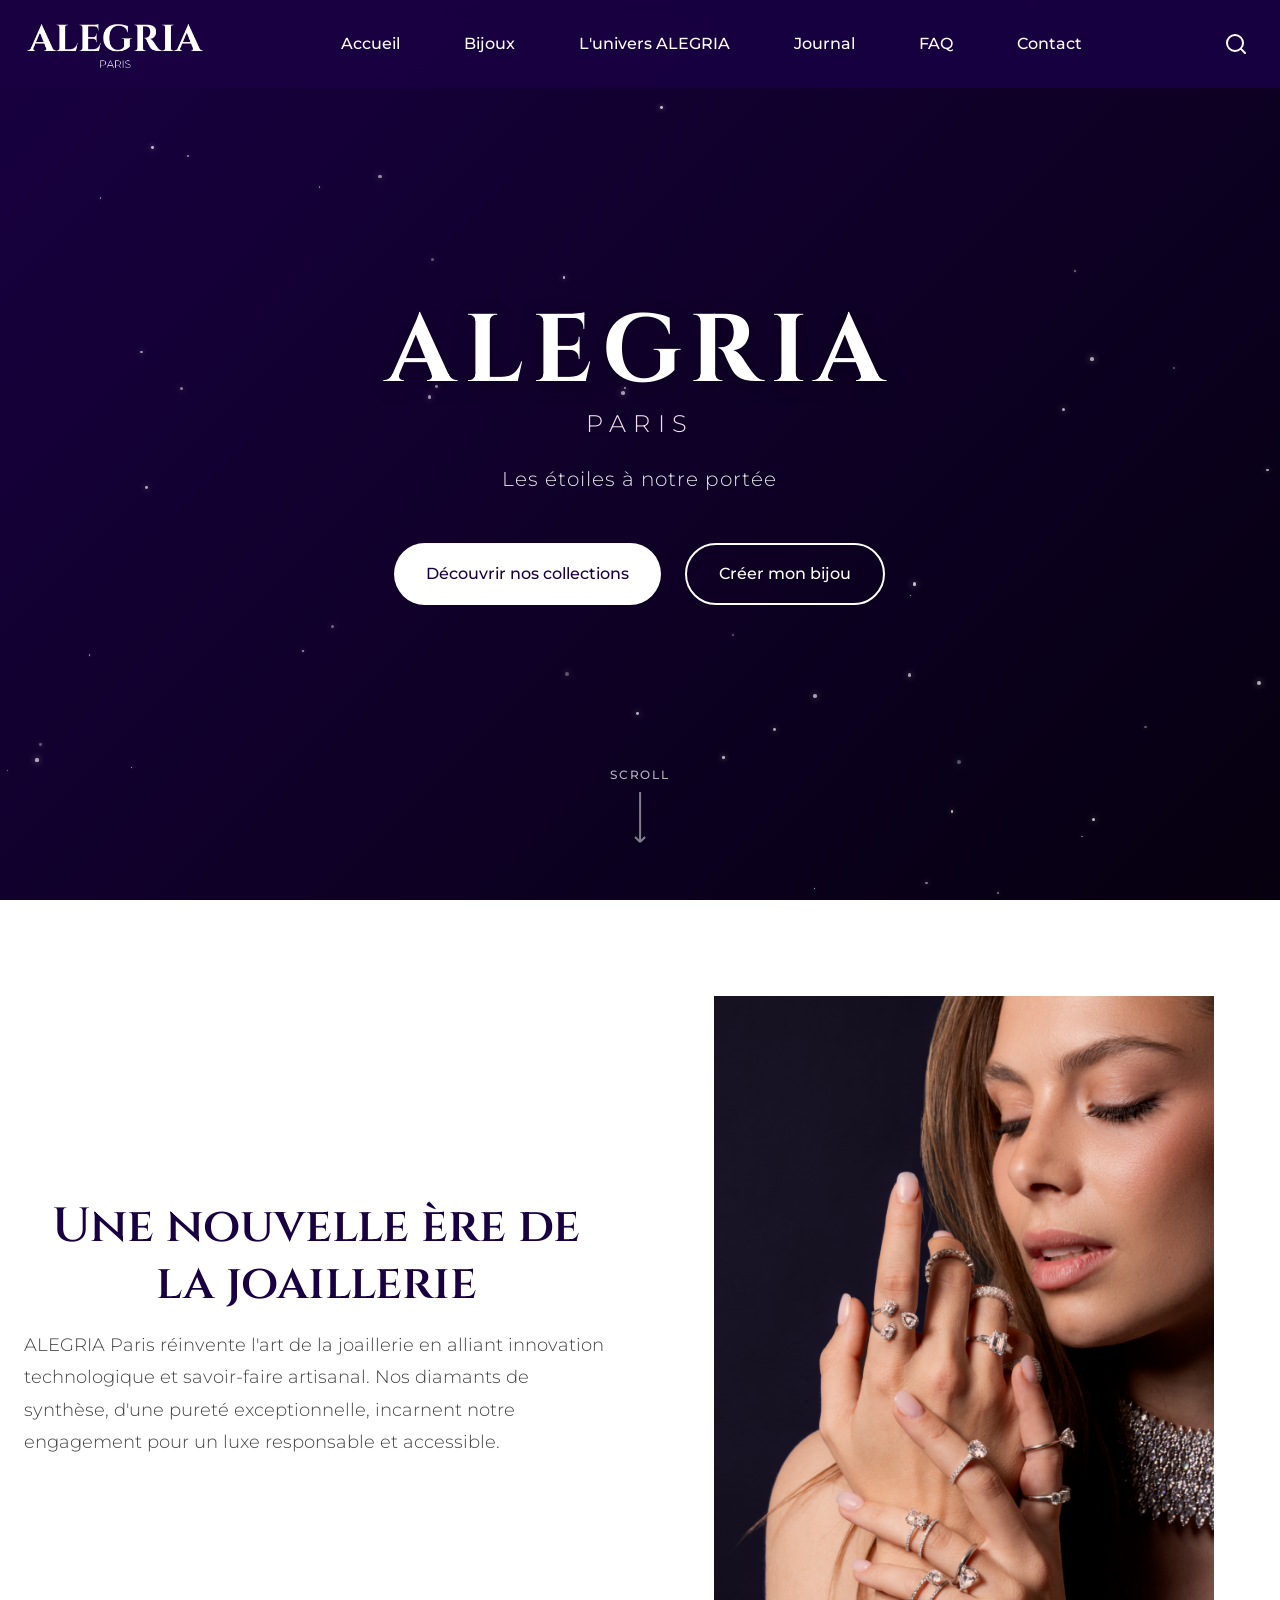
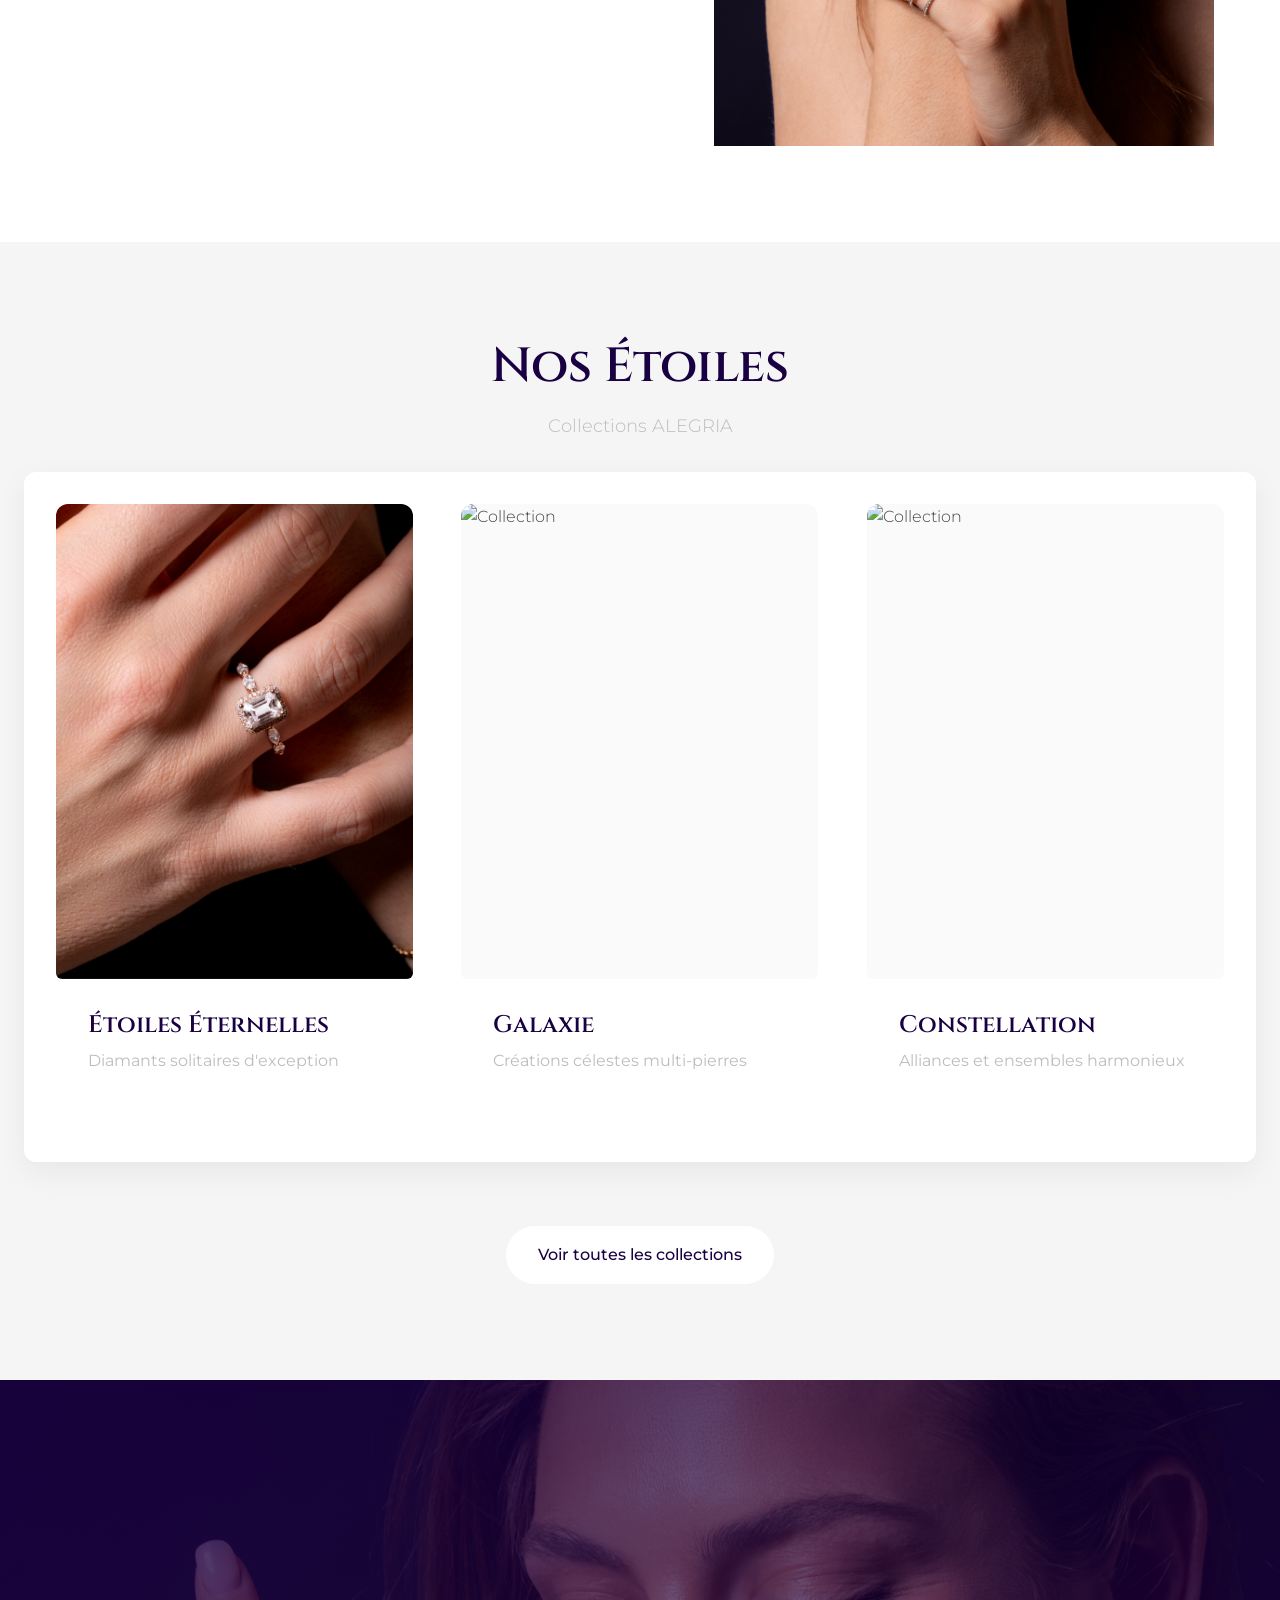
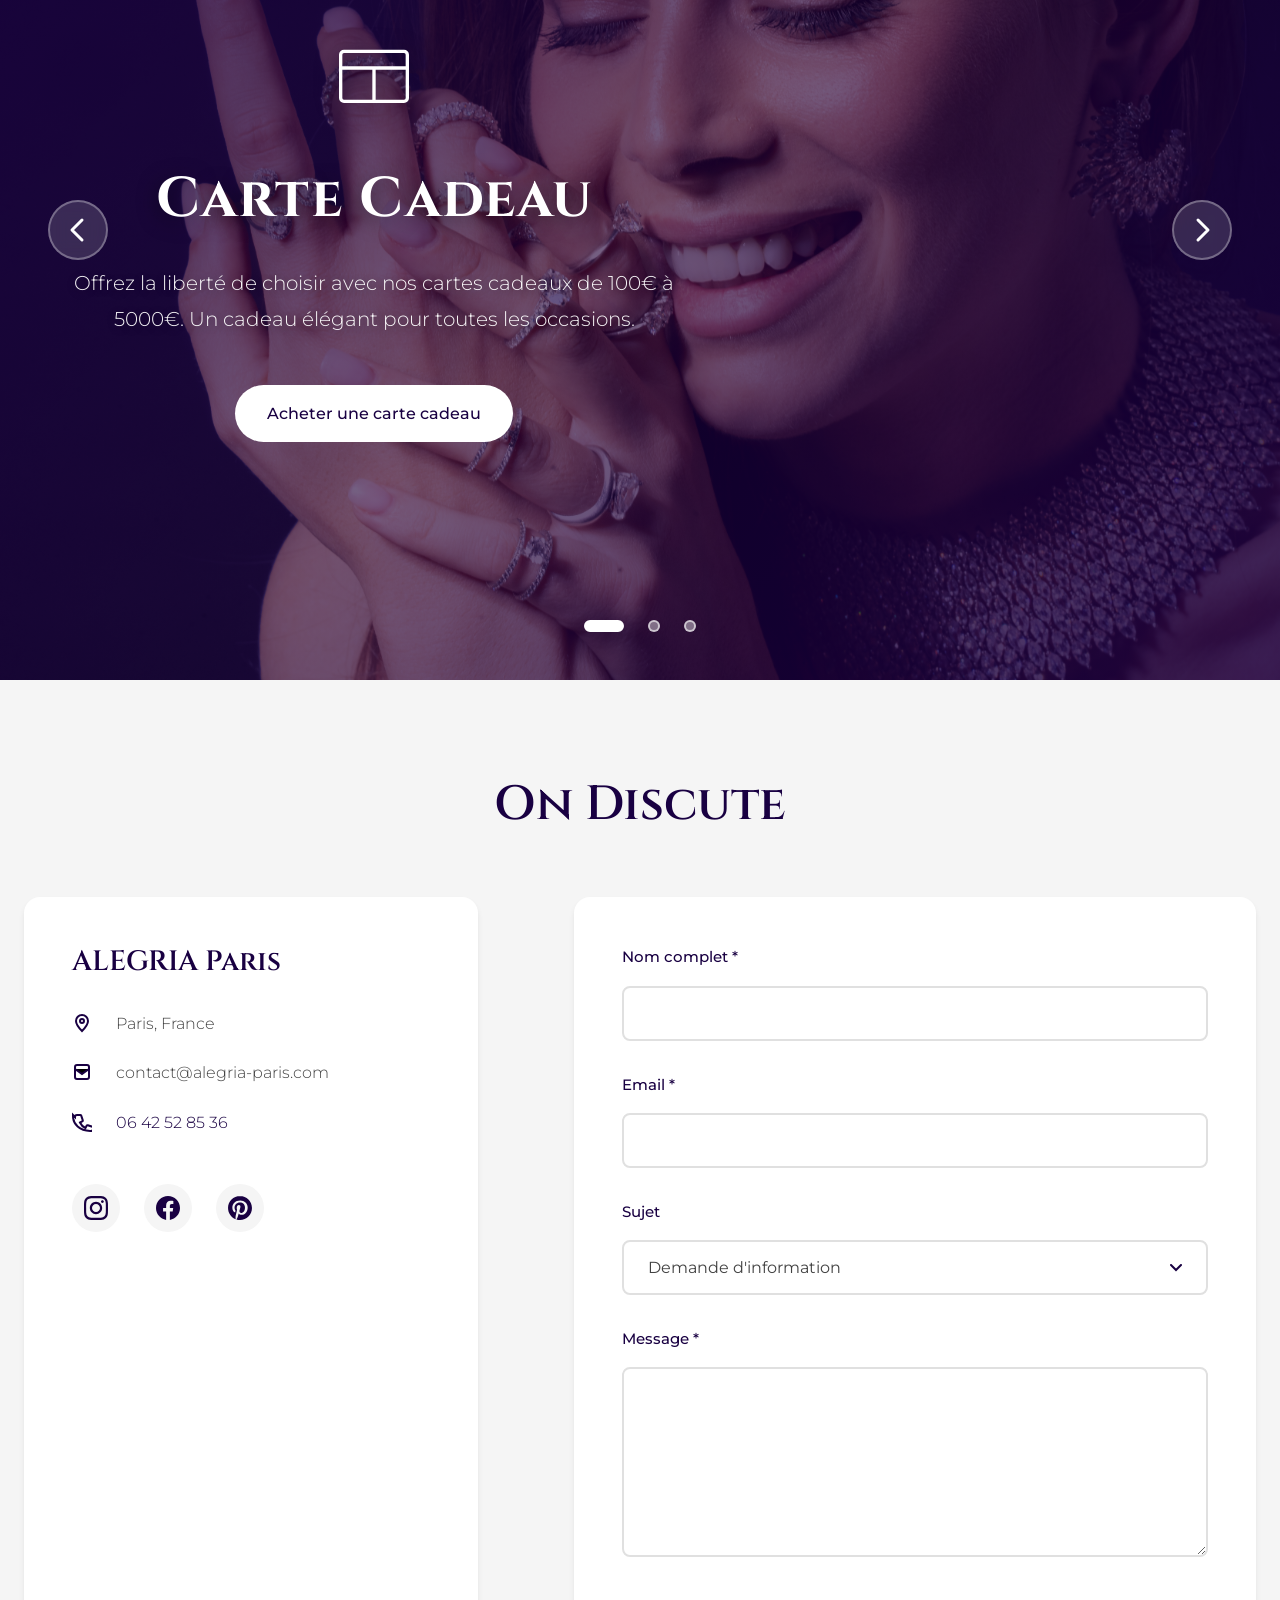
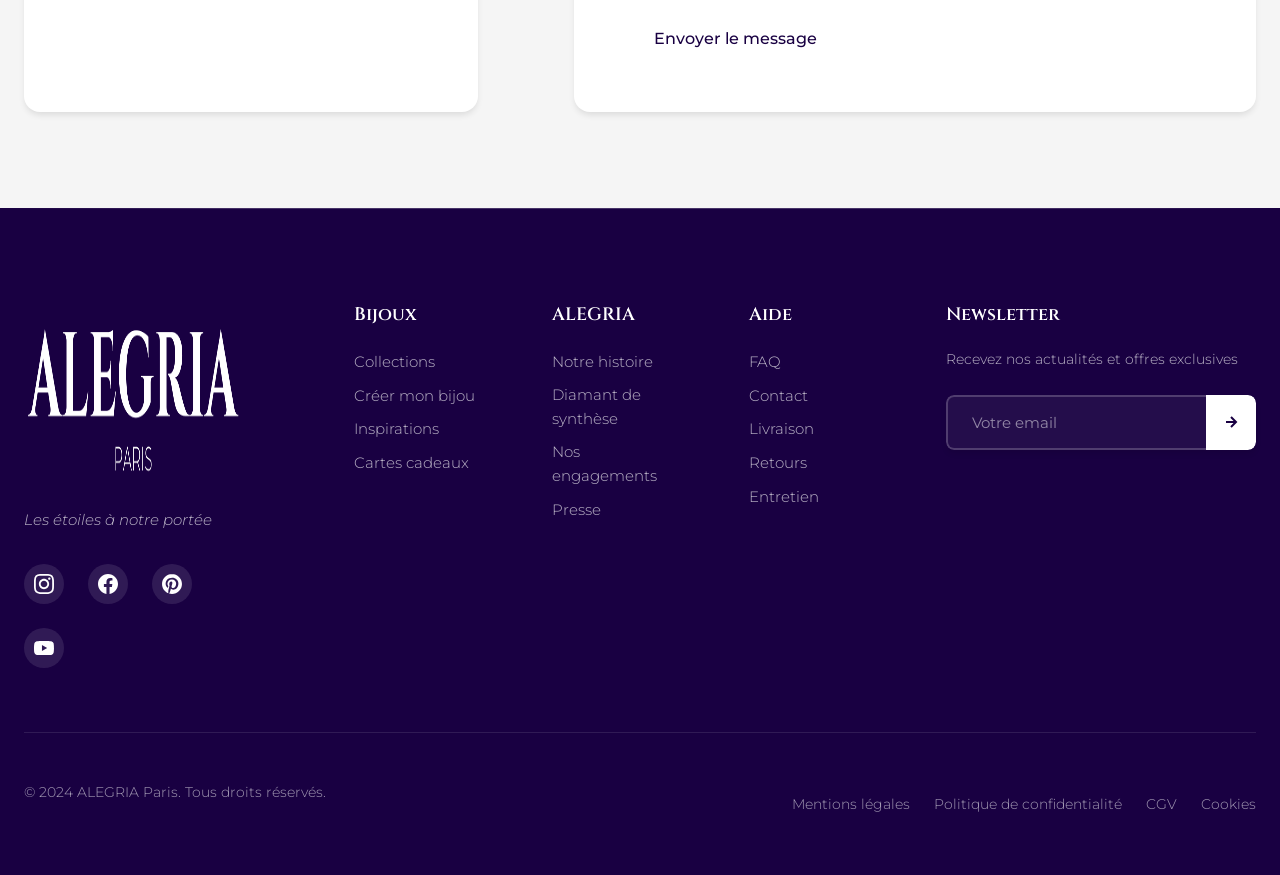
==== commit 90c58620: "Merge pull request #2 from BRUT-IV-CE/collections [+] collection + produit" ====
--- a/index.html
+++ b/index.html
@@ -16,7 +16,7 @@
         <nav class="navbar">
             <div class="navbar__logo">
                 <a href="index.html">
-                    <img src="image/LOGO/Logo blanc sur fond transparent.png" alt="ALEGRIA Paris" class="logo">
+                    <img src="assets/images/LOGO/Logo blanc sur fond transparent.png" alt="ALEGRIA Paris" class="logo">
                 </a>
             </div>
             
@@ -32,7 +32,7 @@
                     <a href="#bijoux">Bijoux</a>
                     <ul class="dropdown__menu">
                         <li><a href="#collections">Collections ALEGRIA</a></li>
-                        <li><a href="#createur">Créé ton bijou</a></li>
+                        <li><a href="pages/create.html">Créé ton bijou</a></li>
                         <li><a href="#inspirations">Vos créations</a></li>
                         <li><a href="#offrir">Offrir</a></li>
                     </ul>
@@ -72,7 +72,7 @@
             <p class="hero__tagline">Les étoiles à notre portée</p>
             <div class="hero__cta">
                 <a href="#collections" class="btn btn--primary">Découvrir nos collections</a>
-                <a href="#createur" class="btn btn--secondary">Créer mon bijou</a>
+                <a href="pages/create.html" class="btn btn--secondary">Créer mon bijou</a>
             </div>
         </div>
         <div class="hero__scroll">
@@ -97,7 +97,7 @@
                 </div>
                 <div class="intro__visual">
                     <div class="diamond-showcase">
-                        <img src="image/agencedaisy_alegria-photos_2025-06-06_1324/ALEGRIA-32.jpg" alt="Diamant ALEGRIA" class="diamond-showcase__image">
+                        <img src="assets/images/agencedaisy_alegria-photos_2025-06-06_1324/ALEGRIA-32.jpg" alt="Diamant ALEGRIA" class="diamond-showcase__image">
                     </div>
                 </div>
             </div>
@@ -114,7 +114,7 @@
                 <!-- Collection 1 -->
                 <article class="collection-card">
                     <div class="collection-card__image">
-                        <img src="image/wetransfer_retouche-photo_2025-08-04_0915/image00005.jpeg" alt="Collection" loading="lazy">
+                        <img src="assets/images/wetransfer_retouche-photo_2025-08-04_0915/image00005.jpeg" alt="Collection" loading="lazy">
                         <div class="collection-card__overlay">
                             <a href="collections.html?collection=etoiles-eternelles" class="btn btn--light">Découvrir</a>
                         </div>
@@ -128,7 +128,7 @@
                 <!-- Collection 2 -->
                 <article class="collection-card">
                     <div class="collection-card__image">
-                        <img src="image/wetransfer_retouche-photo_2025-08-04_0915/image00003.jpeg" alt="Collection" loading="lazy">
+                        <img src="assets/images/wetransfer_retouche-photo_2025-08-04_0915/image00003.jpeg" alt="Collection" loading="lazy">
                         <div class="collection-card__overlay">
                             <a href="collections.html?collection=galaxie" class="btn btn--light">Découvrir</a>
                         </div>
@@ -142,7 +142,7 @@
                 <!-- Collection 3 -->
                 <article class="collection-card">
                     <div class="collection-card__image">
-                        <img src="image/wetransfer_retouche-photo_2025-08-04_0915/image00001.jpeg" alt="Collection" loading="lazy">
+                        <img src="assets/images/wetransfer_retouche-photo_2025-08-04_0915/image00001.jpeg" alt="Collection" loading="lazy">
                         <div class="collection-card__overlay">
                             <a href="collections.html?collection=constellation" class="btn btn--light">Découvrir</a>
                         </div>
@@ -166,7 +166,7 @@
 <section class="gifting" id="offrir">
     <div class="gifting__carousel">
         <!-- Slide 1 - Carte Cadeau -->
-        <div class="gifting__slide active" style="background-image: url('image/agencedaisy_alegria-photos_2025-06-06_1324/ALEGRIA-33.jpg');">
+        <div class="gifting__slide active" style="background-image: url('assets/images/agencedaisy_alegria-photos_2025-06-06_1324/ALEGRIA-33.jpg');">
             <div class="gifting__overlay"></div>
             <div class="container">
                 <div class="gifting__content">
@@ -187,7 +187,7 @@
         </div>
 
         <!-- Slide 2 - Carte du Ciel -->
-        <div class="gifting__slide" style="background-image: url('image/agencedaisy_alegria-photos_2025-06-06_1324/ALEGRIA-35.jpg');">
+        <div class="gifting__slide" style="background-image: url('assets/images/agencedaisy_alegria-photos_2025-06-06_1324/ALEGRIA-35.jpg');">
             <div class="gifting__overlay"></div>
             <div class="container">
                 <div class="gifting__content">
@@ -208,7 +208,7 @@
         </div>
 
         <!-- Slide 3 - Baptême d'Étoile -->
-        <div class="gifting__slide" style="background-image: url('image/wetransfer_retouche-photo_2025-08-04_0915/image00006.jpeg');">
+        <div class="gifting__slide" style="background-image: url('assets/images/wetransfer_retouche-photo_2025-08-04_0915/image00006.jpeg');">
             <div class="gifting__overlay"></div>
             <div class="container">
                 <div class="gifting__content">
@@ -318,7 +318,7 @@
         <div class="container">
             <div class="footer__content">
                 <div class="footer__column">
-                    <img src="image/LOGO/Logo blanc sur fond transparent.png" alt="ALEGRIA Paris" class="footer__logo">
+                    <img src="assets/images/LOGO/Logo blanc sur fond transparent.png" alt="ALEGRIA Paris" class="footer__logo">
                     <p class="footer__tagline">Les étoiles à notre portée</p>
                     <div class="footer__social">
                         <a href="#" aria-label="Instagram"><svg width="24" height="24"><use href="#icon-instagram"/></svg></a>
@@ -332,7 +332,7 @@
                     <h4 class="footer__title">Bijoux</h4>
                     <ul class="footer__links">
                         <li><a href="#collections">Collections</a></li>
-                        <li><a href="#createur">Créer mon bijou</a></li>
+                        <li><a href="pages/create.html">Créer mon bijou</a></li>
                         <li><a href="#inspirations">Inspirations</a></li>
                         <li><a href="#offrir">Cartes cadeaux</a></li>
                     </ul>
--- a/style.css
+++ b/style.css
@@ -1888,4 +1888,932 @@
     background: white !important;
     color: black !important;
   }
-}/*# sourceMappingURL=style.css.map */+}
+
+/* ============================================
+   JEWELRY CREATOR PAGE
+   ============================================ */
+
+/* Create Hero Section */
+.create-hero {
+  position: relative;
+  min-height: 50vh;
+  display: flex;
+  align-items: center;
+  justify-content: center;
+  background: linear-gradient(135deg, #190042 0%, #360066 100%);
+  overflow: hidden;
+  padding: 8rem 0 4rem;
+}
+
+.create-hero__stars {
+  position: absolute;
+  width: 100%;
+  height: 100%;
+  top: 0;
+  left: 0;
+  pointer-events: none;
+  opacity: 0.3;
+}
+
+.create-hero__content {
+  text-align: center;
+  color: #FFFFFF;
+  z-index: 1;
+}
+
+.create-hero__title {
+  font-family: "Cinzel", serif;
+  font-size: clamp(2rem, 5vw, 3.5rem);
+  margin-bottom: 1rem;
+  color: #FFFFFF;
+}
+
+.create-hero__subtitle {
+  font-size: clamp(1rem, 2vw, 1.25rem);
+  color: #E0D0FA;
+  font-weight: 300;
+}
+
+/* Jewelry Creator Section */
+.jewelry-creator {
+  padding: 5rem 0;
+  background: linear-gradient(to bottom, #FFFFFF 0%, #F9F7FD 100%);
+  overflow-x: hidden;
+  width: 100%;
+  max-width: 100vw;
+  box-sizing: border-box;
+}
+
+/* Progress Bar */
+.creator-progress {
+  margin-bottom: 4rem;
+}
+
+.creator-progress__bar {
+  width: 100%;
+  height: 4px;
+  background: #E0D0FA;
+  border-radius: 2px;
+  margin-bottom: 2rem;
+  overflow: hidden;
+}
+
+.creator-progress__fill {
+  height: 100%;
+  background: linear-gradient(90deg, #190042 0%, #500099 100%);
+  width: 20%;
+  transition: width 0.6s cubic-bezier(0.4, 0, 0.2, 1);
+}
+
+.creator-progress__steps {
+  display: flex;
+  justify-content: space-between;
+  gap: 1rem;
+}
+
+.creator-progress__step {
+  display: flex;
+  flex-direction: column;
+  align-items: center;
+  gap: 0.5rem;
+  flex: 1;
+  cursor: default;
+  transition: opacity 0.3s ease;
+  opacity: 0.5;
+}
+
+.creator-progress__step--active {
+  opacity: 1;
+}
+
+.creator-progress__step-number {
+  width: 40px;
+  height: 40px;
+  border-radius: 50%;
+  border: 2px solid #E0D0FA;
+  display: flex;
+  align-items: center;
+  justify-content: center;
+  font-family: "Cinzel", serif;
+  font-weight: 600;
+  color: #190042;
+  background: #FFFFFF;
+  transition: all 0.3s ease;
+}
+
+.creator-progress__step--active .creator-progress__step-number {
+  background: #190042;
+  color: #FFFFFF;
+  border-color: #190042;
+  transform: scale(1.1);
+}
+
+.creator-progress__step-label {
+  font-size: 0.875rem;
+  font-weight: 500;
+  color: #190042;
+  text-align: center;
+}
+
+/* Main Carousel */
+.creator-carousel {
+  position: relative;
+  overflow: hidden;
+  padding: 0 3rem;
+  margin-bottom: 4rem;
+  max-width: 100%;
+  width: 100%;
+}
+
+.creator-carousel__track {
+  display: flex;
+  transition: transform 0.4s ease-out;
+  will-change: transform;
+}
+
+.creator-carousel__slide {
+  min-width: 100%;
+  max-width: 100%;
+  width: 100%;
+  flex-shrink: 0;
+  opacity: 0;
+  transition: opacity 0.3s ease;
+  pointer-events: none;
+  box-sizing: border-box;
+}
+
+.creator-carousel__slide--active {
+  opacity: 1;
+  pointer-events: all;
+}
+
+.creator-carousel__nav {
+  position: absolute;
+  top: 50%;
+  transform: translateY(-50%);
+  width: 50px;
+  height: 50px;
+  border-radius: 50%;
+  background: #FFFFFF;
+  border: 2px solid #190042;
+  display: flex;
+  align-items: center;
+  justify-content: center;
+  cursor: pointer;
+  transition: all 0.3s ease;
+  z-index: 10;
+}
+
+.creator-carousel__nav:hover {
+  background: #190042;
+  color: #FFFFFF;
+  transform: translateY(-50%) scale(1.1);
+}
+
+.creator-carousel__nav:disabled {
+  opacity: 0.3;
+  cursor: not-allowed;
+  pointer-events: none;
+}
+
+.creator-carousel__nav--prev {
+  left: 0;
+}
+
+.creator-carousel__nav--next {
+  right: 0;
+}
+
+.creator-carousel__nav svg {
+  color: inherit;
+}
+
+/* Creator Slide Content */
+.creator-slide {
+  padding: 2rem;
+  background: #FFFFFF;
+  border-radius: 1rem;
+  box-shadow: 0 4px 20px rgba(25, 0, 66, 0.1);
+}
+
+.creator-slide__title {
+  font-family: "Cinzel", serif;
+  font-size: clamp(1.75rem, 3vw, 2.5rem);
+  color: #190042;
+  text-align: center;
+  margin-bottom: 0.5rem;
+}
+
+.creator-slide__description {
+  text-align: center;
+  color: #666666;
+  margin-bottom: 3rem;
+  font-size: 1.125rem;
+}
+
+/* Options Carousel (nested) */
+.options-carousel {
+  position: relative;
+  overflow: hidden;
+  padding: 0 3rem;
+}
+
+.options-carousel__track {
+  display: flex;
+  gap: 0;
+  transition: transform 0.5s cubic-bezier(0.4, 0, 0.2, 1);
+  padding: 1rem 0;
+  width: 100%;
+}
+
+.options-carousel__track--grid {
+  display: flex;
+  flex-direction: column;
+  align-items: center;
+  gap: 0;
+  padding: 1rem;
+}
+
+.options-carousel--grid {
+  padding: 0 3rem;
+}
+
+.options-carousel__nav {
+  position: absolute;
+  top: 50%;
+  transform: translateY(-50%);
+  width: 40px;
+  height: 40px;
+  border-radius: 50%;
+  background: #E0D0FA;
+  border: none;
+  display: flex;
+  align-items: center;
+  justify-content: center;
+  cursor: pointer;
+  transition: all 0.3s ease;
+  z-index: 5;
+}
+
+.options-carousel__nav:hover {
+  background: #190042;
+  color: #FFFFFF;
+}
+
+.options-carousel__nav--prev {
+  left: 0;
+}
+
+.options-carousel__nav--next {
+  right: 0;
+}
+
+.options-carousel--grid .options-carousel__nav {
+  display: none;
+}
+
+.options-carousel__guide {
+  display: inline-flex;
+  align-items: center;
+  gap: 0.5rem;
+  color: #190042;
+  font-weight: 500;
+  margin-top: 2rem;
+  padding: 0.75rem 1.5rem;
+  border: 1px solid #E0D0FA;
+  border-radius: 2rem;
+  transition: all 0.3s ease;
+  text-decoration: none;
+}
+
+.options-carousel__guide:hover {
+  background: #E0D0FA;
+  border-color: #190042;
+}
+
+/* Option Card */
+.option-card {
+  width: 100%;
+  max-width: 450px;
+  margin: 0 auto;
+  background: #FFFFFF;
+  border: 2px solid #E0D0FA;
+  border-radius: 1rem;
+  overflow: hidden;
+  cursor: pointer;
+  transition: all 0.4s cubic-bezier(0.4, 0, 0.2, 1);
+  position: relative;
+  flex-shrink: 0;
+}
+
+.option-card:hover {
+  transform: translateY(-8px);
+  box-shadow: 0 12px 40px rgba(25, 0, 66, 0.2);
+  border-color: #190042;
+}
+
+.option-card--active {
+  border-color: #190042;
+  border-width: 3px;
+  box-shadow: 0 8px 30px rgba(25, 0, 66, 0.25);
+}
+
+.option-card__image-wrapper {
+  position: relative;
+  width: 100%;
+  height: 280px;
+  overflow: hidden;
+  background: linear-gradient(135deg, #F9F7FD 0%, #E0D0FA 100%);
+}
+
+.option-card__image {
+  width: 100%;
+  height: 100%;
+  object-fit: cover;
+  transition: transform 0.6s ease;
+}
+
+.option-card:hover .option-card__image {
+  transform: scale(1.08);
+}
+
+.option-card__content {
+  padding: 1.5rem;
+}
+
+.option-card__title {
+  font-family: "Cinzel", serif;
+  font-size: 1.5rem;
+  color: #190042;
+  margin-bottom: 0.5rem;
+}
+
+.option-card__description {
+  color: #666666;
+  font-size: 0.95rem;
+  margin-bottom: 0;
+}
+
+.option-card__check {
+  position: absolute;
+  top: 1rem;
+  right: 1rem;
+  width: 40px;
+  height: 40px;
+  background: #190042;
+  border-radius: 50%;
+  display: flex;
+  align-items: center;
+  justify-content: center;
+  opacity: 0;
+  transform: scale(0);
+  transition: all 0.3s cubic-bezier(0.68, -0.55, 0.265, 1.55);
+}
+
+.option-card--active .option-card__check {
+  opacity: 1;
+  transform: scale(1);
+}
+width: 100%;
+  max-width: 300px;
+  height: auto;
+  padding: 2remrd--small {
+  min-width: auto;
+  height: auto;
+  padding: 1.5rem;
+  display: flex;
+  flex-direction: column;
+  align-items: center;
+  justify-content: center;
+  gap: 0.5rem;
+}
+
+.option-card--small .option-card__content {
+  padding: 0;
+  text-align: center;
+}
+
+.option-card--small .option-card__title {
+  font-size: 1.5rem;
+  margin-bottom: 0.25rem;
+}
+
+.option-card--small .option-card__description {
+  font-size: 0.875rem;
+}
+
+.option-card--small .option-card__check {
+  position: static;
+  margin-top: 0.5rem;
+  width: 32px;
+  height: 32px;
+}
+
+/* Sizes Grid */
+.sizes-grid {
+  width: 100%;
+  display: flex;
+  flex-direction: column;
+  align-items: center;
+  gap: 2rem;
+}
+
+.sizes-grid__container {
+  display: grid;
+  grid-template-columns: repeat(4, 1fr);
+  gap: 1.5rem;
+  width: 100%;
+  max-width: 900px;
+}
+
+.option-card--size {
+  width: 100%;
+  max-width: none;
+  padding: 2rem 1.5rem;
+  display: flex;
+  flex-direction: column;
+  align-items: center;
+  justify-content: center;
+  gap: 0.5rem;
+  background: #FFFFFF;
+  border: 2px solid #E0D0FA;
+  border-radius: 1rem;
+  cursor: pointer;
+  transition: all 0.3s ease;
+  position: relative;
+}
+
+.option-card--size:hover {
+  transform: translateY(-4px);
+  box-shadow: 0 8px 25px rgba(25, 0, 66, 0.15);
+  border-color: #190042;
+}
+
+.option-card--size.option-card--active {
+  border-color: #190042;
+  border-width: 3px;
+  background: linear-gradient(135deg, #F9F7FD 0%, #E0D0FA 100%);
+  box-shadow: 0 6px 20px rgba(25, 0, 66, 0.2);
+}
+
+.option-card--size .option-card__content {
+  padding: 0;
+  text-align: center;
+}
+
+.option-card--size .option-card__title {
+  font-size: 2rem;
+  margin-bottom: 0.25rem;
+  color: #190042;
+}
+
+.option-card--size .option-card__description {
+  font-size: 0.875rem;
+  color: #666666;
+  margin-bottom: 0;
+}
+
+.option-card--size .option-card__check {
+  position: absolute;
+  top: 0.75rem;
+  right: 0.75rem;
+  width: 32px;
+  height: 32px;
+  background: #190042;
+  border-radius: 50%;
+  display: flex;
+  align-items: center;
+  justify-content: center;
+  opacity: 0;
+  transform: scale(0);
+  transition: all 0.3s cubic-bezier(0.68, -0.55, 0.265, 1.55);
+}
+
+.option-card--size.option-card--active .option-card__check {
+  opacity: 1;
+  transform: scale(1);
+}
+
+.sizes-grid__guide {
+  display: inline-flex;
+  align-items: center;
+  gap: 0.5rem;
+  color: #190042;
+  font-weight: 500;
+  padding: 0.75rem 1.5rem;
+  border: 1px solid #E0D0FA;
+  border-radius: 2rem;
+  transition: all 0.3s ease;
+  text-decoration: none;
+}
+
+.sizes-grid__guide:hover {
+  background: #E0D0FA;
+  border-color: #190042;
+}
+
+/* Creator Summary */
+.creator-summary {
+  background: linear-gradient(135deg, #190042 0%, #360066 100%);
+  border-radius: 1rem;
+  padding: 3rem;
+  display: flex;
+  justify-content: space-between;
+  align-items: center;
+  gap: 3rem;
+  box-shadow: 0 8px 30px rgba(25, 0, 66, 0.3);
+}
+
+.creator-summary__content {
+  flex: 1;
+}
+
+.creator-summary__title {
+  font-family: "Cinzel", serif;
+  font-size: 2rem;
+  color: #FFFFFF;
+  margin-bottom: 1.5rem;
+}
+
+.creator-summary__selections {
+  display: grid;
+  grid-template-columns: repeat(auto-fit, minmax(200px, 1fr));
+  gap: 1rem;
+}
+
+.creator-summary__item {
+  display: flex;
+  flex-direction: column;
+  gap: 0.25rem;
+}
+
+.creator-summary__label {
+  font-size: 0.875rem;
+  color: #E0D0FA;
+  font-weight: 500;
+  text-transform: uppercase;
+  letter-spacing: 0.05em;
+}
+
+.creator-summary__value {
+  font-size: 1.125rem;
+  color: #FFFFFF;
+  font-weight: 500;
+}
+
+.creator-summary__cta {
+  flex-shrink: 0;
+  padding: 1.25rem 2.5rem;
+  font-size: 1.125rem;
+  display: inline-flex;
+  align-items: center;
+  gap: 0.75rem;
+  white-space: nowrap;
+}
+
+.creator-summary__cta:disabled {
+  opacity: 0.5;
+  cursor: not-allowed;
+  pointer-events: none;
+}
+
+/* Responsive Design */
+@media (max-width: 1024px) {
+  .option-card {
+    max-width: 100%;
+  }
+
+  .creator-carousel {
+    padding: 0 2rem;
+  }
+
+  .creator-carousel__nav {
+    width: 44px;
+    height: 44px;
+  }
+
+  .creator-carousel__nav--prev {
+    left: 0.25rem;
+  }
+
+  .creator-carousel__nav--next {
+    right: 0.25rem;
+  }
+
+  .options-carousel {
+    padding: 0 2rem;
+  }
+
+  .options-carousel__nav {
+    width: 36px;
+    height: 36px;
+  }
+
+  .options-carousel__nav--prev {
+    left: 0.25rem;
+  }
+
+  .options-carousel__nav--next {
+    right: 0.25rem;
+  }
+
+  .sizes-grid__container {
+    grid-template-columns: repeat(3, 1fr);
+    gap: 1.25rem;
+  }
+}
+
+@media (max-width: 768px) {
+  .create-hero {
+    min-height: 40vh;
+    padding: 6rem 0 3rem;
+  }
+
+  .jewelry-creator {
+    padding: 2rem 0;
+  }
+
+  .creator-progress__steps {
+    gap: 0.5rem;
+  }
+
+  .creator-progress__step-number {
+    width: 32px;
+    height: 32px;
+    font-size: 0.875rem;
+  }
+
+  .creator-progress__step-label {
+    font-size: 0.75rem;
+  }
+
+  .creator-carousel {
+    padding: 0 1rem;
+  }
+
+  .creator-carousel__nav {
+    width: 36px;
+    height: 36px;
+  }
+
+  .creator-carousel__nav--prev {
+    left: 0;
+  }
+
+  .creator-carousel__nav--next {
+    right: 0;
+  }
+
+  .creator-slide {
+    padding: 1rem;
+  }
+
+  .options-carousel {
+    padding: 0 1rem;
+  }
+
+  .options-carousel__nav {
+    width: 32px;
+    height: 32px;
+  }
+
+  .options-carousel__nav--prev {
+    left: 0;
+  }
+
+  .options-carousel__nav--next {
+    right: 0;
+  }
+
+  .options-carousel__track {
+    gap: 0;
+  }
+
+  .options-carousel__track--grid {
+    gap: 0;
+  }
+
+  .option-card {
+    max-width: 100%;
+  }
+
+  .creator-slide {
+    padding: 1rem;
+  }
+
+  .creator-slide__title {
+    font-size: 1.5rem;
+    margin-bottom: 0.5rem;
+  }
+
+  .creator-slide__description {
+    font-size: 0.95rem;
+    margin-bottom: 2rem;
+  }
+
+  .option-card__image-wrapper {
+    height: 200px;
+  }
+
+  .option-card__content {
+    padding: 1rem;
+  }
+
+  .option-card__title {
+    font-size: 1.25rem;
+  }
+
+  .sizes-grid__container {
+    grid-template-columns: repeat(2, 1fr);
+    gap: 1rem;
+  }
+
+  .option-card--size {
+    padding: 1.5rem 1rem;
+  }
+
+  .option-card--size .option-card__title {
+    font-size: 1.5rem;
+  }
+
+  .creator-summary {
+    flex-direction: column;
+    padding: 2rem;
+    gap: 2rem;
+  }
+
+  .creator-summary__title {
+    font-size: 1.5rem;
+    margin-bottom: 1rem;
+  }
+
+  .creator-summary__selections {
+    grid-template-columns: 1fr;
+    gap: 0.75rem;
+  }
+
+  .creator-summary__cta {
+    width: 100%;
+    justify-content: center;
+    padding: 1rem 2rem;
+  }
+}
+
+@media (max-width: 480px) {
+  .jewelry-creator {
+    padding: 2rem 0;
+  }
+
+  .creator-carousel {
+    padding: 0 1rem;
+    margin-bottom: 2rem;
+  }
+
+  .creator-carousel__nav {
+    width: 32px;
+    height: 32px;
+  }
+
+  .creator-carousel__nav--prev {
+    left: 0;
+  }
+
+  .creator-carousel__nav--next {
+    right: 0;
+  }
+
+  .options-carousel {
+    padding: 0 1rem;
+  }
+
+  .options-carousel__nav {
+    width: 28px;
+    height: 28px;
+  }
+
+  .options-carousel__nav--prev {
+    left: 0;
+  }
+
+  .options-carousel__nav--next {
+    right: 0;
+  }
+
+  .creator-slide {
+    padding: 0.75rem;
+    border-radius: 0.75rem;
+  }
+
+  .creator-slide__title {
+    font-size: 1.25rem;
+  }
+
+  .creator-slide__description {
+    font-size: 0.875rem;
+    margin-bottom: 1.5rem;
+  }
+
+  .option-card__image-wrapper {
+    height: 180px;
+  }
+
+  .option-card__content {
+    padding: 0.875rem;
+  }
+
+  .option-card__title {
+    font-size: 1.125rem;
+  }
+
+  .option-card__description {
+    font-size: 0.8125rem;
+  }
+
+  .option-card {
+    max-width: 100%;
+  }
+
+  .sizes-grid__container {
+    grid-template-columns: repeat(2, 1fr);
+    gap: 0.65rem;
+  }
+
+  .option-card--size {
+    padding: 1rem 0.65rem;
+  }
+
+  .option-card--size .option-card__title {
+    font-size: 1.125rem;
+  }
+
+  .option-card--size .option-card__description {
+    font-size: 0.7rem;
+  }
+
+  .creator-progress__step-label {
+    display: none;
+  }
+}
+
+/* Très petits écrans (mobiles < 375px) */
+@media (max-width: 375px) {
+  .jewelry-creator {
+    padding: 1.5rem 0;
+  }
+
+  .creator-carousel {
+    padding: 0 0.5rem;
+  }
+
+  .creator-carousel__nav {
+    width: 28px;
+    height: 28px;
+    font-size: 0.875rem;
+  }
+
+  .options-carousel {
+    padding: 0 0.5rem;
+  }
+
+  .options-carousel__nav {
+    width: 24px;
+    height: 24px;
+    font-size: 0.75rem;
+  }
+
+  .creator-slide {
+    padding: 0.5rem;
+  }
+
+  .creator-slide__title {
+    font-size: 1.125rem;
+  }
+
+  .creator-slide__description {
+    font-size: 0.8125rem;
+    margin-bottom: 1rem;
+  }
+
+  .option-card__image-wrapper {
+    height: 160px;
+  }
+
+  .option-card__content {
+    padding: 0.75rem;
+  }
+
+  .sizes-grid__container {
+    gap: 0.5rem;
+  }
+
+  .option-card--size {
+    padding: 0.875rem 0.5rem;
+  }
+
+  .option-card--size .option-card__title {
+    font-size: 1rem;
+  }
+}
+
+/*# sourceMappingURL=style.css.map */
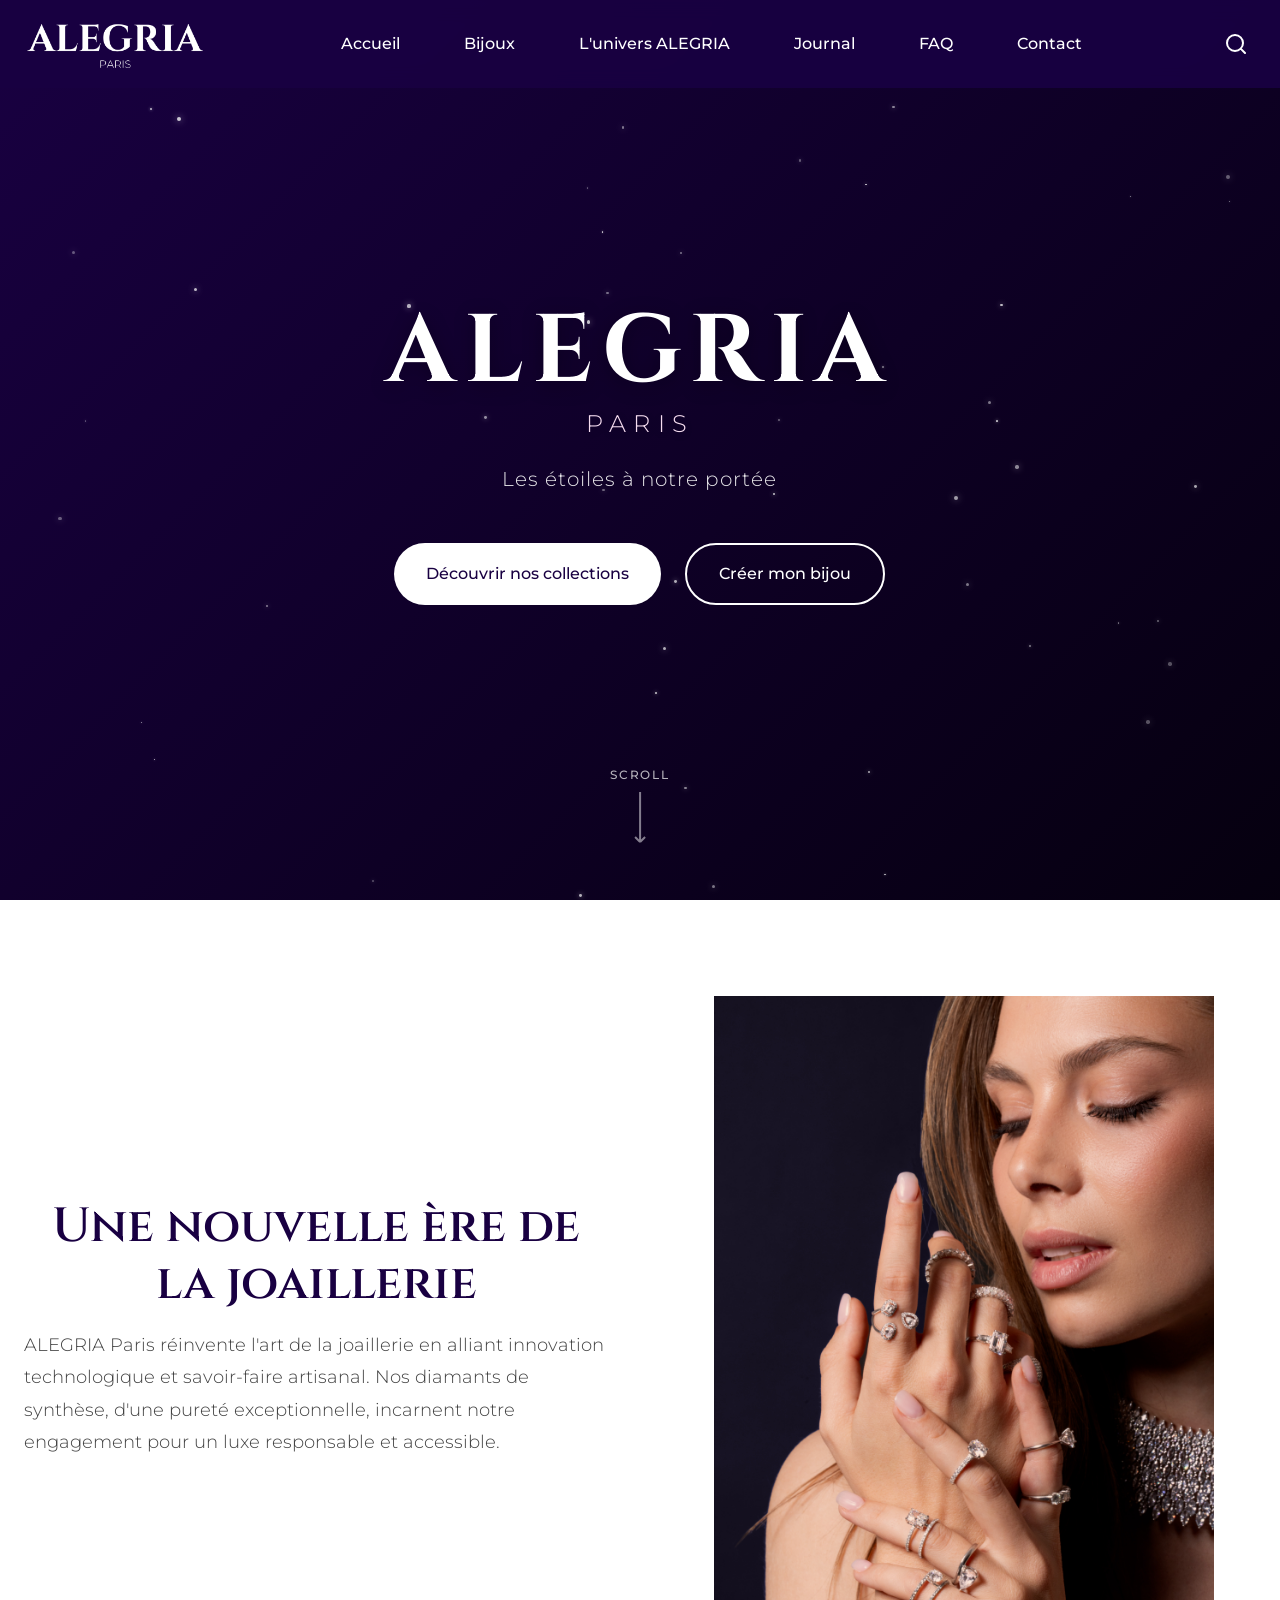
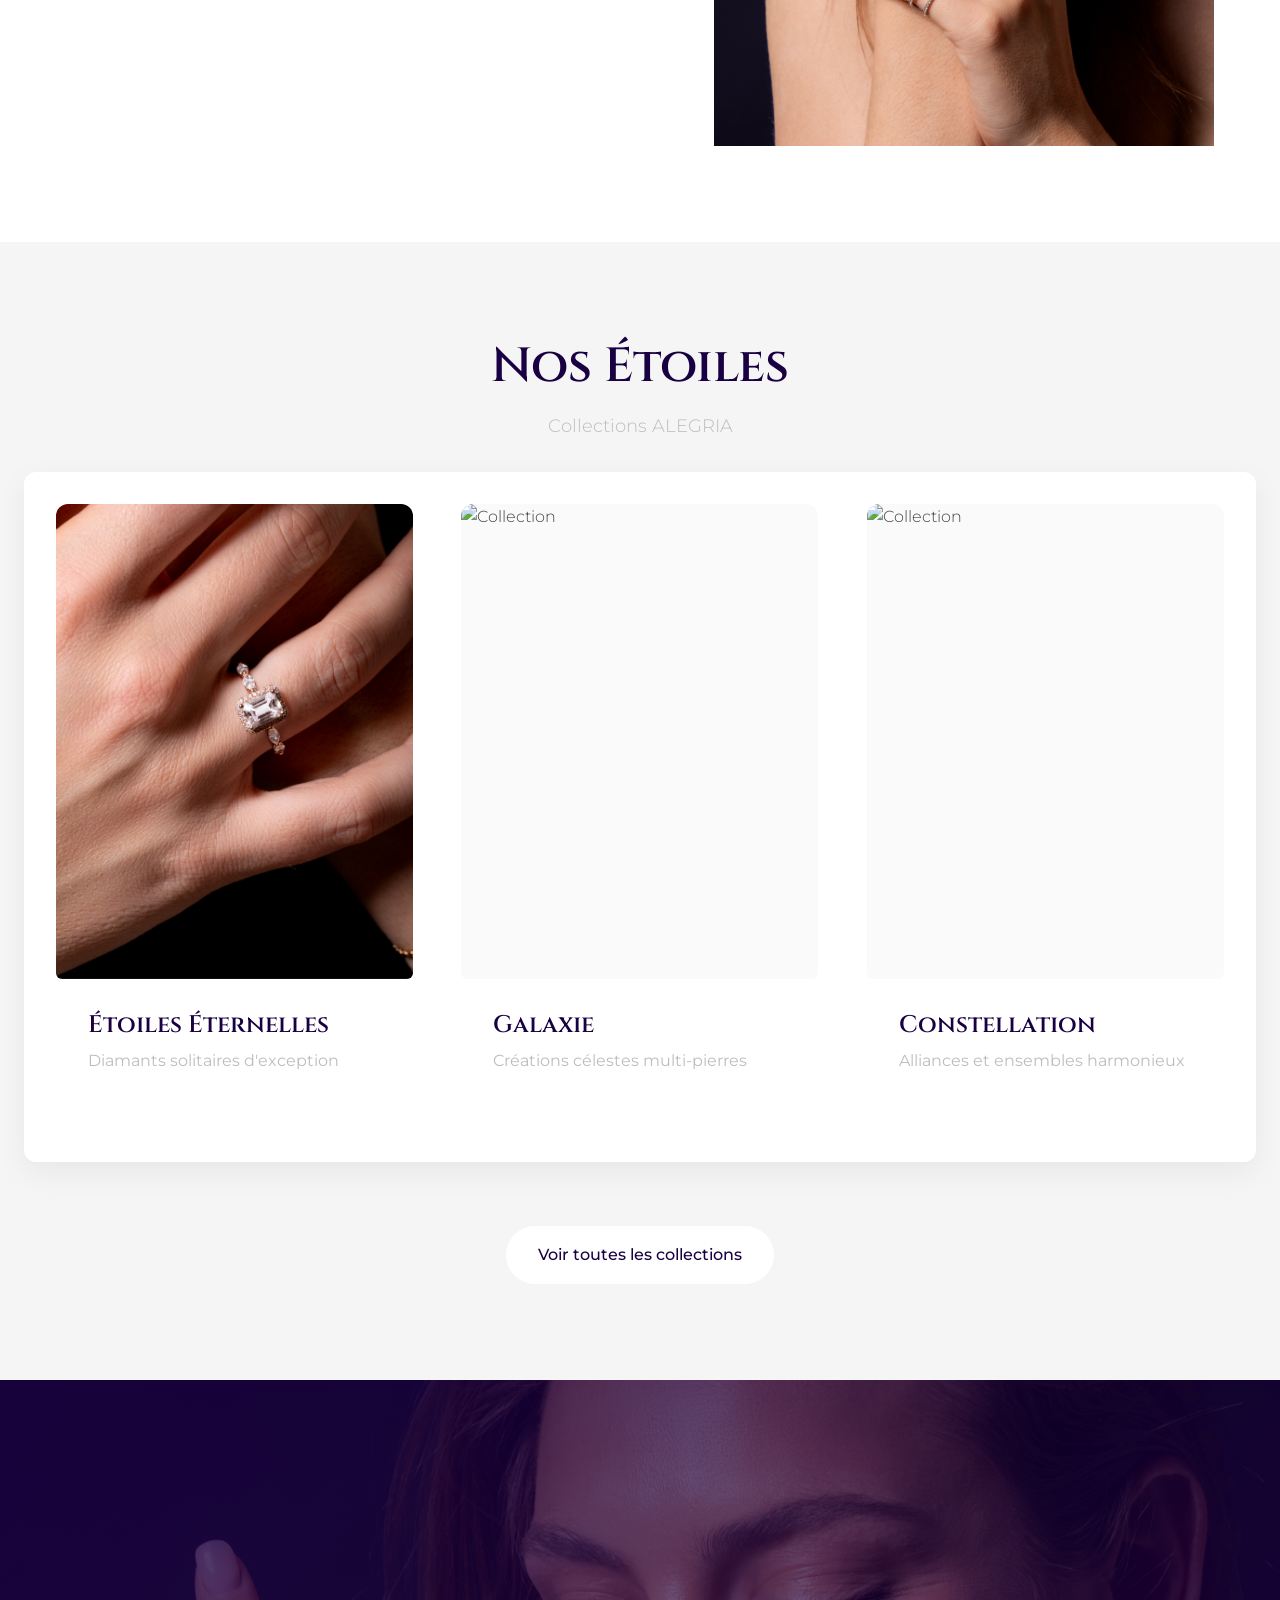
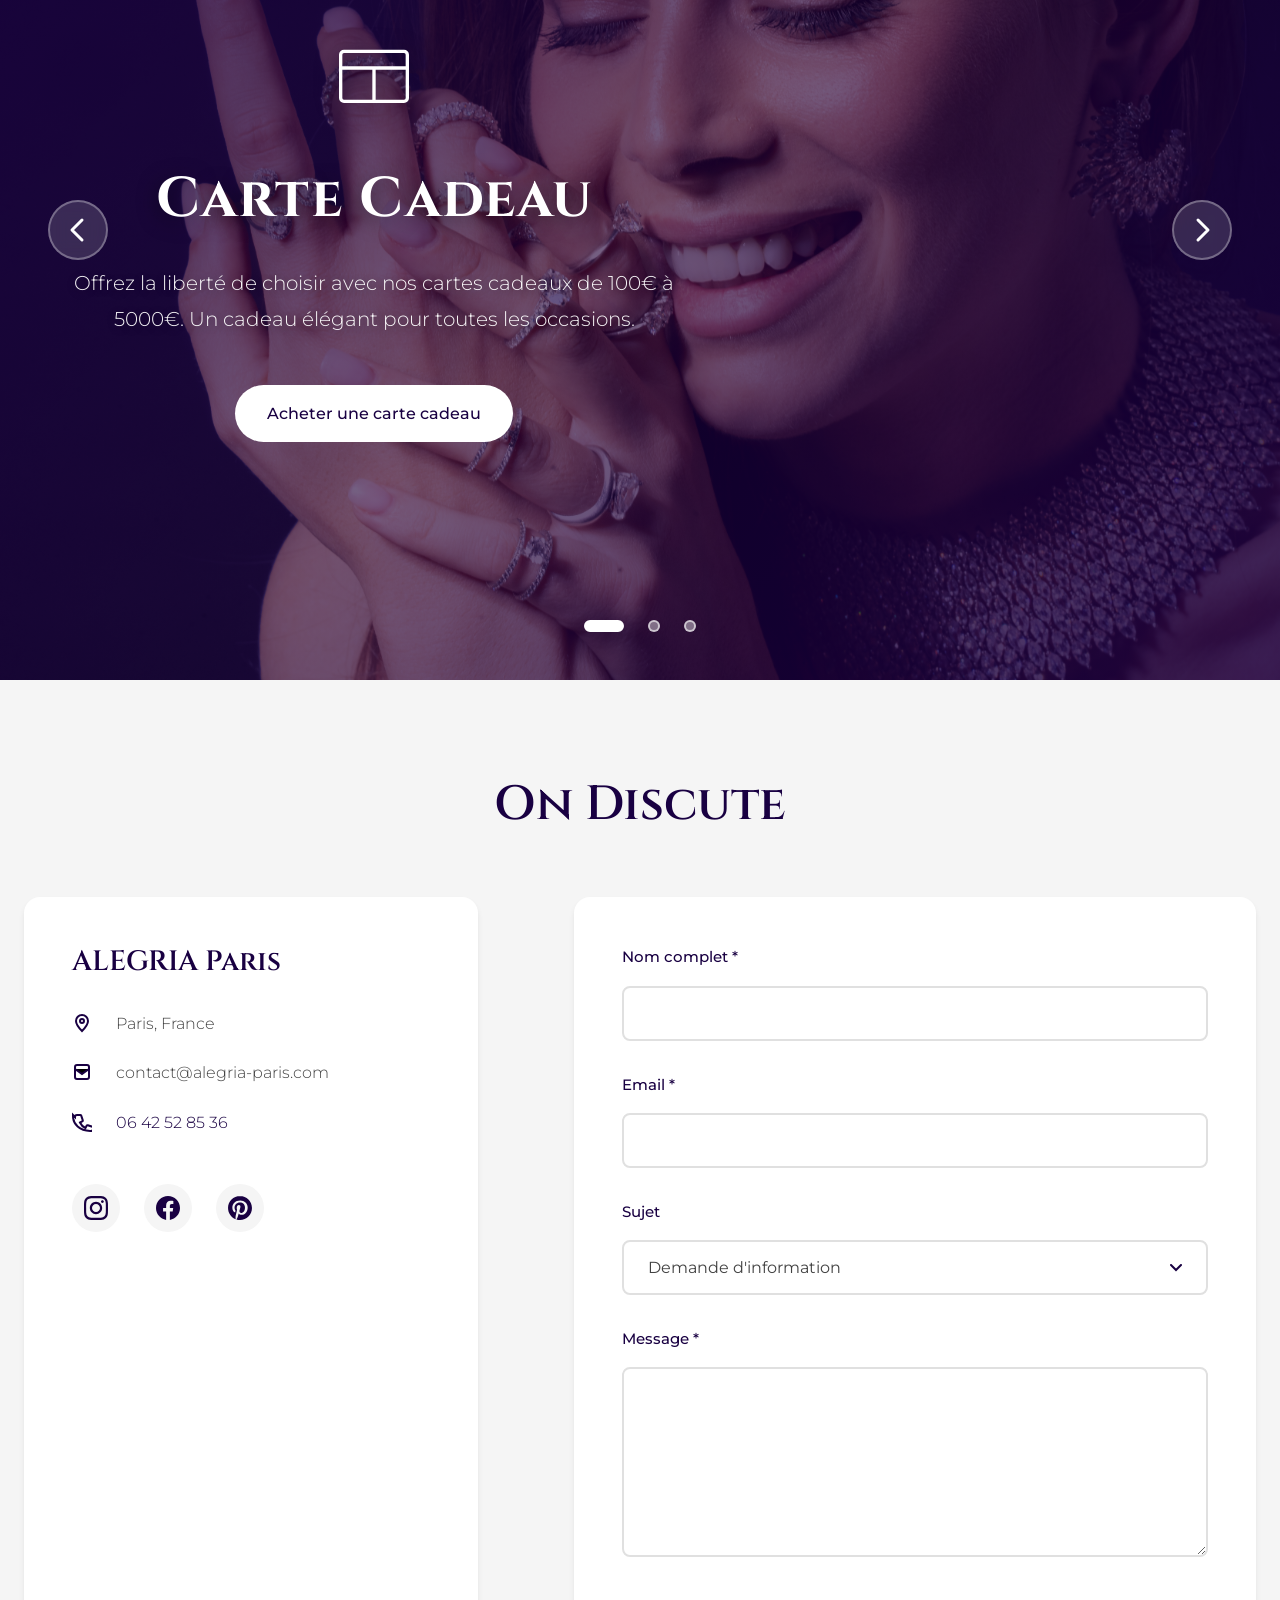
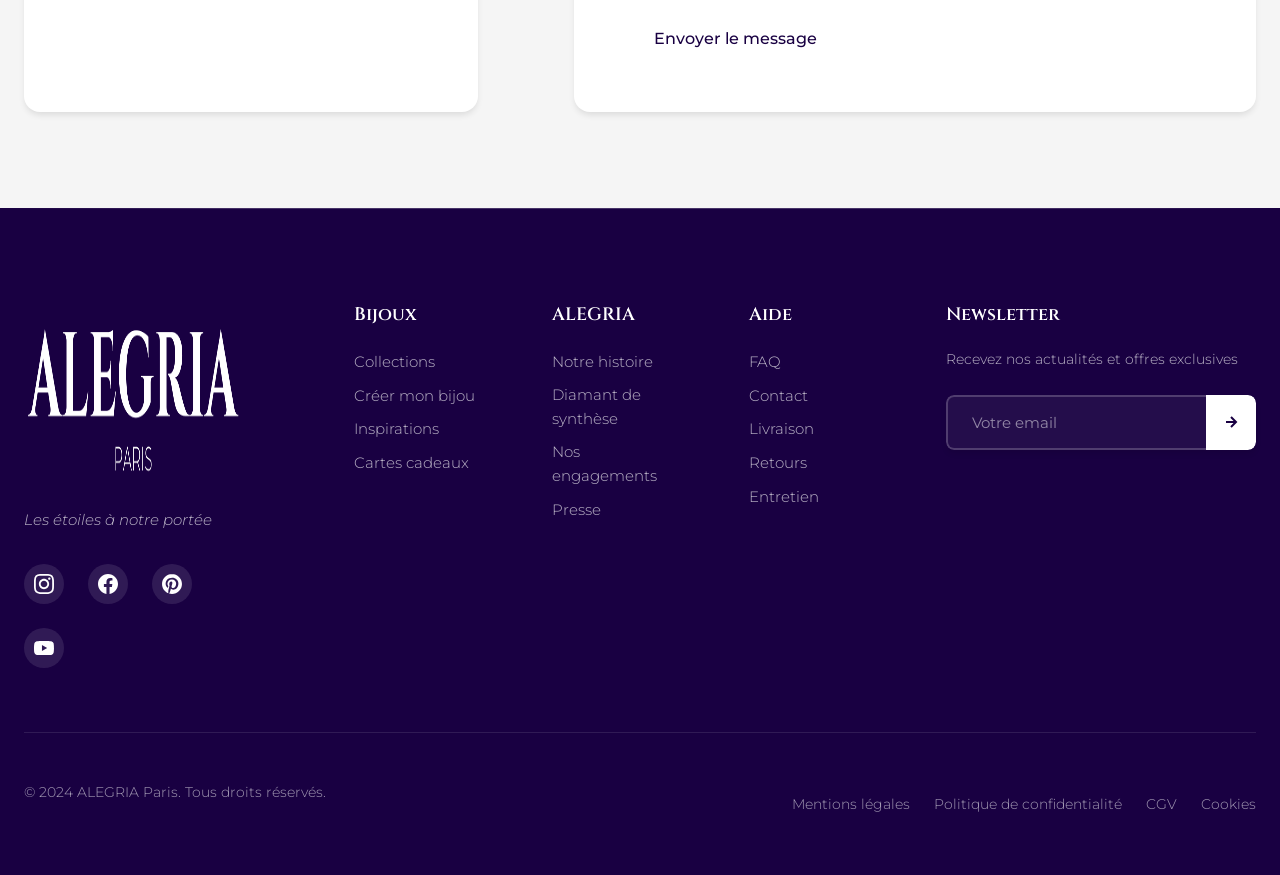
==== commit 2dc17c40: "[+] menu déroulant" ====
--- a/index.html
+++ b/index.html
@@ -116,7 +116,7 @@
                     <div class="collection-card__image">
                         <img src="assets/images/wetransfer_retouche-photo_2025-08-04_0915/image00005.jpeg" alt="Collection" loading="lazy">
                         <div class="collection-card__overlay">
-                            <a href="collections.html?collection=etoiles-eternelles" class="btn btn--light">Découvrir</a>
+                            <a href="pages/collections.html?collection=etoiles-eternelles" class="btn btn--light">Découvrir</a>
                         </div>
                     </div>
                     <div class="collection-card__content">
@@ -130,7 +130,7 @@
                     <div class="collection-card__image">
                         <img src="assets/images/wetransfer_retouche-photo_2025-08-04_0915/image00003.jpeg" alt="Collection" loading="lazy">
                         <div class="collection-card__overlay">
-                            <a href="collections.html?collection=galaxie" class="btn btn--light">Découvrir</a>
+                            <a href="pages/collections.html?collection=galaxie" class="btn btn--light">Découvrir</a>
                         </div>
                     </div>
                     <div class="collection-card__content">
@@ -144,7 +144,7 @@
                     <div class="collection-card__image">
                         <img src="assets/images/wetransfer_retouche-photo_2025-08-04_0915/image00001.jpeg" alt="Collection" loading="lazy">
                         <div class="collection-card__overlay">
-                            <a href="collections.html?collection=constellation" class="btn btn--light">Découvrir</a>
+                            <a href="pages/collections.html?collection=constellation" class="btn btn--light">Découvrir</a>
                         </div>
                     </div>
                     <div class="collection-card__content">
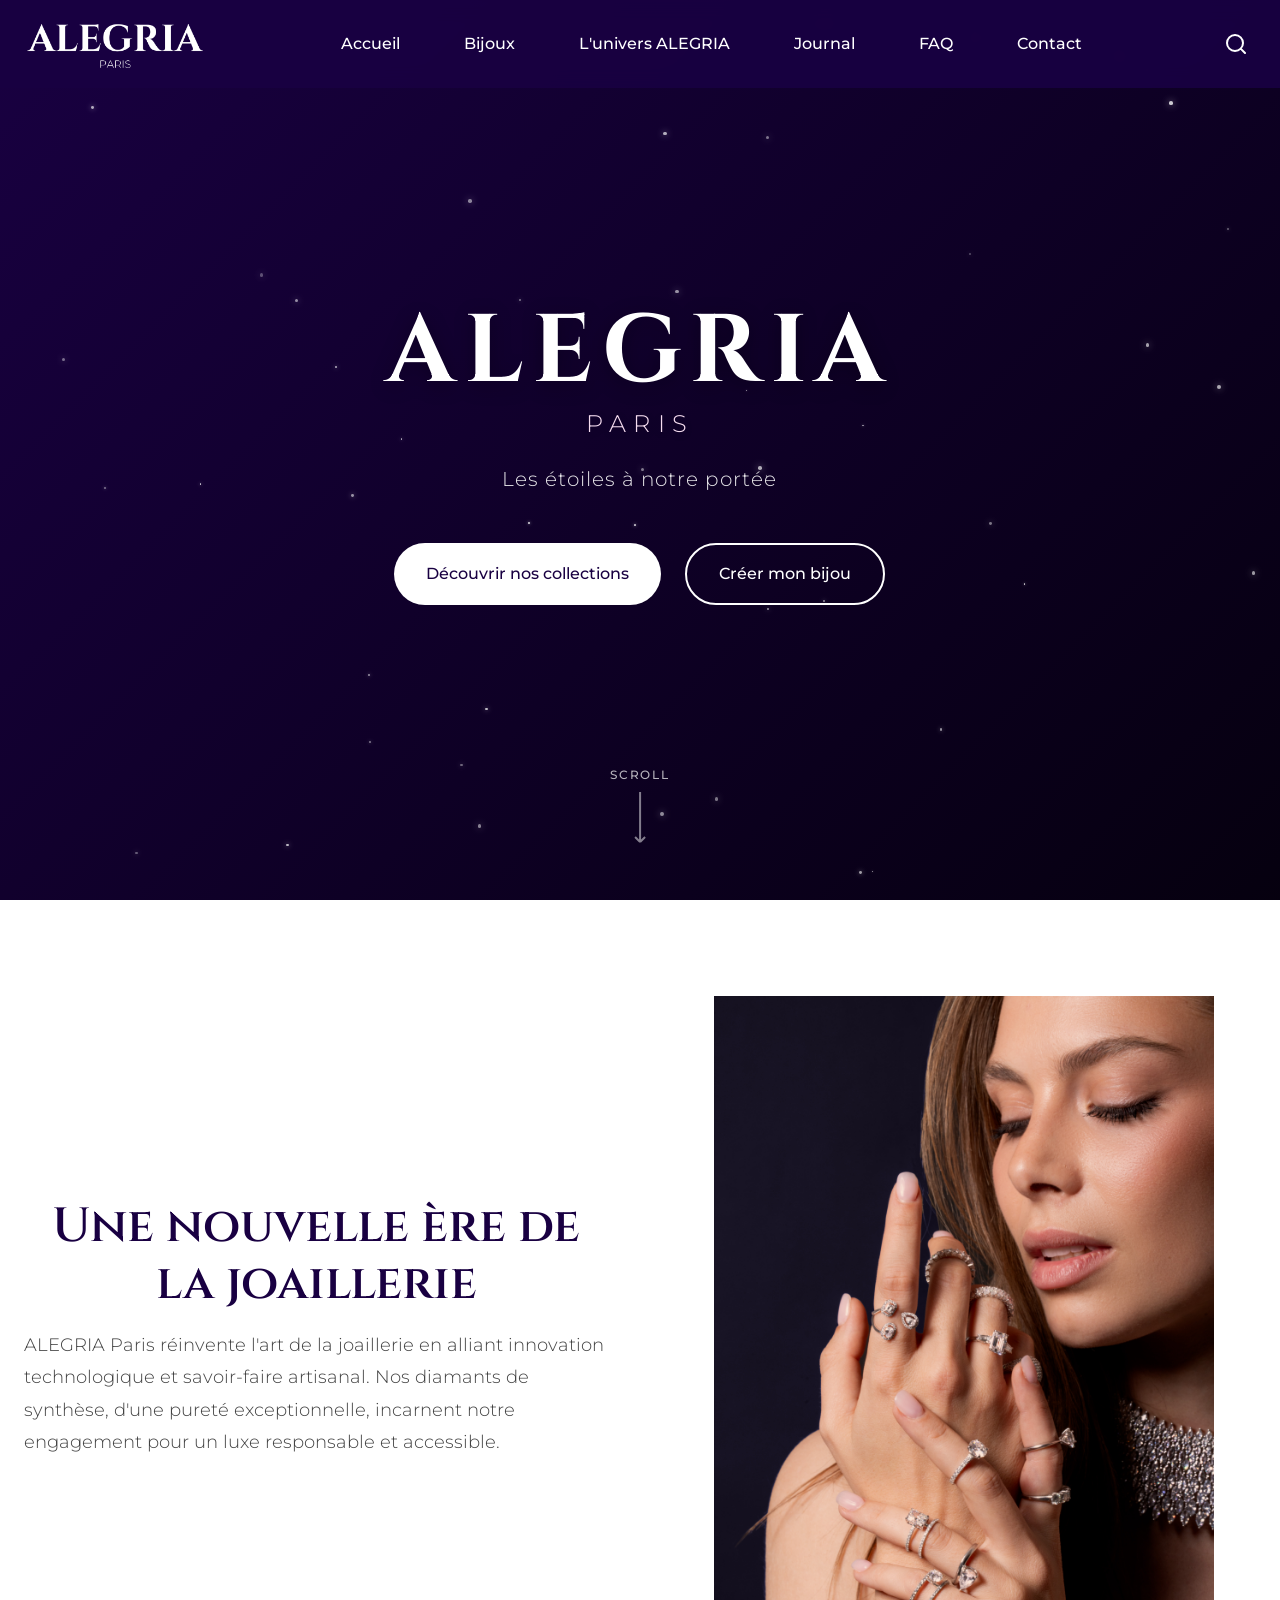
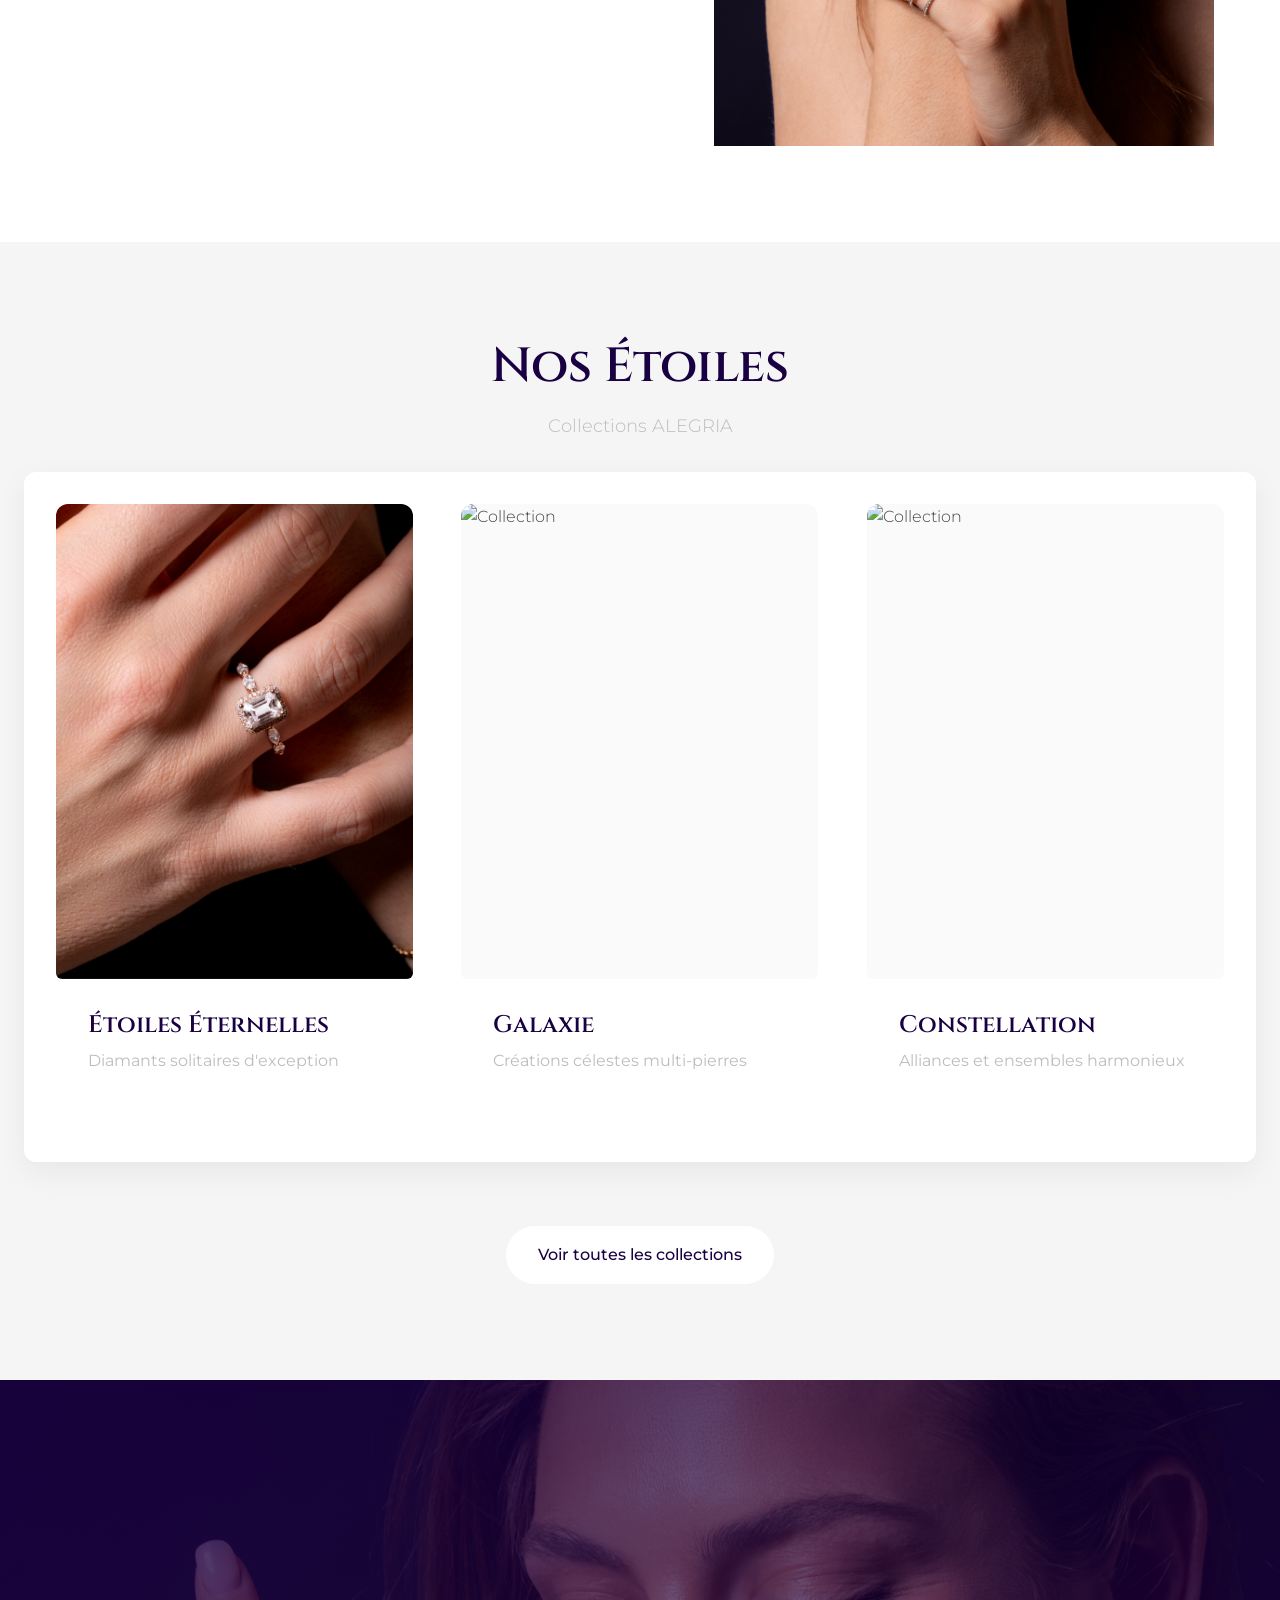
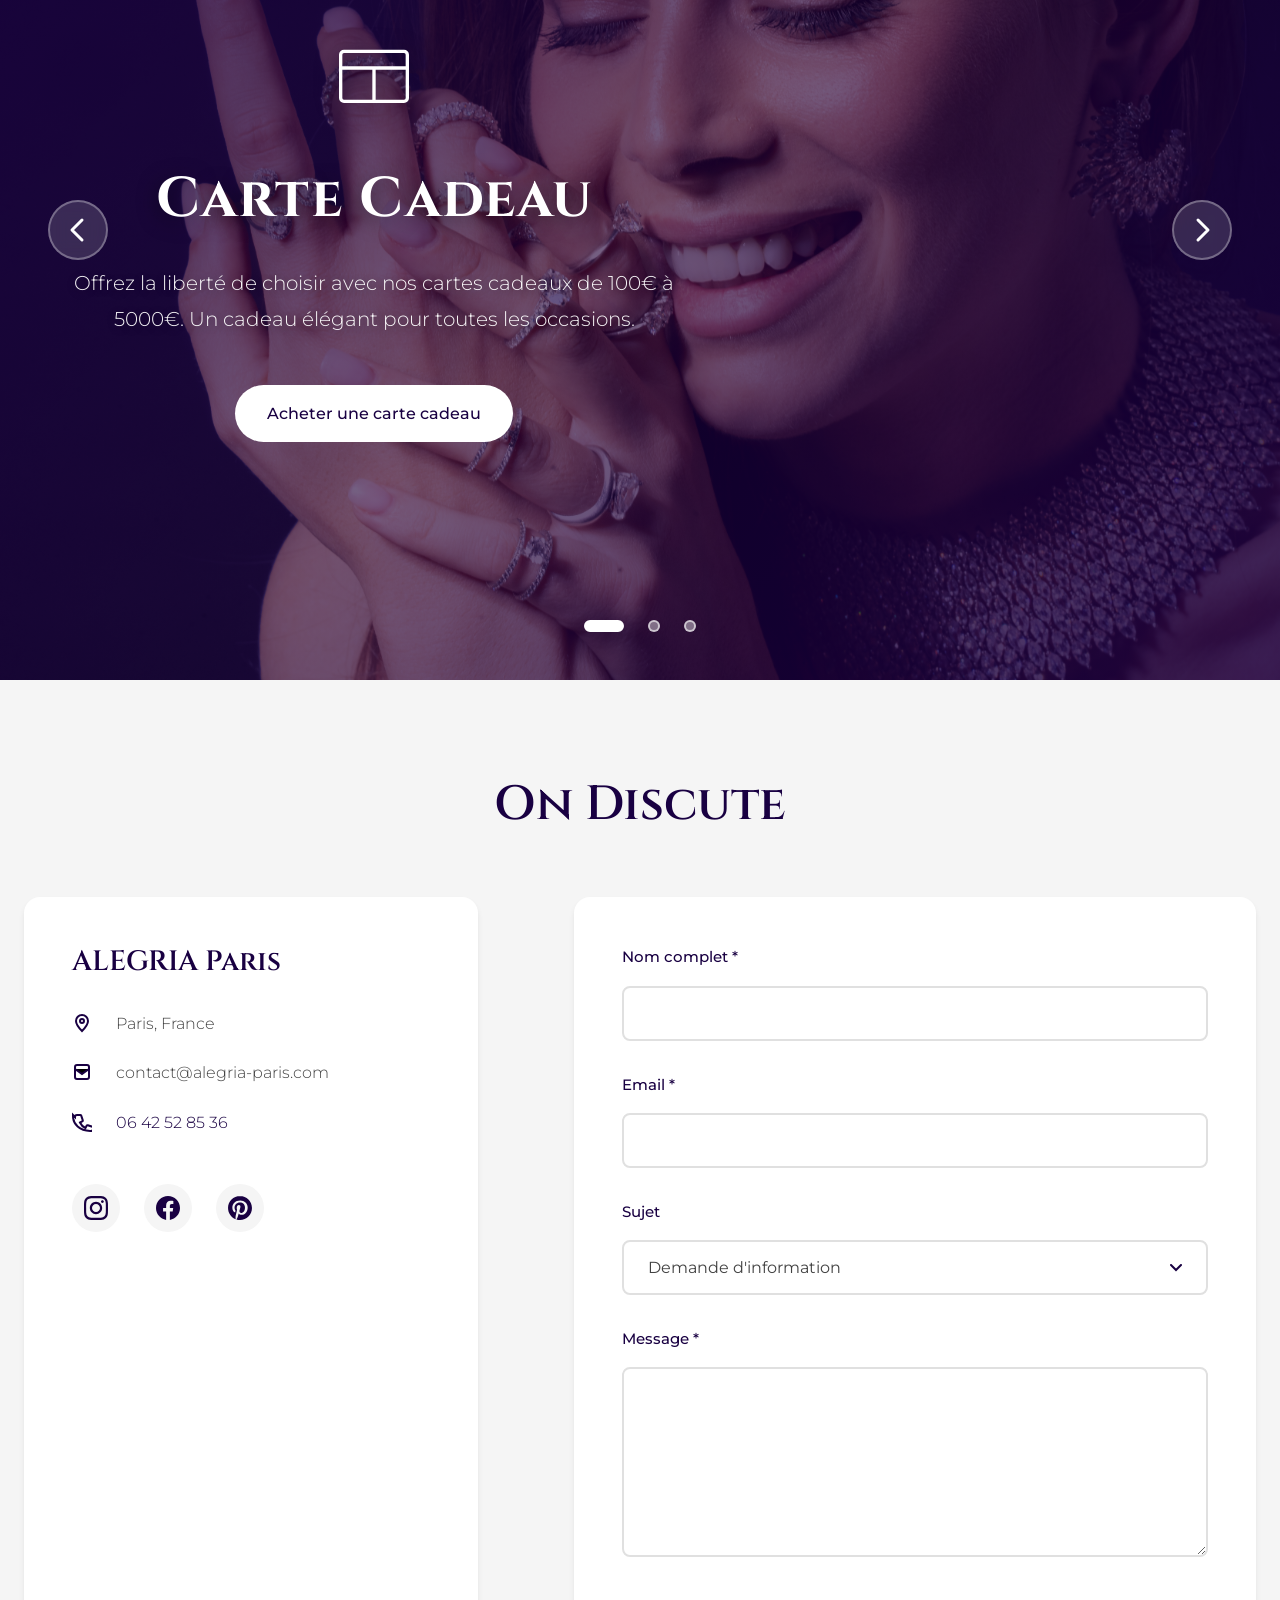
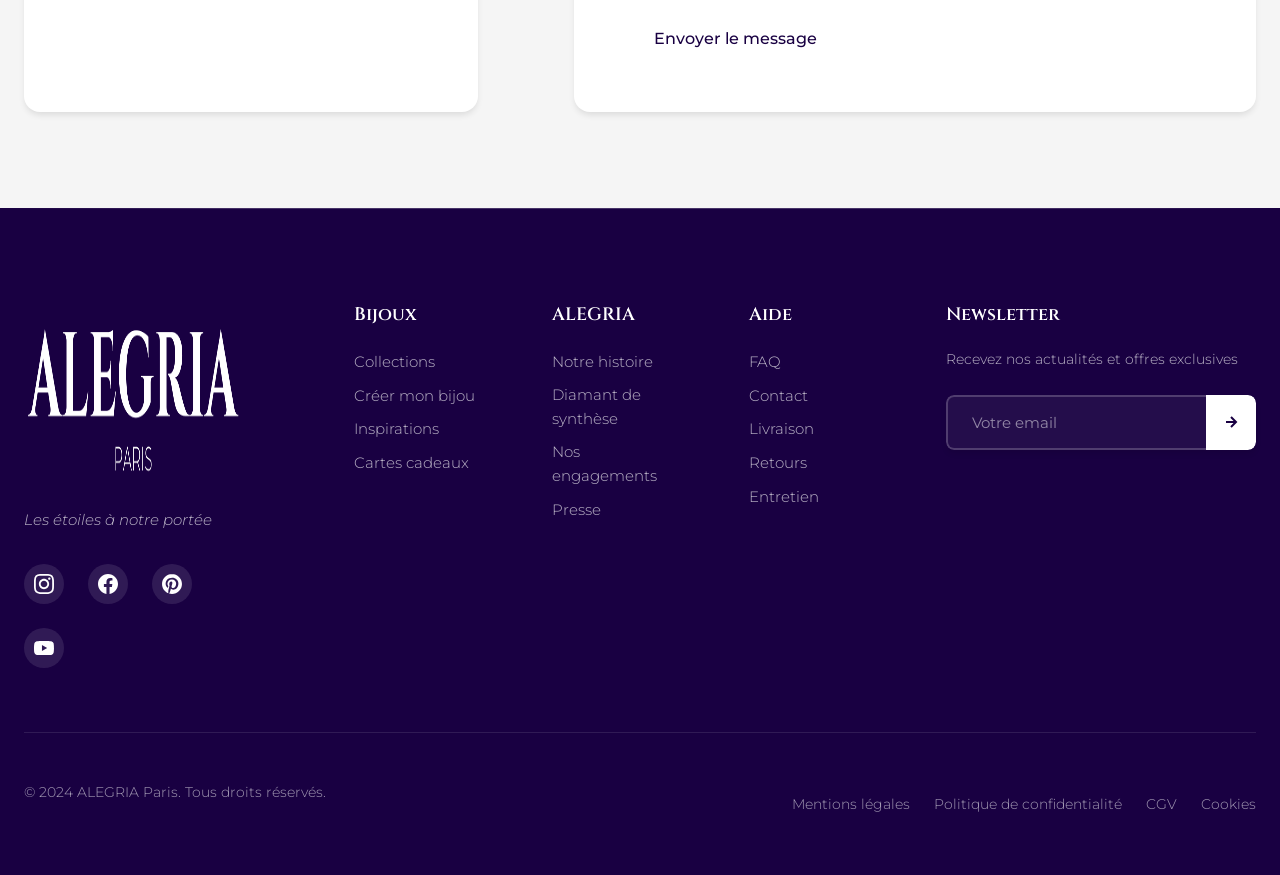
==== commit 002e3dc3: "[+] ajout de la page univers en entier" ====
--- a/index.html
+++ b/index.html
@@ -27,18 +27,18 @@
             </button>
 
             <ul class="navbar__menu">
-                <li><a href="#accueil">Accueil</a></li>
+                <li><a href="index.html">Accueil</a></li>
                 <li class="dropdown">
-                    <a href="#bijoux">Bijoux</a>
+                    <a href="collections.html">Bijoux</a>
                     <ul class="dropdown__menu">
-                        <li><a href="#collections">Collections ALEGRIA</a></li>
+                        <li><a href="collections.html">Collections ALEGRIA</a></li>
                         <li><a href="pages/create.html">Créé ton bijou</a></li>
                         <li><a href="#inspirations">Vos créations</a></li>
                         <li><a href="#offrir">Offrir</a></li>
                     </ul>
                 </li>
                 <li class="dropdown">
-                    <a href="#univers">L'univers ALEGRIA</a>
+                    <a href="pages/univers.html">L'univers ALEGRIA</a>
                     <ul class="dropdown__menu">
                         <li><a href="#histoire">Notre histoire</a></li>
                         <li><a href="#diamant">Le diamant de synthèse</a></li>
@@ -116,7 +116,7 @@
                     <div class="collection-card__image">
                         <img src="assets/images/wetransfer_retouche-photo_2025-08-04_0915/image00005.jpeg" alt="Collection" loading="lazy">
                         <div class="collection-card__overlay">
-                            <a href="pages/collections.html?collection=etoiles-eternelles" class="btn btn--light">Découvrir</a>
+                            <a href="collections.html?collection=etoiles-eternelles" class="btn btn--light">Découvrir</a>
                         </div>
                     </div>
                     <div class="collection-card__content">
@@ -130,7 +130,7 @@
                     <div class="collection-card__image">
                         <img src="assets/images/wetransfer_retouche-photo_2025-08-04_0915/image00003.jpeg" alt="Collection" loading="lazy">
                         <div class="collection-card__overlay">
-                            <a href="pages/collections.html?collection=galaxie" class="btn btn--light">Découvrir</a>
+                            <a href="collections.html?collection=galaxie" class="btn btn--light">Découvrir</a>
                         </div>
                     </div>
                     <div class="collection-card__content">
@@ -144,7 +144,7 @@
                     <div class="collection-card__image">
                         <img src="assets/images/wetransfer_retouche-photo_2025-08-04_0915/image00001.jpeg" alt="Collection" loading="lazy">
                         <div class="collection-card__overlay">
-                            <a href="pages/collections.html?collection=constellation" class="btn btn--light">Découvrir</a>
+                            <a href="collections.html?collection=constellation" class="btn btn--light">Découvrir</a>
                         </div>
                     </div>
                     <div class="collection-card__content">
